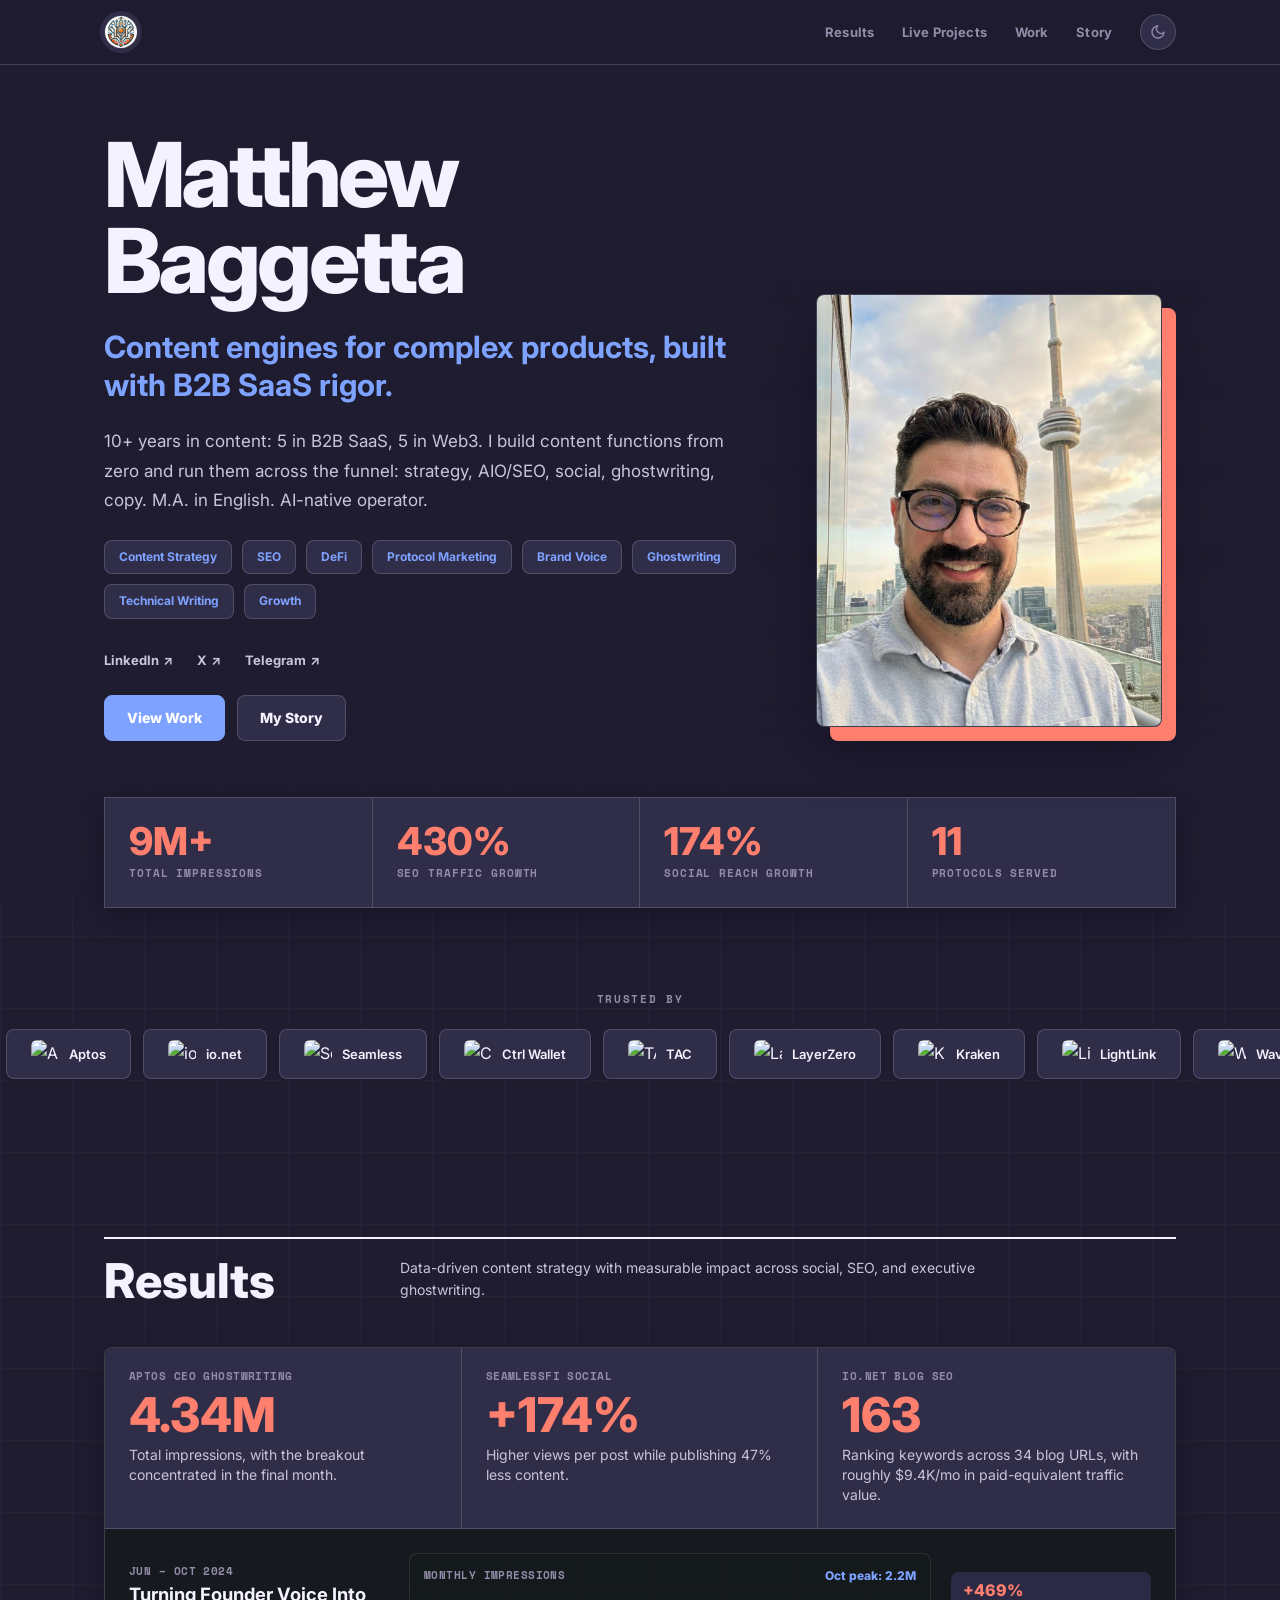
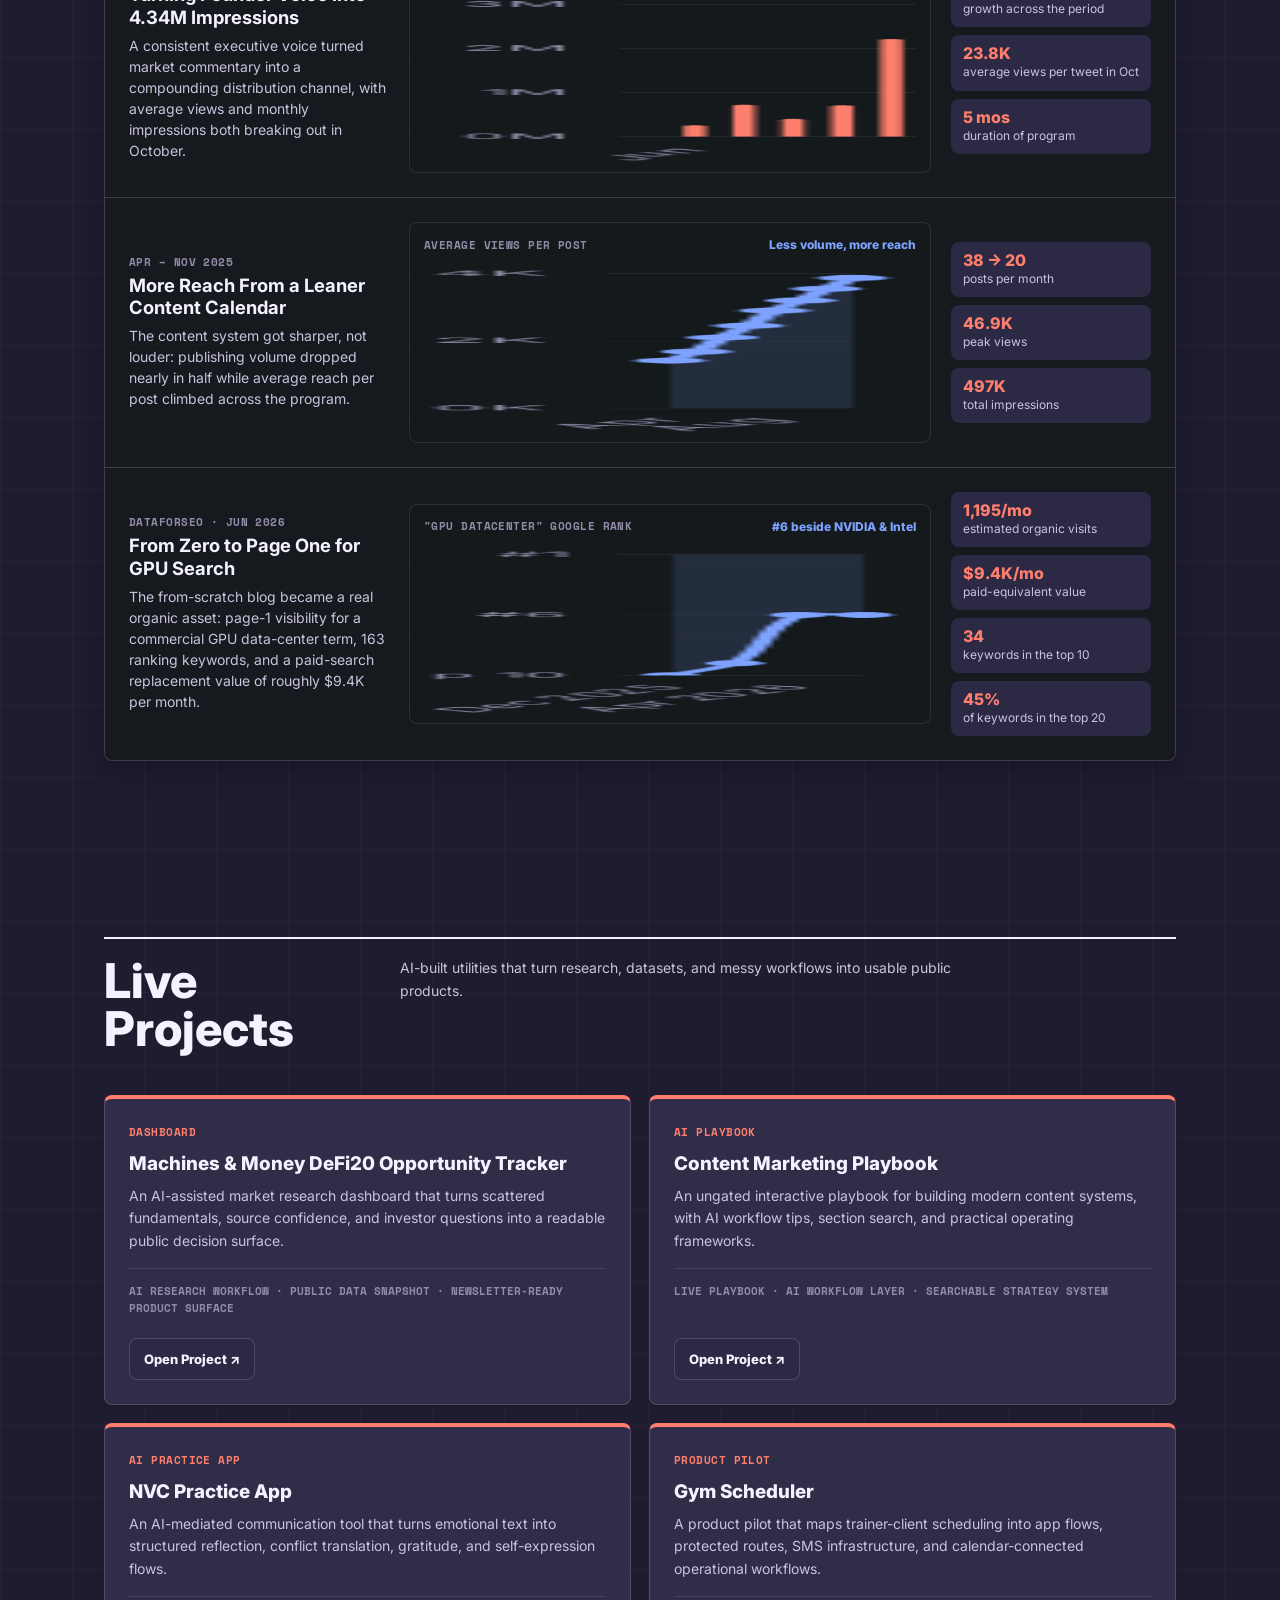
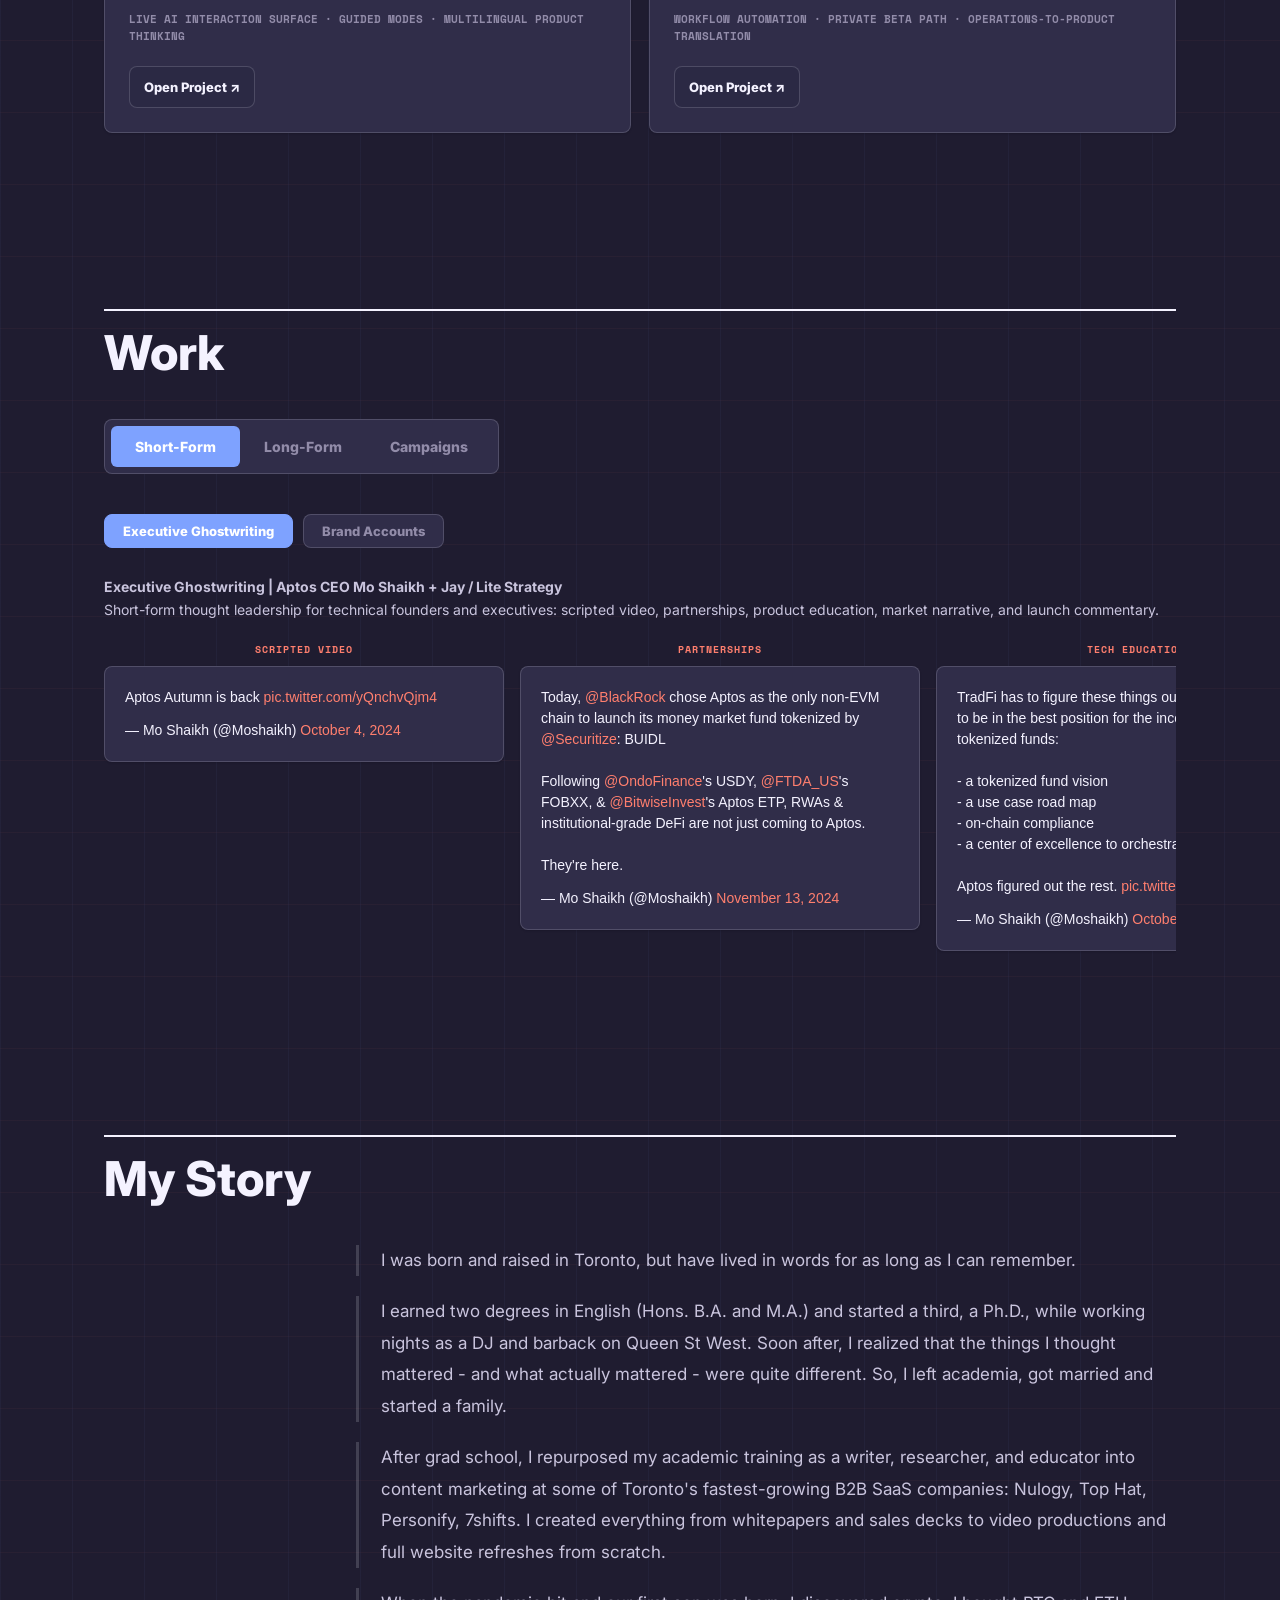
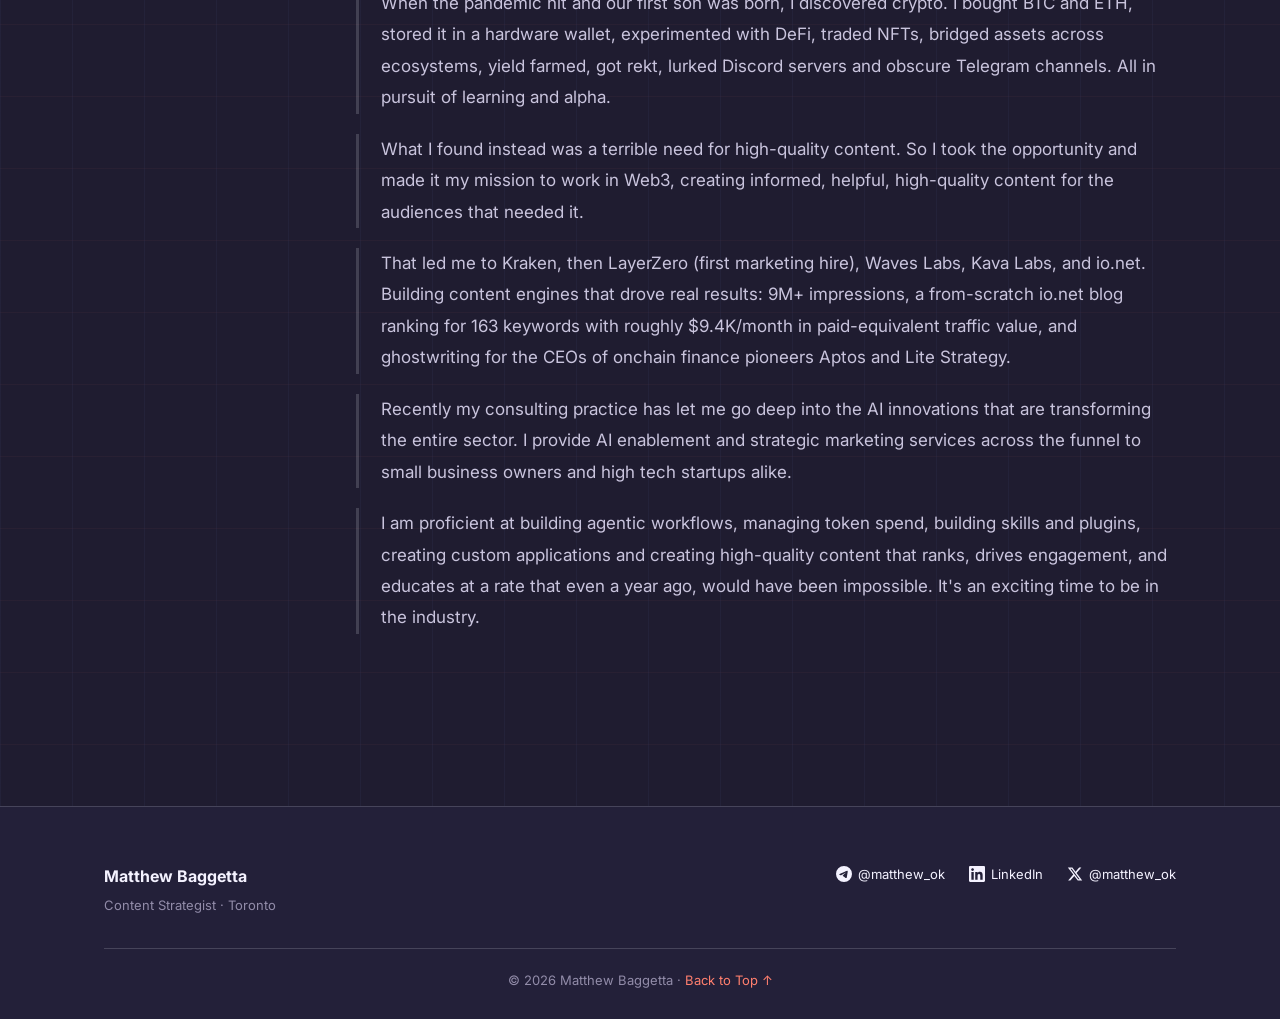
==== index.html @ ccea7e7d "Update site color palette" ====
<!DOCTYPE html>
<html lang="en" data-theme="dark">
<head>
    <meta charset="UTF-8">
    <meta name="viewport" content="width=device-width, initial-scale=1.0">
    <title>Matthew Baggetta | Content Strategist &middot; Web3 &amp; B2B SaaS</title>
    <meta name="description" content="10+ years in content: 5 in B2B SaaS, 5 in Web3. I build content functions from zero and run them across the funnel: strategy, AIO/SEO, social, ghostwriting, copy. M.A. in English. AI-native operator.">
    <link rel="icon" type="image/png" sizes="32x32" href="icons/favicon-32x32.png?v=20260521">
    <link rel="shortcut icon" type="image/png" href="icons/favicon-32x32.png?v=20260521">
    <link rel="apple-touch-icon" sizes="180x180" href="icons/apple-touch-icon.png?v=20260521">
    <link rel="preconnect" href="https://fonts.googleapis.com">
    <link rel="preconnect" href="https://fonts.gstatic.com" crossorigin>
    <link href="https://fonts.googleapis.com/css2?family=Inter:wght@400;500;600;700;800&family=Space+Mono:wght@400;700&family=JetBrains+Mono:wght@400;700&display=swap" rel="stylesheet">
    <script src="assets/vendor/chart.umd.min.js"></script>
    <script>
        window.va = window.va || function () { (window.vaq = window.vaq || []).push(arguments); };
    </script>
    <script defer src="/_vercel/insights/script.js"></script>
    <style>
        * { margin: 0; padding: 0; box-sizing: border-box; }
        html { scroll-behavior: smooth; }

        body {
            font-family: 'Inter', -apple-system, BlinkMacSystemFont, 'Avenir Next', sans-serif;
            background-color: var(--bg-primary);
            color: var(--text-primary);
            line-height: 1.7;
            transition: background-color 0.3s ease, color 0.3s ease;
            -webkit-font-smoothing: antialiased;
            -moz-osx-font-smoothing: grayscale;
        }

        h1, h2, h3, h4 {
            font-family: 'Inter', -apple-system, BlinkMacSystemFont, 'Avenir Next', sans-serif;
            font-weight: 800;
            line-height: 1.2;
        }

        a { color: var(--text-primary); text-decoration: none; transition: var(--transition); }
        a:hover { color: var(--accent); }

        .container { max-width: 960px; margin: 0 auto; padding: 0 24px; }

        /* ---- Top Bar ---- */
        .top-bar {
            position: fixed; top: 0; left: 0; right: 0; z-index: 1000;
            border-bottom: 1px solid var(--border);
            backdrop-filter: blur(12px);
            -webkit-backdrop-filter: blur(12px);
            background: rgba(247, 248, 255, 0.88);
            transition: background 0.3s ease;
        }
        [data-theme="dark"] .top-bar {
            background: rgba(31, 28, 48, 0.88);
        }
        .top-bar-inner {
            max-width: 960px; margin: 0 auto; padding: 0 24px;
            display: flex; align-items: center; justify-content: space-between;
            height: 56px;
        }
        .top-bar .site-name {
            font-family: 'Inter', -apple-system, BlinkMacSystemFont, 'Avenir Next', sans-serif;
            font-weight: 700; font-size: 15px;
            color: var(--text-primary);
            letter-spacing: -0.02em;
            display: flex;
            align-items: center;
        }
        .top-bar .site-logo {
            width: 28px;
            height: 28px;
            display: block;
            border-radius: 50%;
            object-fit: cover;
        }
        .nav-links {
            display: flex; align-items: center; gap: 28px;
        }
        .nav-links a {
            font-size: 13px; font-weight: 500;
            color: var(--text-muted);
            position: relative; letter-spacing: 0.01em;
        }
        .nav-links a::after {
            content: ''; position: absolute; bottom: -4px; left: 0;
            width: 0; height: 1.5px; background-color: var(--accent);
            transition: var(--transition);
        }
        .nav-links a:hover { color: var(--text-primary); }
        .nav-links a:hover::after { width: 100%; }

        /* Theme Toggle */
        .theme-toggle {
            background: none; border: 1px solid var(--border); cursor: pointer;
            width: 36px; height: 36px; border-radius: 50%;
            display: flex; align-items: center; justify-content: center;
            color: var(--text-muted); transition: var(--transition);
        }
        .theme-toggle:hover { border-color: var(--accent); color: var(--accent); }
        .theme-toggle svg { width: 16px; height: 16px; }

        /* Mobile Menu */
        .hamburger {
            display: none; background: none; border: none; cursor: pointer;
            padding: 4px; color: var(--text-primary);
        }
        .hamburger svg { width: 24px; height: 24px; }
        .mobile-menu {
            display: none; position: fixed; top: 56px; left: 0; right: 0; bottom: 0;
            background: var(--bg-primary); z-index: 999;
            padding: 32px 24px; flex-direction: column; gap: 24px;
        }
        .mobile-menu.open { display: flex; }
        .mobile-menu a {
            font-size: 18px; font-weight: 500; color: var(--text-secondary);
            padding: 12px 0; border-bottom: 1px solid var(--border);
        }

        @media (max-width: 768px) {
            .nav-links { display: none; }
            .hamburger { display: block; }
        }

        /* ---- Header / Hero ---- */
        header {
            padding: 120px 0 40px;
        }
        .hero-grid {
            display: grid;
            grid-template-columns: 1fr 280px;
            gap: 48px;
            align-items: center;
            margin-bottom: 40px;
        }
        .hero-photo {
            display: flex;
            justify-content: flex-end;
        }
        .headshot {
            width: 100%;
            max-width: 280px;
            aspect-ratio: 4 / 5;
            border-radius: var(--radius-lg);
            object-fit: cover;
            object-position: center top;
            border: 3px solid var(--border);
            box-shadow: var(--shadow-lg);
        }
        header h1 {
            font-size: clamp(2.4rem, 6vw, 3.8rem);
            letter-spacing: -0.04em;
            margin-bottom: 16px;
            color: var(--text-primary);
        }
        header .subtitle {
            font-size: clamp(1.05rem, 2vw, 1.25rem);
            color: var(--text-secondary);
            margin-bottom: 20px;
            font-weight: 400;
            max-width: 520px;
        }
        header .bio {
            font-size: 15px;
            color: var(--text-secondary);
            margin-bottom: 24px;
            max-width: 520px;
            line-height: 1.7;
        }

        .about-tags { display: flex; flex-wrap: wrap; gap: 8px; margin-bottom: 28px; }
        .tag {
            font-size: 12px; padding: 6px 14px;
            background: var(--bg-secondary); border-radius: 20px;
            color: var(--text-secondary); font-weight: 500;
            border: 1px solid var(--border);
        }

        .social-links { display: flex; gap: 24px; flex-wrap: wrap; margin-bottom: 24px; }
        .social-links a {
            font-size: 13px; font-weight: 500;
            color: var(--text-muted);
            display: flex; align-items: center; gap: 4px;
        }
        .social-links a:hover { color: var(--accent); }
        .social-links a .arrow { transition: transform 0.2s ease; }
        .social-links a:hover .arrow { transform: translate(2px, -2px); }

        .cta-links { display: flex; gap: 12px; flex-wrap: wrap; }
        .cta-links a {
            font-size: 14px; padding: 10px 22px;
            border-radius: var(--radius-sm);
            font-weight: 500; transition: var(--transition);
        }
        .cta-links a.primary {
            background: var(--accent); color: #fff; border: 1px solid var(--accent);
        }
        .cta-links a.primary:hover {
            background: var(--accent-hover); border-color: var(--accent-hover);
            box-shadow: 0 4px 12px var(--accent-glow);
        }
        .cta-links a.secondary {
            background: transparent; color: var(--text-primary);
            border: 1px solid var(--border);
        }
        .cta-links a.secondary:hover {
            border-color: var(--accent); color: var(--accent);
        }

        /* Stats Bar */
        .stats-bar {
            display: flex; gap: 40px; flex-wrap: wrap;
            padding: 28px 0; border-top: 1px solid var(--border); border-bottom: 1px solid var(--border);
        }
        .stat-block .number {
            font-family: 'Inter', -apple-system, BlinkMacSystemFont, 'Avenir Next', sans-serif;
            font-size: 2.4rem; font-weight: 800;
            color: var(--accent); line-height: 1;
        }
        .stat-block .label {
            font-size: 11px; color: var(--text-muted); margin-top: 4px;
            text-transform: uppercase; letter-spacing: 0.08em; font-weight: 500;
        }

        /* ---- Sections ---- */
        section {
            padding: 72px 0;
            transition: opacity 0.6s ease, transform 0.6s ease;
        }
        section.visible { opacity: 1; transform: translateY(0); }

        .section-header {
            margin-bottom: 40px;
        }
        .section-header h2 {
            font-size: clamp(1.4rem, 3vw, 1.8rem);
            margin-bottom: 8px;
        }
        .section-header .section-desc {
            font-size: 14px; color: var(--text-muted);
            max-width: 600px; line-height: 1.6;
        }

        /* ---- Marquee ---- */
        .marquee-section { padding: 20px 0 48px; overflow: hidden; }
        .marquee-label {
            font-size: 11px; text-transform: uppercase; letter-spacing: 0.15em;
            color: var(--text-muted); text-align: center; margin-bottom: 20px;
            font-weight: 600;
        }
        .marquee-track {
            display: flex; width: max-content;
            animation: marquee 50s linear infinite;
        }
        .marquee-track:hover { animation-play-state: paused; }
        @keyframes marquee {
            0% { transform: translateX(0); }
            100% { transform: translateX(-50%); }
        }
        .marquee-item {
            display: flex; align-items: center; gap: 10px;
            padding: 10px 24px; margin: 0 6px;
            background: var(--bg-card); border-radius: 40px;
            border: 1px solid var(--border); white-space: nowrap;
            transition: var(--transition);
        }
        .marquee-item:hover { border-color: var(--accent); box-shadow: 0 2px 12px var(--accent-glow); }
        .marquee-item img {
            height: 28px; width: 28px; object-fit: contain; border-radius: 6px;
        }
        .marquee-item span {
            font-size: 13px; font-weight: 600; color: var(--text-primary);
        }

        /* ---- Results Dashboard ---- */
        .results-shell {
            border: 1px solid var(--border);
            background: color-mix(in srgb, var(--bg-card) 82%, transparent);
            box-shadow: var(--shadow-md);
            border-radius: var(--radius-lg);
            overflow: hidden;
        }
        [data-theme="dark"] .results-shell {
            background: rgba(21, 26, 29, 0.82);
        }
        .results-snapshot {
            display: grid;
            grid-template-columns: repeat(3, 1fr);
            border-bottom: 1px solid var(--border);
            background: var(--bg-card);
        }
        .snapshot-metric {
            padding: 22px 24px;
            border-right: 1px solid var(--border);
        }
        .snapshot-metric:last-child { border-right: 0; }
        .snapshot-metric .number,
        .receipt strong {
            font-family: 'Inter', -apple-system, BlinkMacSystemFont, 'Avenir Next', sans-serif;
            color: var(--warm-accent);
            line-height: 1;
            font-weight: 800;
        }
        .snapshot-metric .number {
            font-size: clamp(2rem, 4vw, 3rem);
            margin: 8px 0 6px;
        }
        .snapshot-metric p {
            margin: 0;
            color: var(--text-secondary);
            line-height: 1.45;
            font-size: 14px;
        }
        .result-row {
            display: grid;
            grid-template-columns: 260px minmax(340px, 1fr) 200px;
            gap: 20px;
            align-items: center;
            padding: 24px;
            border-bottom: 1px solid var(--border);
        }
        .result-row:last-child { border-bottom: 0; }
        .result-title {
            font-family: 'Inter', -apple-system, BlinkMacSystemFont, 'Avenir Next', sans-serif;
            font-size: 1.15rem;
            font-weight: 700;
            color: var(--text-primary);
            margin: 5px 0 7px;
        }
        .result-insight {
            margin: 0;
            color: var(--text-secondary);
            line-height: 1.5;
            font-size: 14px;
        }
        .result-eyebrow,
        .chart-label,
        .mini-stat .label {
            font-family: 'Space Mono', monospace;
            font-size: 11px;
            line-height: 1.2;
            color: var(--text-muted);
            text-transform: uppercase;
            font-weight: 800;
            letter-spacing: 0.04em;
        }
        .chart-panel {
            background: color-mix(in srgb, var(--bg-card) 70%, transparent);
            border: 1px solid var(--border-subtle);
            border-radius: var(--radius-md);
            padding: 12px 14px 8px;
            min-width: 0;
        }
        [data-theme="dark"] .chart-panel {
            background: rgba(21, 26, 29, 0.7);
        }
        .chart-head {
            display: flex;
            justify-content: space-between;
            gap: 16px;
            align-items: center;
            margin-bottom: 8px;
        }
        .chart-note {
            font-size: 12px;
            color: var(--accent);
            font-weight: 800;
            text-align: right;
        }
        .result-row canvas {
            width: 100% !important;
            height: 170px !important;
        }
        .receipts {
            display: grid;
            grid-template-columns: 1fr;
            gap: 8px;
        }
        .receipt {
            background: var(--bg-secondary);
            border-radius: var(--radius-sm);
            padding: 10px 12px;
        }
        .receipt strong {
            display: block;
            font-size: 16px;
        }
        .receipt span {
            display: block;
            color: var(--text-secondary);
            font-size: 12px;
            margin-top: 3px;
            line-height: 1.35;
        }

        /* ---- Work Cards ---- */
        .work-grid {
            display: grid; grid-template-columns: repeat(auto-fit, minmax(280px, 1fr));
            gap: 16px; margin-top: 20px;
        }
        .work-card {
            background: var(--bg-card); padding: 24px; border-radius: var(--radius-md);
            transition: var(--transition); border: 1px solid var(--border);
            display: block; box-shadow: var(--shadow-sm);
        }
        a.work-card { text-decoration: none; color: inherit; cursor: pointer; }
        .work-card:hover {
            transform: translateY(-3px);
            box-shadow: var(--shadow-lg);
            border-color: var(--accent);
        }
        .work-card .badge {
            display: inline-block; font-size: 11px; font-weight: 600;
            text-transform: uppercase; color: var(--accent);
            margin-bottom: 8px; letter-spacing: 0.04em;
        }
        .work-card h3 { font-size: 0.95rem; margin-bottom: 8px; }
        .work-card p { font-size: 13px; color: var(--text-secondary); line-height: 1.6; }

        /* ---- Live Projects ---- */
        .projects-grid {
            display: grid;
            grid-template-columns: repeat(2, minmax(0, 1fr));
            gap: 18px;
        }
        .project-card {
            background: var(--bg-card);
            border: 1px solid var(--border);
            border-top: 4px solid var(--warm-accent);
            border-radius: var(--radius-md);
            padding: 24px;
            box-shadow: var(--shadow-sm);
            display: flex;
            flex-direction: column;
            min-height: 260px;
            transition: var(--transition);
        }
        .project-card:hover {
            transform: translateY(-2px);
            border-color: var(--accent);
            box-shadow: 8px 8px 0 var(--warm-soft), var(--shadow-md);
        }
        .project-card .badge {
            font-family: 'Space Mono', monospace;
            font-size: 11px;
            font-weight: 700;
            text-transform: uppercase;
            letter-spacing: 0.04em;
            color: var(--warm-accent);
            margin-bottom: 10px;
        }
        .project-card h3 {
            font-size: 1.18rem;
            line-height: 1.22;
            margin-bottom: 10px;
        }
        .project-card p {
            font-size: 14px;
            color: var(--text-secondary);
            line-height: 1.6;
        }
        .project-proof {
            margin-top: 16px;
            padding-top: 14px;
            border-top: 1px solid var(--border-subtle);
            font-family: 'Space Mono', monospace;
            font-size: 11px;
            color: var(--text-muted);
            text-transform: uppercase;
            font-weight: 700;
            line-height: 1.5;
        }
        .project-actions {
            display: flex;
            gap: 10px;
            flex-wrap: wrap;
            margin-top: auto;
            padding-top: 22px;
        }
        .project-link {
            display: inline-flex;
            align-items: center;
            min-height: 40px;
            padding: 9px 14px;
            border-radius: var(--radius-sm);
            border: 1px solid var(--border);
            background: var(--bg-secondary);
            color: var(--text-primary);
            font-size: 13px;
            font-weight: 800;
        }
        .project-link:hover {
            border-color: var(--accent);
            color: var(--accent);
            background: var(--accent-soft);
        }

        /* ---- Tweets ---- */
        .tweets-grid {
            display: grid; grid-template-columns: repeat(auto-fit, minmax(300px, 1fr));
            gap: 16px; margin-top: 20px;
        }
        .tweets-slider {
            display: flex; align-items: flex-start; gap: 16px; overflow-x: auto; scroll-snap-type: x mandatory;
            -webkit-overflow-scrolling: touch; padding-bottom: 8px; margin-top: 16px;
        }
        .tweets-slider::-webkit-scrollbar { height: 4px; }
        .tweets-slider::-webkit-scrollbar-thumb { background: var(--border); border-radius: 2px; }
        .tweets-slider .tweet-wrapper { flex: 0 0 min(85vw, 400px); scroll-snap-align: start; }
        .tweet-wrapper { display: flex; flex-direction: column; align-items: center; }
        .tweet-cat {
            font-family: 'Space Mono', monospace; font-size: 10px;
            text-transform: uppercase; letter-spacing: 1px;
            color: var(--accent); margin-bottom: 8px; font-weight: 600;
        }
        blockquote.twitter-tweet {
            border: 1px solid var(--border); border-radius: var(--radius-lg);
            padding: 20px; max-width: 550px; width: 100%; margin: 0;
            box-sizing: border-box;
            font-family: -apple-system, BlinkMacSystemFont, "Segoe UI", Roboto, sans-serif;
            font-size: 14px; line-height: 1.5; color: var(--text-primary);
            background: var(--bg-card);
        }
        blockquote.twitter-tweet p { margin: 0 0 12px; }
        blockquote.twitter-tweet a { color: var(--accent); text-decoration: none; }
        blockquote.twitter-tweet a:hover { text-decoration: underline; }

        /* ---- Tab Bar ---- */
        .tab-bar {
            display: flex; gap: 0; margin-bottom: 40px;
            border-bottom: 1px solid var(--border);
        }
        .tab-btn {
            background: none; border: none; cursor: pointer;
            padding: 12px 24px; font-family: 'Inter', sans-serif;
            font-size: 14px; color: var(--text-muted); font-weight: 500;
            border-bottom: 2px solid transparent; margin-bottom: -1px;
            transition: var(--transition);
        }
        .tab-btn:hover { color: var(--text-primary); }
        .tab-btn.active { color: var(--accent); border-bottom-color: var(--accent); }

        /* ---- Client Panels ---- */
        .work-sub { margin-top: 48px; }
        .work-sub h3 { font-size: 1.05rem; margin-bottom: 8px; color: var(--text-primary); }
        .work-sub .sub-desc {
            font-size: 14px; color: var(--text-muted); margin-bottom: 20px; line-height: 1.6;
        }

        .client-selector { display: flex; gap: 8px; flex-wrap: wrap; margin-bottom: 28px; }
        .client-pill {
            background: none; border: 1px solid var(--border); cursor: pointer;
            padding: 8px 18px; font-family: 'Inter', sans-serif;
            font-size: 13px; color: var(--text-muted); border-radius: 24px;
            transition: var(--transition); white-space: nowrap; font-weight: 500;
        }
        .client-pill:hover { border-color: var(--accent); color: var(--accent); }
        .client-pill.active {
            border-color: var(--accent); color: var(--accent);
            background: var(--accent-soft);
        }
        .client-panel { display: none; }
        .client-panel.active { display: block; }
        .hidden { display: none; }

        /* ---- Story ---- */
        .story-content { max-width: 640px; }
        .story-content p {
            font-size: 15px; color: var(--text-secondary);
            margin-bottom: 20px; line-height: 1.75;
        }

        /* ---- Footer ---- */
        footer {
            padding: 48px 0 24px;
            border-top: 1px solid var(--border);
            margin-top: 48px;
        }
        .footer-grid {
            display: flex;
            justify-content: space-between;
            align-items: flex-start;
            gap: 40px;
            margin-bottom: 32px;
            flex-wrap: wrap;
        }
        .footer-name {
            font-family: 'Inter', -apple-system, BlinkMacSystemFont, 'Avenir Next', sans-serif;
            font-weight: 700;
            font-size: 16px;
            margin-bottom: 4px;
        }
        .footer-tagline {
            font-size: 13px;
            color: var(--text-muted);
        }
        .footer-links {
            display: flex;
            gap: 24px;
            flex-wrap: wrap;
        }
        .footer-link {
            display: flex;
            align-items: center;
            gap: 6px;
            font-size: 13px;
            color: var(--text-secondary);
            transition: var(--transition);
        }
        .footer-link:hover { color: var(--accent); }
        .footer-link svg { width: 16px; height: 16px; flex-shrink: 0; }
        .footer-bottom {
            padding-top: 20px;
            border-top: 1px solid var(--border);
        }
        .footer-bottom p {
            font-size: 13px;
            color: var(--text-muted);
            text-align: center;
        }
        .footer-bottom a { color: var(--accent); }

        /* ---- Responsive ---- */
        @media (max-width: 768px) {
            header { padding: 80px 0 32px; }
            .hero-grid {
                grid-template-columns: 1fr;
                gap: 32px;
                text-align: center;
            }
            .hero-photo {
                order: -1;
                justify-content: center;
            }
            .headshot {
                max-width: 200px;
            }
            .about-tags { justify-content: center; }
            .social-links { justify-content: center; }
            .cta-links { justify-content: center; }
            section { padding: 48px 0; }
            .stats-bar { gap: 24px; }
            .stat-block .number { font-size: 1.8rem; }
            .results-snapshot { grid-template-columns: 1fr; }
            .snapshot-metric {
                border-right: 0;
                border-bottom: 1px solid var(--border);
            }
            .snapshot-metric:last-child { border-bottom: 0; }
            .result-row {
                grid-template-columns: 1fr;
                gap: 16px;
            }
            .receipts {
                grid-template-columns: repeat(3, 1fr);
            }
            .projects-grid {
                grid-template-columns: 1fr;
            }
            .tab-btn { padding: 10px 16px; font-size: 13px; }
            .footer-grid { flex-direction: column; gap: 24px; }
        }

        @media (max-width: 480px) {
            .stats-bar { gap: 20px; }
            .stat-block .number { font-size: 1.5rem; }
            .container { padding: 0 16px; }
        }

        /* ---- 2026 visual refresh: cobalt editorial ---- */
        :root {
            --bg-primary: #F7F8FF;
            --bg-secondary: #ECEBFA;
            --bg-card: #FFFFFF;
            --text-primary: #17152E;
            --text-secondary: #4C4968;
            --text-muted: #77738F;
            --accent: #3157D5;
            --accent-hover: #1E3FAE;
            --accent-soft: rgba(49, 87, 213, 0.11);
            --accent-glow: rgba(49, 87, 213, 0.18);
            --warm-accent: #E45169;
            --warm-soft: rgba(228, 81, 105, 0.13);
            --border: #DADCF0;
            --border-subtle: #E8E9F6;
            --grid-line-a: rgba(49, 87, 213, 0.045);
            --grid-line-b: rgba(228, 81, 105, 0.038);
            --shadow-sm: 0 1px 2px rgba(23, 21, 46, 0.05);
            --shadow-md: 0 10px 24px rgba(23, 21, 46, 0.08);
            --shadow-lg: 0 24px 56px rgba(23, 21, 46, 0.13);
            --transition: all 0.25s cubic-bezier(0.4, 0, 0.2, 1);
            --radius-sm: 8px;
            --radius-md: 8px;
            --radius-lg: 8px;
        }

        [data-theme="dark"] {
            --bg-primary: #1F1C30;
            --bg-secondary: #2B2944;
            --bg-card: #302D49;
            --text-primary: #F4F2FF;
            --text-secondary: #C9C4DD;
            --text-muted: #928CA9;
            --accent: #7EA2FF;
            --accent-hover: #A9BFFF;
            --accent-soft: rgba(126, 162, 255, 0.15);
            --accent-glow: rgba(126, 162, 255, 0.24);
            --warm-accent: #FF7F6E;
            --warm-soft: rgba(255, 127, 110, 0.14);
            --border: rgba(244, 242, 255, 0.17);
            --border-subtle: rgba(244, 242, 255, 0.1);
            --grid-line-a: rgba(126, 162, 255, 0.045);
            --grid-line-b: rgba(255, 127, 110, 0.04);
            --shadow-sm: 0 1px 2px rgba(11, 9, 24, 0.24);
            --shadow-md: 0 10px 24px rgba(11, 9, 24, 0.34);
            --shadow-lg: 0 24px 56px rgba(11, 9, 24, 0.44);
        }

        body {
            background:
                linear-gradient(90deg, var(--grid-line-a) 1px, transparent 1px),
                linear-gradient(180deg, var(--grid-line-b) 1px, transparent 1px),
                var(--bg-primary);
            background-size: 72px 72px, 72px 72px, auto;
        }

        body::before {
            content: "";
            position: fixed;
            inset: 0;
            pointer-events: none;
            background: linear-gradient(180deg, rgba(247, 248, 255, 0.88), rgba(247, 248, 255, 0.72) 48%, rgba(247, 248, 255, 0.94));
            z-index: -1;
        }

        [data-theme="dark"] body::before {
            background: linear-gradient(180deg, rgba(31, 28, 48, 0.92), rgba(31, 28, 48, 0.74) 48%, rgba(31, 28, 48, 0.95));
        }

        h1, h2, h3, h4 {
            font-family: 'Inter', -apple-system, BlinkMacSystemFont, 'Avenir Next', sans-serif;
        }

        .container,
        .top-bar-inner {
            max-width: 1120px;
        }

        .top-bar {
            background: color-mix(in srgb, var(--bg-primary) 88%, transparent);
            border-bottom-color: var(--border);
        }

        [data-theme="dark"] .top-bar {
            background: rgba(31, 28, 48, 0.88);
        }

        .top-bar-inner {
            height: 64px;
        }

        .top-bar .site-logo {
            width: 34px;
            height: 34px;
            border: 1px solid var(--border);
            box-shadow: 0 0 0 4px var(--bg-card);
        }

        .nav-links a,
        .theme-toggle,
        .mobile-menu a {
            font-weight: 700;
        }

        .nav-links a::after {
            height: 2px;
            background: var(--warm-accent);
        }

        .theme-toggle {
            background: var(--bg-card);
            box-shadow: var(--shadow-sm);
        }

        header {
            padding: 132px 0 48px;
        }

        .hero-grid {
            grid-template-columns: minmax(0, 1fr) 360px;
            gap: 72px;
            align-items: end;
            margin-bottom: 56px;
            position: relative;
        }

        .hero-badge {
            display: inline-flex;
            width: fit-content;
            margin-bottom: 18px;
            padding: 7px 10px;
            border: 1px solid var(--border);
            border-left: 4px solid var(--warm-accent);
            border-radius: 8px;
            background: var(--bg-card);
            color: var(--text-secondary);
            font-family: 'Space Mono', monospace;
            font-size: 11px;
            font-weight: 700;
            text-transform: uppercase;
        }

        header h1 {
            max-width: 720px;
            font-size: clamp(3rem, 7vw, 6.4rem);
            line-height: 0.96;
            margin-bottom: 24px;
            color: var(--text-primary);
        }

        header .subtitle {
            max-width: 680px;
            font-family: 'Inter', -apple-system, BlinkMacSystemFont, 'Avenir Next', sans-serif;
            font-size: clamp(1.3rem, 2.4vw, 2rem);
            line-height: 1.25;
            color: var(--accent);
            font-weight: 700;
            margin-bottom: 22px;
        }

        header .bio {
            max-width: 720px;
            font-size: 17px;
            line-height: 1.75;
            color: var(--text-secondary);
        }

        .headshot {
            max-width: 360px;
            border-radius: 8px;
            border: 1px solid var(--border);
            box-shadow: 14px 14px 0 var(--warm-accent), var(--shadow-lg);
        }

        .hero-photo {
            padding: 0 14px 14px 0;
        }

        .tag,
        .marquee-item,
        .mini-stat,
        .work-card,
        blockquote.twitter-tweet,
        .client-pill {
            border-radius: 8px;
        }

        .about-tags {
            gap: 10px;
            margin-bottom: 30px;
        }

        .tag {
            background: var(--bg-card);
            color: var(--accent);
            border-color: var(--border);
            font-weight: 700;
        }

        .social-links a {
            color: var(--text-secondary);
            font-weight: 700;
        }

        .cta-links a {
            min-height: 46px;
            display: inline-flex;
            align-items: center;
            border-radius: 8px;
            font-weight: 800;
        }

        .cta-links a.primary {
            background: var(--accent);
            border-color: var(--accent);
        }

        .cta-links a.primary:hover {
            background: var(--accent-hover);
            border-color: var(--accent-hover);
            box-shadow: 6px 6px 0 var(--warm-accent);
        }

        .cta-links a.secondary {
            background: var(--bg-card);
        }

        .stats-bar {
            display: grid;
            grid-template-columns: repeat(4, minmax(0, 1fr));
            gap: 0;
            padding: 0;
            border: 1px solid var(--border);
            background: var(--bg-card);
            box-shadow: var(--shadow-md);
        }

        .stat-block {
            padding: 24px;
            border-right: 1px solid var(--border);
        }

        .stat-block:last-child {
            border-right: 0;
        }

        .stat-block .number,
        .mini-stat .value {
            color: var(--warm-accent);
        }

        .stat-block .label,
        .mini-stat .label,
        .marquee-label,
        .tweet-cat,
        .work-card .badge {
            font-family: 'Space Mono', monospace;
            font-weight: 700;
        }

        .marquee-section {
            padding: 34px 0 70px;
        }

        .marquee-item {
            box-shadow: var(--shadow-sm);
            background: var(--bg-card);
        }

        section {
            padding: 88px 0;
            opacity: 1;
            transform: none;
        }

        .section-header {
            display: grid;
            grid-template-columns: 260px minmax(0, 1fr);
            gap: 36px;
            align-items: start;
            margin-bottom: 34px;
            border-top: 2px solid var(--text-primary);
            padding-top: 18px;
        }

        .section-header h2 {
            font-size: clamp(2rem, 4vw, 3rem);
            line-height: 1;
        }

        .section-header .section-desc,
        .work-sub .sub-desc,
        .story-content p,
        .work-card p {
            color: var(--text-secondary);
        }

        .work-card:hover {
            transform: translateY(-2px);
            border-color: var(--accent);
            box-shadow: 8px 8px 0 var(--warm-soft), var(--shadow-md);
        }

        .mini-stat {
            background: var(--bg-secondary);
        }

        .tab-bar {
            border: 1px solid var(--border);
            background: var(--bg-card);
            padding: 6px;
            width: fit-content;
            border-radius: 8px;
        }

        .tab-btn {
            border-radius: 6px;
            border-bottom: 0;
            margin-bottom: 0;
            font-weight: 800;
        }

        .tab-btn.active {
            background: var(--accent);
            color: #FFFFFF;
            border-bottom-color: transparent;
        }

        .client-selector {
            gap: 10px;
        }

        .client-pill {
            background: var(--bg-card);
            font-weight: 800;
        }

        .client-pill.active {
            background: var(--accent);
            color: #FFFFFF;
            border-color: var(--accent);
        }

        .work-grid,
        .tweets-grid {
            gap: 18px;
        }

        .work-card {
            border-top: 4px solid var(--accent);
            box-shadow: var(--shadow-sm);
        }

        .work-card .badge,
        .tweet-cat,
        .footer-bottom a,
        blockquote.twitter-tweet a {
            color: var(--warm-accent);
        }

        .work-card h3 {
            font-size: 1.05rem;
            line-height: 1.25;
        }

        blockquote.twitter-tweet {
            box-shadow: var(--shadow-sm);
        }

        .story-content {
            max-width: 820px;
            margin-left: auto;
        }

        .story-content p {
            font-size: 17px;
            line-height: 1.85;
            padding-left: 22px;
            border-left: 3px solid var(--border);
        }

        footer {
            background: #232039;
            color: var(--text-primary);
            border-top: 1px solid var(--border);
            margin-top: 64px;
            padding: 56px 0 28px;
        }

        footer .footer-name,
        footer .footer-link {
            color: var(--text-primary);
        }

        footer .footer-tagline,
        footer .footer-bottom p {
            color: var(--text-muted);
        }

        footer .footer-bottom {
            border-top-color: var(--border);
        }

        @media (max-width: 900px) {
            .hero-grid {
                grid-template-columns: 1fr;
                gap: 38px;
            }

            .hero-photo {
                order: -1;
                justify-content: flex-start;
            }

            .headshot {
                max-width: 260px;
            }

            .stats-bar {
                grid-template-columns: repeat(2, minmax(0, 1fr));
            }

            .stat-block:nth-child(2) {
                border-right: 0;
            }

            .stat-block:nth-child(-n+2) {
                border-bottom: 1px solid var(--border);
            }

            .section-header {
                grid-template-columns: 1fr;
                gap: 12px;
            }
        }

        @media (max-width: 768px) {
            .top-bar-inner {
                height: 58px;
            }

            .mobile-menu {
                top: 58px;
            }

            header {
                padding: 92px 0 34px;
            }

            .hero-grid {
                text-align: left;
            }

            .about-tags,
            .social-links,
            .cta-links {
                justify-content: flex-start;
            }

            section {
                padding: 58px 0;
            }
        }

        @media (max-width: 560px) {
            header h1 {
                font-size: clamp(2.65rem, 15vw, 4.2rem);
            }

            header .bio,
            .story-content p {
                font-size: 15px;
            }

            .stats-bar,
            .receipts {
                grid-template-columns: 1fr;
            }

            .stat-block {
                border-right: 0;
                border-bottom: 1px solid var(--border);
            }

            .stat-block:last-child {
                border-bottom: 0;
            }

            .tab-bar {
                width: 100%;
            }

            .tab-btn {
                flex: 1;
            }
        }
    </style>
</head>
<body>

    <!-- Top Bar -->
    <div class="top-bar">
        <div class="top-bar-inner">
            <a href="#top" class="site-name" aria-label="Matthew Baggetta home">
                <img src="icons/favicon-32x32.png?v=20260521" alt="" class="site-logo">
            </a>
            <nav class="nav-links">
                <a href="#results">Results</a>
                <a href="#projects">Live Projects</a>
                <a href="#work">Work</a>
                <a href="#story">Story</a>
                <button class="theme-toggle" id="themeToggle" aria-label="Toggle dark mode">
                    <svg id="sunIcon" xmlns="http://www.w3.org/2000/svg" fill="none" viewBox="0 0 24 24" stroke="currentColor" stroke-width="2"><circle cx="12" cy="12" r="5"/><line x1="12" y1="1" x2="12" y2="3"/><line x1="12" y1="21" x2="12" y2="23"/><line x1="4.22" y1="4.22" x2="5.64" y2="5.64"/><line x1="18.36" y1="18.36" x2="19.78" y2="19.78"/><line x1="1" y1="12" x2="3" y2="12"/><line x1="21" y1="12" x2="23" y2="12"/><line x1="4.22" y1="19.78" x2="5.64" y2="18.36"/><line x1="18.36" y1="5.64" x2="19.78" y2="4.22"/></svg>
                    <svg id="moonIcon" xmlns="http://www.w3.org/2000/svg" fill="none" viewBox="0 0 24 24" stroke="currentColor" stroke-width="2" style="display:none"><path d="M21 12.79A9 9 0 1 1 11.21 3 7 7 0 0 0 21 12.79z"/></svg>
                </button>
            </nav>
            <button class="hamburger" id="hamburgerBtn" aria-label="Open menu">
                <svg xmlns="http://www.w3.org/2000/svg" fill="none" viewBox="0 0 24 24" stroke="currentColor" stroke-width="2"><line x1="3" y1="6" x2="21" y2="6"/><line x1="3" y1="12" x2="21" y2="12"/><line x1="3" y1="18" x2="21" y2="18"/></svg>
            </button>
        </div>
    </div>

    <!-- Mobile Menu -->
    <div class="mobile-menu" id="mobileMenu">
        <a href="#results" class="mobile-nav-link">Results</a>
        <a href="#projects" class="mobile-nav-link">Live Projects</a>
        <a href="#work" class="mobile-nav-link">Work</a>
        <a href="#story" class="mobile-nav-link">Story</a>
        <a href="#contact" class="mobile-nav-link">Contact</a>
    </div>

    <!-- HERO -->
    <header id="top">
        <div class="container">
            <div class="hero-grid">
                <div class="hero-text">
                    <h1>Matthew Baggetta</h1>
                    <p class="subtitle">Content engines for complex products, built with B2B SaaS rigor.</p>
                    <p class="bio">10+ years in content: 5 in B2B SaaS, 5 in Web3. I build content functions from zero and run them across the funnel: strategy, AIO/SEO, social, ghostwriting, copy. M.A. in English. AI-native operator.</p>
                    <div class="about-tags">
                        <span class="tag">Content Strategy</span>
                        <span class="tag">SEO</span>
                        <span class="tag">DeFi</span>
                        <span class="tag">Protocol Marketing</span>
                        <span class="tag">Brand Voice</span>
                        <span class="tag">Ghostwriting</span>
                        <span class="tag">Technical Writing</span>
                        <span class="tag">Growth</span>
                    </div>
                    <nav class="social-links">
                        <a href="https://linkedin.com/in/baggetta" target="_blank" rel="noopener">LinkedIn <span class="arrow">&nearr;</span></a>
                        <a href="https://x.com/matthew_ok" target="_blank" rel="noopener">X <span class="arrow">&nearr;</span></a>
                        <a href="https://t.me/matthew_ok" target="_blank" rel="noopener">Telegram <span class="arrow">&nearr;</span></a>
                    </nav>
                    <div class="cta-links">
                        <a href="#work" class="primary">View Work</a>
                        <a href="#story" class="secondary">My Story</a>
                    </div>
                </div>
                <div class="hero-photo">
                    <img src="headshot.jpg" alt="Matthew Baggetta" class="headshot">
                </div>
            </div>

            <div class="stats-bar">
                <div class="stat-block">
                    <div class="number"><span data-target="9" class="counter">0</span>M+</div>
                    <div class="label">Total Impressions</div>
                </div>
                <div class="stat-block">
                    <div class="number"><span data-target="430" class="counter">0</span>%</div>
                    <div class="label">SEO Traffic Growth</div>
                </div>
                <div class="stat-block">
                    <div class="number"><span data-target="174" class="counter">0</span>%</div>
                    <div class="label">Social Reach Growth</div>
                </div>
                <div class="stat-block">
                    <div class="number"><span data-target="11" class="counter">0</span></div>
                    <div class="label">Protocols Served</div>
                </div>
            </div>
        </div>
    </header>

    <!-- SCROLLING CLIENT LOGOS -->
    <div class="marquee-section">
        <div class="marquee-label">Trusted By</div>
        <div class="marquee-track">
            <div class="marquee-item"><img src="https://www.google.com/s2/favicons?domain=aptoslabs.com&sz=128" alt="Aptos"><span>Aptos</span></div>
            <div class="marquee-item"><img src="https://www.google.com/s2/favicons?domain=io.net&sz=128" alt="io.net"><span>io.net</span></div>
            <div class="marquee-item"><img src="https://www.google.com/s2/favicons?domain=seamlessprotocol.com&sz=128" alt="Seamless"><span>Seamless</span></div>
            <div class="marquee-item"><img src="https://www.google.com/s2/favicons?domain=ctrl.xyz&sz=128" alt="Ctrl"><span>Ctrl Wallet</span></div>
            <div class="marquee-item"><img src="https://www.google.com/s2/favicons?domain=tac.build&sz=128" alt="TAC"><span>TAC</span></div>
            <div class="marquee-item"><img src="https://www.google.com/s2/favicons?domain=layerzero.network&sz=128" alt="LayerZero"><span>LayerZero</span></div>
            <div class="marquee-item"><img src="https://www.google.com/s2/favicons?domain=kraken.com&sz=128" alt="Kraken"><span>Kraken</span></div>
            <div class="marquee-item"><img src="https://www.google.com/s2/favicons?domain=lightlink.io&sz=128" alt="LightLink"><span>LightLink</span></div>
            <div class="marquee-item"><img src="https://www.google.com/s2/favicons?domain=waves.tech&sz=128" alt="Waves"><span>Waves</span></div>
            <div class="marquee-item"><img src="https://www.google.com/s2/favicons?domain=kava.io&sz=128" alt="Kava"><span>Kava</span></div>
            <div class="marquee-item"><img src="https://www.google.com/s2/favicons?domain=moonbeam.network&sz=128" alt="Moonbeam"><span>Moonbeam</span></div>
            <div class="marquee-item"><img src="blockgeeks-logo.jpg" alt="Blockgeeks" style="border-radius:50%"><span>Blockgeeks</span></div>
            <div class="marquee-item"><img src="https://www.google.com/s2/favicons?domain=nulogy.com&sz=128" alt="Nulogy"><span>Nulogy</span></div>
            <div class="marquee-item"><img src="https://www.google.com/s2/favicons?domain=tophat.com&sz=128" alt="Top Hat"><span>Top Hat</span></div>
            <div class="marquee-item"><img src="https://www.google.com/s2/favicons?domain=personifycorp.com&sz=128" alt="Personify"><span>Personify</span></div>
            <div class="marquee-item"><img src="https://www.google.com/s2/favicons?domain=7shifts.com&sz=128" alt="7shifts"><span>7shifts</span></div>
            <!-- duplicate set for seamless loop -->
            <div class="marquee-item"><img src="https://www.google.com/s2/favicons?domain=aptoslabs.com&sz=128" alt="Aptos"><span>Aptos</span></div>
            <div class="marquee-item"><img src="https://www.google.com/s2/favicons?domain=io.net&sz=128" alt="io.net"><span>io.net</span></div>
            <div class="marquee-item"><img src="https://www.google.com/s2/favicons?domain=seamlessprotocol.com&sz=128" alt="Seamless"><span>Seamless</span></div>
            <div class="marquee-item"><img src="https://www.google.com/s2/favicons?domain=ctrl.xyz&sz=128" alt="Ctrl"><span>Ctrl Wallet</span></div>
            <div class="marquee-item"><img src="https://www.google.com/s2/favicons?domain=tac.build&sz=128" alt="TAC"><span>TAC</span></div>
            <div class="marquee-item"><img src="https://www.google.com/s2/favicons?domain=layerzero.network&sz=128" alt="LayerZero"><span>LayerZero</span></div>
            <div class="marquee-item"><img src="https://www.google.com/s2/favicons?domain=kraken.com&sz=128" alt="Kraken"><span>Kraken</span></div>
            <div class="marquee-item"><img src="https://www.google.com/s2/favicons?domain=lightlink.io&sz=128" alt="LightLink"><span>LightLink</span></div>
            <div class="marquee-item"><img src="https://www.google.com/s2/favicons?domain=waves.tech&sz=128" alt="Waves"><span>Waves</span></div>
            <div class="marquee-item"><img src="https://www.google.com/s2/favicons?domain=kava.io&sz=128" alt="Kava"><span>Kava</span></div>
            <div class="marquee-item"><img src="https://www.google.com/s2/favicons?domain=moonbeam.network&sz=128" alt="Moonbeam"><span>Moonbeam</span></div>
            <div class="marquee-item"><img src="blockgeeks-logo.jpg" alt="Blockgeeks" style="border-radius:50%"><span>Blockgeeks</span></div>
            <div class="marquee-item"><img src="https://www.google.com/s2/favicons?domain=nulogy.com&sz=128" alt="Nulogy"><span>Nulogy</span></div>
            <div class="marquee-item"><img src="https://www.google.com/s2/favicons?domain=tophat.com&sz=128" alt="Top Hat"><span>Top Hat</span></div>
            <div class="marquee-item"><img src="https://www.google.com/s2/favicons?domain=personifycorp.com&sz=128" alt="Personify"><span>Personify</span></div>
            <div class="marquee-item"><img src="https://www.google.com/s2/favicons?domain=7shifts.com&sz=128" alt="7shifts"><span>7shifts</span></div>
        </div>
    </div>

    <!-- RESULTS DASHBOARD -->
    <section id="results">
        <div class="container">
            <div class="section-header">
                <h2>Results</h2>
                <p class="section-desc">Data-driven content strategy with measurable impact across social, SEO, and executive ghostwriting.</p>
            </div>

            <div class="results-shell">
                <div class="results-snapshot">
                    <div class="snapshot-metric">
                        <div class="result-eyebrow">Aptos CEO ghostwriting</div>
                        <div class="number">4.34M</div>
                        <p>Total impressions, with the breakout concentrated in the final month.</p>
                    </div>
                    <div class="snapshot-metric">
                        <div class="result-eyebrow">SeamlessFi social</div>
                        <div class="number">+174%</div>
                        <p>Higher views per post while publishing 47% less content.</p>
                    </div>
                    <div class="snapshot-metric">
                        <div class="result-eyebrow">io.net blog SEO</div>
                        <div class="number">163</div>
                        <p>Ranking keywords across 34 blog URLs, with roughly $9.4K/mo in paid-equivalent traffic value.</p>
                    </div>
                </div>

                <article class="result-row">
                    <div>
                        <div class="result-eyebrow">Jun &ndash; Oct 2024</div>
                        <h3 class="result-title">Turning Founder Voice Into 4.34M Impressions</h3>
                        <p class="result-insight">A consistent executive voice turned market commentary into a compounding distribution channel, with average views and monthly impressions both breaking out in October.</p>
                    </div>
                    <div class="chart-panel">
                        <div class="chart-head">
                            <div class="chart-label">Monthly impressions</div>
                            <div class="chart-note">Oct peak: 2.2M</div>
                        </div>
                        <canvas id="aptosBarChart" height="170"></canvas>
                    </div>
                    <div class="receipts">
                        <div class="receipt"><strong>+469%</strong><span>growth across the period</span></div>
                        <div class="receipt"><strong>23.8K</strong><span>average views per tweet in Oct</span></div>
                        <div class="receipt"><strong>5 mos</strong><span>duration of program</span></div>
                    </div>
                </article>

                <article class="result-row">
                    <div>
                        <div class="result-eyebrow">Apr &ndash; Nov 2025</div>
                        <h3 class="result-title">More Reach From a Leaner Content Calendar</h3>
                        <p class="result-insight">The content system got sharper, not louder: publishing volume dropped nearly in half while average reach per post climbed across the program.</p>
                    </div>
                    <div class="chart-panel">
                        <div class="chart-head">
                            <div class="chart-label">Average views per post</div>
                            <div class="chart-note">Less volume, more reach</div>
                        </div>
                        <canvas id="seamlessLineChart" height="170"></canvas>
                    </div>
                    <div class="receipts">
                        <div class="receipt"><strong>38 &rarr; 20</strong><span>posts per month</span></div>
                        <div class="receipt"><strong>46.9K</strong><span>peak views</span></div>
                        <div class="receipt"><strong>497K</strong><span>total impressions</span></div>
                    </div>
                </article>

                <article class="result-row">
                    <div>
                        <div class="result-eyebrow">DataForSEO &middot; Jun 2026</div>
                        <h3 class="result-title">From Zero to Page One for GPU Search</h3>
                        <p class="result-insight">The from-scratch blog became a real organic asset: page-1 visibility for a commercial GPU data-center term, 163 ranking keywords, and a paid-search replacement value of roughly $9.4K per month.</p>
                    </div>
                    <div class="chart-panel">
                        <div class="chart-head">
                            <div class="chart-label">"gpu datacenter" Google rank</div>
                            <div class="chart-note">#6 beside NVIDIA &amp; Intel</div>
                        </div>
                        <canvas id="ionetLineChart" height="170"></canvas>
                    </div>
                    <div class="receipts">
                        <div class="receipt"><strong>1,195/mo</strong><span>estimated organic visits</span></div>
                        <div class="receipt"><strong>$9.4K/mo</strong><span>paid-equivalent value</span></div>
                        <div class="receipt"><strong>34</strong><span>keywords in the top 10</span></div>
                        <div class="receipt"><strong>45%</strong><span>of keywords in the top 20</span></div>
                    </div>
                </article>
            </div>
        </div>
    </section>

    <!-- LIVE PROJECTS -->
    <section id="projects">
        <div class="container">
            <div class="section-header">
                <h2>Live Projects</h2>
                <p class="section-desc">AI-built utilities that turn research, datasets, and messy workflows into usable public products.</p>
            </div>

            <div class="projects-grid">
                <article class="project-card">
                    <div class="badge">Dashboard</div>
                    <h3>Machines &amp; Money DeFi20 Opportunity Tracker</h3>
                    <p>An AI-assisted market research dashboard that turns scattered fundamentals, source confidence, and investor questions into a readable public decision surface.</p>
                    <div class="project-proof">AI research workflow &middot; public data snapshot &middot; newsletter-ready product surface</div>
                    <div class="project-actions">
                        <a href="projects/machines-money-dashboard/" class="project-link" target="_blank" rel="noopener">Open Project &nearr;</a>
                    </div>
                </article>

                <article class="project-card">
                    <div class="badge">AI Playbook</div>
                    <h3>Content Marketing Playbook</h3>
                    <p>An ungated interactive playbook for building modern content systems, with AI workflow tips, section search, and practical operating frameworks.</p>
                    <div class="project-proof">Live playbook &middot; AI workflow layer &middot; searchable strategy system</div>
                    <div class="project-actions">
                        <a href="https://content-playbook.vercel.app/" class="project-link" target="_blank" rel="noopener">Open Project &nearr;</a>
                    </div>
                </article>

                <article class="project-card">
                    <div class="badge">AI Practice App</div>
                    <h3>NVC Practice App</h3>
                    <p>An AI-mediated communication tool that turns emotional text into structured reflection, conflict translation, gratitude, and self-expression flows.</p>
                    <div class="project-proof">Live AI interaction surface &middot; guided modes &middot; multilingual product thinking</div>
                    <div class="project-actions">
                        <a href="https://nvc-app-beryl.vercel.app/" class="project-link" target="_blank" rel="noopener">Open Project &nearr;</a>
                    </div>
                </article>

                <article class="project-card">
                    <div class="badge">Product Pilot</div>
                    <h3>Gym Scheduler</h3>
                    <p>A product pilot that maps trainer-client scheduling into app flows, protected routes, SMS infrastructure, and calendar-connected operational workflows.</p>
                    <div class="project-proof">Workflow automation &middot; private beta path &middot; operations-to-product translation</div>
                    <div class="project-actions">
                        <a href="https://gym-scheduler-umber.vercel.app/" class="project-link" target="_blank" rel="noopener">Open Project &nearr;</a>
                    </div>
                </article>
            </div>
        </div>
    </section>

    <!-- WORK -->
    <section id="work">
        <div class="container">
            <div class="section-header">
                <h2>Work</h2>
            </div>

            <div class="tab-bar">
                <button class="tab-btn active" data-tab="short-form">Short-Form</button>
                <button class="tab-btn" data-tab="long-form">Long-Form</button>
                <button class="tab-btn" data-tab="campaigns">Campaigns</button>
            </div>

            <!-- SHORT-FORM TAB -->
            <div id="tab-short-form" class="tab-content">
                <div class="work-sub" style="margin-top:0">
                    <div class="client-selector">
                        <button class="client-pill active" data-panel="panel-exec-ghostwriting">Executive Ghostwriting</button>
                        <button class="client-pill" data-panel="panel-brand-accounts">Brand Accounts</button>
                    </div>

                    <div class="client-panel active" id="panel-exec-ghostwriting">
                        <p class="sub-desc" style="margin-top:0"><strong>Executive Ghostwriting | Aptos CEO Mo Shaikh + Jay / Lite Strategy</strong><br>Short-form thought leadership for technical founders and executives: scripted video, partnerships, product education, market narrative, and launch commentary.</p>
                        <div class="tweets-slider">
                            <div class="tweet-wrapper"><div class="tweet-cat">Scripted Video</div><blockquote class="twitter-tweet"><p lang="en" dir="ltr">Aptos Autumn is back <a href="https://t.co/yQnchvQjm4">pic.twitter.com/yQnchvQjm4</a></p>&mdash; Mo Shaikh (@Moshaikh) <a href="https://twitter.com/Moshaikh/status/1842199371762589797?ref_src=twsrc%5Etfw">October 4, 2024</a></blockquote></div>
                            <div class="tweet-wrapper"><div class="tweet-cat">Partnerships</div><blockquote class="twitter-tweet"><p lang="en" dir="ltr">Today, <a href="https://twitter.com/BlackRock?ref_src=twsrc%5Etfw">@BlackRock</a> chose Aptos as the only non-EVM chain to launch its money market fund tokenized by <a href="https://twitter.com/Securitize?ref_src=twsrc%5Etfw">@Securitize</a>: BUIDL<br><br>Following <a href="https://twitter.com/OndoFinance?ref_src=twsrc%5Etfw">@OndoFinance</a>&#39;s USDY, <a href="https://twitter.com/FTDA_US?ref_src=twsrc%5Etfw">@FTDA_US</a>&#39;s FOBXX, &amp; <a href="https://twitter.com/BitwiseInvest?ref_src=twsrc%5Etfw">@BitwiseInvest</a>&#39;s Aptos ETP, RWAs &amp; institutional-grade DeFi are not just coming to Aptos.<br><br>They&#39;re here.</p>&mdash; Mo Shaikh (@Moshaikh) <a href="https://twitter.com/Moshaikh/status/1856708291415683125?ref_src=twsrc%5Etfw">November 13, 2024</a></blockquote></div>
                            <div class="tweet-wrapper"><div class="tweet-cat">Tech Education</div><blockquote class="twitter-tweet"><p lang="en" dir="ltr">TradFi has to figure these things out in the next 12-18mo to be in the best position for the incoming tsunami of tokenized funds:<br><br>- a tokenized fund vision<br>- a use case road map<br>- on-chain compliance<br>- a center of excellence to orchestrate everything<br><br>Aptos figured out the rest. <a href="https://t.co/pGyuuVUjro">pic.twitter.com/pGyuuVUjro</a></p>&mdash; Mo Shaikh (@Moshaikh) <a href="https://twitter.com/Moshaikh/status/1851646968919195694?ref_src=twsrc%5Etfw">October 30, 2024</a></blockquote></div>
                            <div class="tweet-wrapper"><div class="tweet-cat">Tech Education</div><blockquote class="twitter-tweet"><p lang="en" dir="ltr">...but seriously, Aptos is approaching a tipping point. Stripe just acquired Bridge - a stablecoin transaction API for $1.1B<br><br>Aptos&#39; purpose-built rails can support TRILLIONS of on-chain value flows right now (USDT soon). institutions &amp; enterprises: we&#39;ve been waiting for ya <a href="https://t.co/ORfKL3DFSp">pic.twitter.com/ORfKL3DFSp</a></p>&mdash; Mo Shaikh (@Moshaikh) <a href="https://twitter.com/Moshaikh/status/1849490515399680405?ref_src=twsrc%5Etfw">October 24, 2024</a></blockquote></div>
                            <div class="tweet-wrapper"><div class="tweet-cat">Events</div><blockquote class="twitter-tweet"><p lang="en" dir="ltr">28 MILLION people are expected to attend the World Expo 2025 in Osaka Japan, and they&#39;ll all be using a digital wallet developed by our latest acquisition <a href="https://twitter.com/hashpalette_en?ref_src=twsrc%5Etfw">@hashpalette_en</a> on Aptos<br><br>&#x1F1EF;&#x1F1F5; has A+ gov&#39;t support &amp; a vibrant Web3 ecosystem, making it (and APAC) the future of Web3. lfg <a href="https://t.co/fMelMF9PNs">pic.twitter.com/fMelMF9PNs</a></p>&mdash; Mo Shaikh (@Moshaikh) <a href="https://twitter.com/Moshaikh/status/1843737088442937822?ref_src=twsrc%5Etfw">October 8, 2024</a></blockquote></div>
                            <div class="tweet-wrapper"><div class="tweet-cat">Lite Strategy</div><blockquote class="twitter-tweet"><a href="https://twitter.com/jay_lits/status/2054211853052493829?ref_src=twsrc%5Etfw">Jay / Lite Strategy post</a></blockquote></div>
                            <div class="tweet-wrapper"><div class="tweet-cat">Lite Strategy</div><blockquote class="twitter-tweet"><a href="https://twitter.com/jay_lits/status/2057462163837685910?ref_src=twsrc%5Etfw">Jay / Lite Strategy post</a></blockquote></div>
                            <div class="tweet-wrapper"><div class="tweet-cat">Lite Strategy</div><blockquote class="twitter-tweet"><a href="https://twitter.com/jay_lits/status/2049832405297488106?ref_src=twsrc%5Etfw">Jay / Lite Strategy post</a></blockquote></div>
                        </div>
                    </div>

                    <div class="client-panel" id="panel-brand-accounts">
                        <p class="sub-desc" style="margin-top:0"><strong>Brand Accounts | io.net, Seamless, Ctrl Wallet, Moonbeam</strong><br>Technical social systems for protocols and products: launch narratives, product education, brand voice, market commentary, and community-building posts.</p>
                        <div class="tweets-grid">
                            <div class="tweet-wrapper"><blockquote class="twitter-tweet"><p lang="en" dir="ltr">.<a href="https://twitter.com/ionet?ref_src=twsrc%5Etfw">@ionet</a> has GPUs.<br><br>AI needs GPUs<br>Gaming needs GPUs<br>High-Performance Computing needs GPUs<br>Cloud Computing needs GPUs<br>Data Center Efficiency needs GPUs<br>Scientific Visualization needs GPUs<br>Healthcare needs GPUs<br>Automotive Industry needs GPUs<br>Finance needs GPUs<br>Defense and Military&#8230;</p>&mdash; io.net (@ionet) <a href="https://twitter.com/ionet/status/1879257216144101379?ref_src=twsrc%5Etfw">January 14, 2025</a></blockquote></div>
                            <div class="tweet-wrapper"><blockquote class="twitter-tweet"><p lang="en" dir="ltr">If you&#39;re watching AI, you&#39;re probably seeing <a href="https://twitter.com/deepseek_ai?ref_src=twsrc%5Etfw">@deepseek_ai</a> everywhere.<br><br>The DeepSeek R1 launch has been exciting, but full of hype and hot takes.  So lets unpack what you need to know &amp; why the launch matters to the space:<br><br>&#x1F9F5;&#x1F447;&#x1F3FB;<br>1/6 <a href="https://t.co/E58pkO5Glk">pic.twitter.com/E58pkO5Glk</a></p>&mdash; io.net (@ionet) <a href="https://twitter.com/ionet/status/1884572266870231105?ref_src=twsrc%5Etfw">January 29, 2025</a></blockquote></div>
                            <div class="tweet-wrapper"><blockquote class="twitter-tweet"><p lang="en" dir="ltr">Cloud computing is expected to be a $2.5T market, and decentralized clouds are &lt; 1/1,000th of that now. Agents are going to completely abstract away the complexity stonewalling people from using DeFi<br><br>DefAI is the rocket engine, <a href="https://twitter.com/ionet?ref_src=twsrc%5Etfw">@ionet</a> is the propellant <a href="https://t.co/xqpOAyGOxX">pic.twitter.com/xqpOAyGOxX</a></p>&mdash; io.net (@ionet) <a href="https://twitter.com/ionet/status/1880011903914963307?ref_src=twsrc%5Etfw">January 16, 2025</a></blockquote></div>
                            <div class="tweet-wrapper"><blockquote class="twitter-tweet"><p lang="en" dir="ltr">&#x1F52E; LEVERAGE TOKENS ARE LIVE! &#x1F52E;<br><br>What are Leverage Tokens (LTs) and why should you care?<br><br>Let&#39;s dive in &#x1FA82;<br><br>1/7 <a href="https://t.co/LltqEWVQsO">pic.twitter.com/LltqEWVQsO</a></p>&mdash; Seamless Protocol (@SeamlessFi) <a href="https://twitter.com/SeamlessFi/status/1935715727161569388?ref_src=twsrc%5Etfw">June 19, 2025</a></blockquote></div>
                            <div class="tweet-wrapper"><blockquote class="twitter-tweet"><p lang="en" dir="ltr">Leverage Tokens Litepaper just dropped, and Seamless is leading the charge into fully composable next-gen DeFi on <a href="https://twitter.com/base?ref_src=twsrc%5Etfw">@Base</a> - and beyond.<br><br>Leverage Tokens let you do more with your money on your own terms:<br><br>&#x2705; simplicity of a single-token solution<br>&#x2705; efficient performance of a&#8230; <a href="https://t.co/zzi9g4xDcP">pic.twitter.com/zzi9g4xDcP</a></p>&mdash; Seamless Protocol (@SeamlessFi) <a href="https://twitter.com/SeamlessFi/status/1902451711752728581?ref_src=twsrc%5Etfw">March 19, 2025</a></blockquote></div>
                            <div class="tweet-wrapper"><blockquote class="twitter-tweet"><p lang="en" dir="ltr">&#x274C; Manual ETH Looping: Dozens of txs, around the clock monitoring, liquidation anxiety<br><br>&#x2705; LT's 17x weETH/ETH Yield Loop: 1-click execution, automated rebalancing, verifiable transparent logic, tokenized and in your wallet<br><br>All of the same potential, none of the friction&#8230; <a href="https://t.co/c3H9DwjaDI">pic.twitter.com/c3H9DwjaDI</a></p>&mdash; Seamless Protocol (@SeamlessFi) <a href="https://twitter.com/SeamlessFi/status/1934998800055308472?ref_src=twsrc%5Etfw">June 17, 2025</a></blockquote></div>
                            <div class="tweet-wrapper"><blockquote class="twitter-tweet"><p lang="en" dir="ltr">Ctrl is for everyone.  If you like the rebrand you&#39;ll love the redesigned Ctrl extension and all-new mobile app. World-class with beautiful form and functionality.<br><br>Our founder <a href="https://twitter.com/goitbykojiro?ref_src=twsrc%5Etfw">@goitbykojiro</a> explains &#x1F447; <a href="https://t.co/KbI1GG3KBc">pic.twitter.com/KbI1GG3KBc</a></p>&mdash; Ctrl Wallet &#x271C; (@Ctrl_Wallet) <a href="https://twitter.com/Ctrl_Wallet/status/1819961509243650133?ref_src=twsrc%5Etfw">August 4, 2024</a></blockquote></div>
                            <div class="tweet-wrapper"><blockquote class="twitter-tweet"><p lang="en" dir="ltr">Bear markets are for building. And that&#39;s exactly what we did &#x1F6E0;&#xFE0F;<br><br>New name, same mission: true self-custody across more chains than ever.<br><br>One wallet for all your crypto. <a href="https://twitter.com/goitbykojiro?ref_src=twsrc%5Etfw">@goitbykojiro</a> breaks it down: <a href="https://t.co/rff19CKDzz">pic.twitter.com/rff19CKDzz</a></p>&mdash; Ctrl Wallet &#x271C; (@Ctrl_Wallet) <a href="https://twitter.com/Ctrl_Wallet/status/1818315722646511965?ref_src=twsrc%5Etfw">July 30, 2024</a></blockquote></div>
                            <div class="tweet-wrapper"><blockquote class="twitter-tweet"><p lang="en" dir="ltr">Our dApp is the best way into the Moonbeam ecosystem<br><br>Just 3 clicks to become a proud <a href="https://twitter.com/search?q=%24GLMR&amp;src=ctag&amp;ref_src=twsrc%5Etfw">$GLMR</a> holder<br><br>Have you tried it? Link below &#x1F440; <a href="https://t.co/r1Rtg2da1R">pic.twitter.com/r1Rtg2da1R</a></p>&mdash; Moonbeam (@MoonbeamNetwork) <a href="https://twitter.com/MoonbeamNetwork/status/1856728779462525109?ref_src=twsrc%5Etfw">November 13, 2024</a></blockquote></div>
                        </div>
                    </div>
                </div>
            </div>

            <!-- LONG-FORM TAB -->
            <div id="tab-long-form" class="tab-content hidden">
                <div class="work-sub" style="margin-top:0">
                    <p class="sub-desc" style="margin-top:0"><strong>Strategic Writing</strong><br>Long-form technical content, case studies, product explainers, governance work, and website copy for infrastructure, DeFi, and B2B buyers.</p>
                    <div class="work-grid">
                        <a href="https://blog.io.net/article/io-net-2024-year-in-review" class="work-card" target="_blank" rel="noopener">
                            <div class="badge">io.net</div><h3>io.net 2024 Year in Review</h3><p>Company narrative that turns a year of infrastructure milestones into a clear market-positioning story.</p>
                        </a>
                        <a href="https://io.net/blog/article/ai-infrastructure-cost-savings-92-percent-case-study" class="work-card" target="_blank" rel="noopener">
                            <div class="badge">io.net</div><h3>AI Infrastructure Cost Savings Case Study</h3><p>Case-study writing connecting technical infrastructure to measurable buyer value and cost reduction.</p>
                        </a>
                        <a href="https://seamlessprotocol.com/blog/leverage-tokens-amplified-gains-made-simple" class="work-card" target="_blank" rel="noopener">
                            <div class="badge">Seamless</div><h3>Leverage Tokens: Amplified Gains Made Simple</h3><p>Technical product education that makes a complex DeFi primitive easier to understand and evaluate.</p>
                        </a>
                        <a href="https://seamlessprotocol.com/blog/the-seamless-protocol-master-plan-part-1-the-setup" class="work-card" target="_blank" rel="noopener">
                            <div class="badge">Seamless</div><h3>The Seamless Protocol Master Plan</h3><p>Strategic narrative for a protocol roadmap, written to align product direction, market context, and community belief.</p>
                        </a>
                        <a href="https://tac.build/blog/telegram-mini-apps-explained-risks-red-flags-and-how-to-stay-safe" class="work-card" target="_blank" rel="noopener">
                            <div class="badge">TAC</div><h3>Telegram Mini Apps Explained</h3><p>Security explainer translating app-store risk, DeFi behavior, and user safety into accessible guidance.</p>
                        </a>
                        <a href="https://www.kava.io/news/cosmos-native-usdt-deep-dive" class="work-card" target="_blank" rel="noopener">
                            <div class="badge">Kava</div><h3>Cosmos-native USDt Deep Dive</h3><p>Ecosystem technical article explaining why native stablecoin infrastructure matters for builders and users.</p>
                        </a>
                        <a href="docs/power-protocol-whitepaper.pdf" class="work-card" target="_blank" rel="noopener">
                            <div class="badge">PowerDAO</div><h3>Power Protocol Whitepaper</h3><p>Technical whitepaper covering tokenomics, architecture, and market positioning for a crypto protocol.</p>
                        </a>
                        <a href="https://io.net/" class="work-card" target="_blank" rel="noopener">
                            <div class="badge">Website Copy</div><h3>io.net Website Copy</h3><p>Homepage and product-positioning copy for decentralized GPU compute, written for AI and infrastructure buyers.</p>
                        </a>
                    </div>
                </div>
            </div>

            <!-- CAMPAIGNS TAB -->
            <div id="tab-campaigns" class="tab-content hidden">
                <div class="work-sub" style="margin-top:0">
                    <p class="sub-desc" style="margin-top:0"><strong>Full-Funnel B2B Marketing</strong><br>Landing pages, sales decks, campaign collateral, videos, product booklets, and enablement assets built for buyers at different stages.</p>
                    <div class="work-grid">
                        <div class="work-card">
                            <div class="badge">Personify</div><h3>Referral Campaign Landing Page</h3><p>Seasonal referral campaign page that increased referrals by 50%. Simplified a multi-step manual process.</p>
                        </div>
                        <a href="docs/nulogy-business-case-deck.pdf" class="work-card" target="_blank" rel="noopener">
                            <div class="badge">Nulogy</div><h3>Modular Business Case Deck</h3><p>Sales deck for Develop and Prove stages: generic + customizable slides with prospect-specific variations.</p>
                        </a>
                        <a href="docs/nulogy-awareness-brochure.pdf" class="work-card" target="_blank" rel="noopener">
                            <div class="badge">Nulogy</div><h3>Awareness &amp; Consideration Collateral</h3><p>Full suite of brochures, booklets, and 2-pagers for awareness and consideration stages.</p>
                        </a>
                        <a href="docs/nulogy-executive-keynote.pdf" class="work-card" target="_blank" rel="noopener">
                            <div class="badge">Nulogy</div><h3>Executive Keynote</h3><p>Joint industry presentation deck showing solution value through a trusted partner narrative.</p>
                        </a>
                        <a href="https://www.youtube.com/watch?v=5WtggEp79pk" class="work-card" target="_blank" rel="noopener">
                            <div class="badge">Top Hat</div><h3>Platform Overview Video</h3><p>Managed production with an animation studio: concept, script, casting, soundtrack, storyboarding, and distribution.</p>
                        </a>
                        <a href="https://www.youtube.com/watch?v=92ehiP1BZ2k" class="work-card" target="_blank" rel="noopener">
                            <div class="badge">Top Hat</div><h3>Interactive Texts Product Overview</h3><p>Product-specific campaign video with sourcing, interviewing, filming, audio/video editing, and UI capture.</p>
                        </a>
                        <a href="docs/tophat-interactive-text-booklet.pdf" class="work-card" target="_blank" rel="noopener">
                            <div class="badge">Top Hat</div><h3>Interactive Texts Product Booklet</h3><p>Print and digital booklet showcasing Top Hat's interactive textbook platform and its impact on student engagement.</p>
                        </a>
                        <div class="work-card">
                            <div class="badge">Blockgeeks</div><h3>Crypto Investment Masterclass</h3><p>Designed a cohort-based course from scratch: learning objectives, community elements, expert speakers, and landing-page positioning.</p>
                        </div>
                    </div>
                </div>
            </div>

        </div>
    </section>

    <!-- MY STORY -->
    <section id="story">
        <div class="container">
            <div class="section-header">
                <h2>My Story</h2>
            </div>
            <div class="story-content">
                <p>I was born and raised in Toronto, but have lived in words for as long as I can remember.</p>
                <p>I earned two degrees in English (Hons. B.A. and M.A.) and started a third, a Ph.D., while working nights as a DJ and barback on Queen St West. Soon after, I realized that the things I thought mattered - and what actually mattered - were quite different. So, I left academia, got married and started a family.</p>
                <p>After grad school, I repurposed my academic training as a writer, researcher, and educator into content marketing at some of Toronto's fastest-growing B2B SaaS companies: Nulogy, Top Hat, Personify, 7shifts. I created everything from whitepapers and sales decks to video productions and full website refreshes from scratch.</p>
                <p>When the pandemic hit and our first son was born, I discovered crypto. I bought BTC and ETH, stored it in a hardware wallet, experimented with DeFi, traded NFTs, bridged assets across ecosystems, yield farmed, got rekt, lurked Discord servers and obscure Telegram channels. All in pursuit of learning and alpha.</p>
                <p>What I found instead was a terrible need for high-quality content. So I took the opportunity and made it my mission to work in Web3, creating informed, helpful, high-quality content for the audiences that needed it.</p>
                <p>That led me to Kraken, then LayerZero (first marketing hire), Waves Labs, Kava Labs, and io.net. Building content engines that drove real results: 9M+ impressions, a from-scratch io.net blog ranking for 163 keywords with roughly $9.4K/month in paid-equivalent traffic value, and ghostwriting for the CEOs of onchain finance pioneers Aptos and Lite Strategy.</p>
                <p>Recently my consulting practice has let me go deep into the AI innovations that are transforming the entire sector. I provide AI enablement and strategic marketing services across the funnel to small business owners and high tech startups alike.</p>
                <p>I am proficient at building agentic workflows, managing token spend, building skills and plugins, creating custom applications and creating high-quality content that ranks, drives engagement, and educates at a rate that even a year ago, would have been impossible. It's an exciting time to be in the industry.</p>
            </div>
        </div>
    </section>

    <!-- FOOTER (with contact) -->
    <footer id="contact">
        <div class="container">
            <div class="footer-grid">
                <div class="footer-brand">
                    <div class="footer-name">Matthew Baggetta</div>
                    <p class="footer-tagline">Content Strategist &middot; Toronto</p>
                </div>
                <div class="footer-links">
                    <a href="https://t.me/matthew_ok" target="_blank" rel="noopener" class="footer-link">
                        <svg xmlns="http://www.w3.org/2000/svg" fill="currentColor" viewBox="0 0 24 24"><path d="M11.944 0A12 12 0 0 0 0 12a12 12 0 0 0 12 12 12 12 0 0 0 12-12A12 12 0 0 0 12 0h-.056zm4.962 7.224c.1-.002.321.023.465.14a.506.506 0 0 1 .171.325c.016.093.036.306.02.472-.18 1.898-.962 6.502-1.36 8.627-.168.9-.499 1.201-.82 1.23-.696.065-1.225-.46-1.9-.902-1.056-.693-1.653-1.124-2.678-1.8-1.185-.78-.417-1.21.258-1.91.177-.184 3.247-2.977 3.307-3.23.007-.032.014-.15-.056-.212s-.174-.041-.249-.024c-.106.024-1.793 1.14-5.061 3.345-.48.33-.913.49-1.302.48-.428-.008-1.252-.241-1.865-.44-.752-.245-1.349-.374-1.297-.789.027-.216.325-.437.893-.663 3.498-1.524 5.83-2.529 6.998-3.014 3.332-1.386 4.025-1.627 4.476-1.635z"/></svg>
                        @matthew_ok
                    </a>
                    <a href="https://linkedin.com/in/baggetta" target="_blank" rel="noopener" class="footer-link">
                        <svg xmlns="http://www.w3.org/2000/svg" fill="currentColor" viewBox="0 0 24 24"><path d="M20.447 20.452h-3.554v-5.569c0-1.328-.027-3.037-1.852-3.037-1.853 0-2.136 1.445-2.136 2.939v5.667H9.351V9h3.414v1.561h.046c.477-.9 1.637-1.85 3.37-1.85 3.601 0 4.267 2.37 4.267 5.455v6.286zM5.337 7.433c-1.144 0-2.063-.926-2.063-2.065 0-1.138.92-2.063 2.063-2.063 1.14 0 2.064.925 2.064 2.063 0 1.139-.925 2.065-2.064 2.065zm1.782 13.019H3.555V9h3.564v11.452zM22.225 0H1.771C.792 0 0 .774 0 1.729v20.542C0 23.227.792 24 1.771 24h20.451C23.2 24 24 23.227 24 22.271V1.729C24 .774 23.2 0 22.222 0h.003z"/></svg>
                        LinkedIn
                    </a>
                    <a href="https://x.com/matthew_ok" target="_blank" rel="noopener" class="footer-link">
                        <svg xmlns="http://www.w3.org/2000/svg" fill="currentColor" viewBox="0 0 24 24"><path d="M18.244 2.25h3.308l-7.227 8.26 8.502 11.24H16.17l-5.214-6.817L4.99 21.75H1.68l7.73-8.835L1.254 2.25H8.08l4.713 6.231zm-1.161 17.52h1.833L7.084 4.126H5.117z"/></svg>
                        @matthew_ok
                    </a>
                </div>
            </div>
            <div class="footer-bottom">
                <p>&copy; 2026 Matthew Baggetta &middot; <a href="#top">Back to Top &uarr;</a></p>
            </div>
        </div>
    </footer>

    <script async src="https://platform.twitter.com/widgets.js" charset="utf-8"></script>
    <script>
        // Theme Toggle
        const themeToggle = document.getElementById('themeToggle');
        const sunIcon = document.getElementById('sunIcon');
        const moonIcon = document.getElementById('moonIcon');
        const html = document.documentElement;
        const saved = localStorage.getItem('theme') || 'dark';
        html.setAttribute('data-theme', saved);
        updateThemeIcon(saved);

        function updateThemeIcon(theme) {
            if (theme === 'light') {
                sunIcon.style.display = 'block';
                moonIcon.style.display = 'none';
            } else {
                sunIcon.style.display = 'none';
                moonIcon.style.display = 'block';
            }
        }

        themeToggle.addEventListener('click', () => {
            const next = html.getAttribute('data-theme') === 'light' ? 'dark' : 'light';
            html.setAttribute('data-theme', next);
            localStorage.setItem('theme', next);
            updateThemeIcon(next);
            updateChartColors(next);
        });

        // Mobile Menu
        const hamburgerBtn = document.getElementById('hamburgerBtn');
        const mobileMenu = document.getElementById('mobileMenu');
        hamburgerBtn.addEventListener('click', () => {
            mobileMenu.classList.toggle('open');
        });
        document.querySelectorAll('.mobile-nav-link').forEach(link => {
            link.addEventListener('click', () => {
                mobileMenu.classList.remove('open');
            });
        });

        // Scroll Animation
        const observer = new IntersectionObserver((entries) => {
            entries.forEach(e => { if (e.isIntersecting) e.target.classList.add('visible'); });
        }, { threshold: 0.08 });
        document.querySelectorAll('section').forEach(s => observer.observe(s));

        // Counter Animation
        let counted = false;
        const counterObs = new IntersectionObserver((entries) => {
            entries.forEach(e => {
                if (e.isIntersecting && !counted) {
                    counted = true;
                    document.querySelectorAll('.counter').forEach(c => {
                        const target = parseInt(c.dataset.target);
                        const dur = 1500;
                        const inc = target / (dur / 16);
                        let cur = 0;
                        const timer = setInterval(() => {
                            cur += inc;
                            if (cur >= target) { c.textContent = target; clearInterval(timer); }
                            else c.textContent = Math.floor(cur);
                        }, 16);
                    });
                }
            });
        }, { threshold: 0.5 });
        counterObs.observe(document.querySelector('.stats-bar'));

        // Tab Switching
        function loadTwitterEmbeds(scope) {
            if (window.twttr && window.twttr.widgets) {
                window.twttr.widgets.load(scope || document.getElementById('work'));
            }
        }

        document.querySelectorAll('.tab-btn').forEach(btn => {
            btn.addEventListener('click', () => {
                document.querySelectorAll('.tab-btn').forEach(b => b.classList.remove('active'));
                btn.classList.add('active');
                document.querySelectorAll('.tab-content').forEach(t => t.classList.add('hidden'));
                const tab = document.getElementById('tab-' + btn.dataset.tab);
                tab.classList.remove('hidden');
                requestAnimationFrame(() => loadTwitterEmbeds(tab));
            });
        });

        // Client Panel Switcher
        document.querySelectorAll('.client-pill').forEach(function(pill) {
            pill.addEventListener('click', function() {
                var selector = pill.closest('.work-sub');
                selector.querySelectorAll('.client-pill').forEach(function(p) { p.classList.remove('active'); });
                selector.querySelectorAll('.client-panel').forEach(function(p) { p.classList.remove('active'); });
                pill.classList.add('active');
                var panel = document.getElementById(pill.getAttribute('data-panel'));
                if (panel) {
                    panel.classList.add('active');
                    requestAnimationFrame(function() { loadTwitterEmbeds(panel); });
                }
            });
        });

        // Smooth scroll
        document.querySelectorAll('a[href^="#"]').forEach(a => {
            a.addEventListener('click', e => {
                e.preventDefault();
                const href = a.getAttribute('href');
                if (href === '#top') {
                    window.scrollTo({ top: 0, behavior: 'smooth' });
                    return;
                }
                const t = document.querySelector(href);
                if (t) t.scrollIntoView({ behavior: 'smooth', block: 'start' });
            });
        });

        // Click Tracking
        function cleanAnalyticsLabel(value) {
            return (value || '')
                .replace(/\s+/g, ' ')
                .replace(/[^\w\s.#:/?=&@+-]/g, '')
                .trim()
                .slice(0, 80);
        }

        function getAnalyticsSection(element) {
            if (element.closest('.top-bar, .mobile-menu')) return 'nav';
            const section = element.closest('section, footer, header');
            if (!section) return 'page';
            if (section.id) return section.id;
            if (section.matches('header')) return 'hero';
            if (section.matches('footer')) return 'contact';
            return 'page';
        }

        function getAnalyticsTarget(element) {
            const cardTitle = element.closest('.project-card, .work-card')?.querySelector('h3')?.textContent;
            const label = element.getAttribute('data-analytics-label') ||
                element.getAttribute('aria-label') ||
                (cardTitle ? `${cardTitle} ${element.textContent}` : element.textContent) ||
                element.getAttribute('href') ||
                element.id ||
                element.className;
            return cleanAnalyticsLabel(label) || 'Unlabeled click';
        }

        function trackClick(element) {
            if (!window.va) return;
            window.va('event', {
                name: 'Site Click',
                data: {
                    target: getAnalyticsTarget(element),
                    section: getAnalyticsSection(element)
                }
            });
        }

        document.addEventListener('click', event => {
            const target = event.target.closest('a, button');
            if (!target) return;
            trackClick(target);
        }, { capture: true });

        // Charts
        function getChartColors(theme) {
            return {
                line: theme === 'dark' ? '#7EA2FF' : '#3157D5',
                bar: theme === 'dark' ? '#FF7F6E' : '#E45169',
                fill: theme === 'dark' ? 'rgba(126,162,255,0.15)' : 'rgba(49,87,213,0.12)',
                grid: theme === 'dark' ? 'rgba(244,242,255,0.08)' : 'rgba(23,21,46,0.06)',
                text: theme === 'dark' ? '#928CA9' : '#77738F',
            };
        }

        let aptosBar, seamlessLine, ionetLine;
        const initTheme = html.getAttribute('data-theme');

        function createCharts(theme) {
            const c = getChartColors(theme);
            Chart.defaults.font.family = "'Inter', sans-serif";
            Chart.defaults.font.size = 11;
            Chart.defaults.color = c.text;

            const commonScales = {
                y: {
                    beginAtZero: true,
                    border: { display: false },
                    grid: { color: c.grid, drawBorder: false },
                    ticks: { padding: 8, maxTicksLimit: 4 }
                },
                x: {
                    border: { display: false },
                    grid: { display: false },
                    ticks: { padding: 4 }
                }
            };
            const commonPlugins = {
                legend: { display: false },
                tooltip: {
                    backgroundColor: theme === 'dark' ? '#302D49' : '#FFFFFF',
                    borderColor: theme === 'dark' ? 'rgba(244,242,255,0.17)' : '#DADCF0',
                    borderWidth: 1,
                    titleColor: theme === 'dark' ? '#F4F2FF' : '#17152E',
                    bodyColor: theme === 'dark' ? '#C9C4DD' : '#4C4968',
                    displayColors: false
                }
            };

            aptosBar = new Chart(document.getElementById('aptosBarChart'), {
                type: 'bar',
                data: {
                    labels: ['Jun','Jul','Aug','Sep','Oct'],
                    datasets: [{ label: 'Impressions', data: [270000,732000,409000,718000,2220000],
                        backgroundColor: c.bar, borderRadius: 5, barPercentage: 0.62, categoryPercentage: 0.72 }]
                },
                options: {
                    responsive: true,
                    maintainAspectRatio: false,
                    plugins: {
                        ...commonPlugins,
                        tooltip: {
                            ...commonPlugins.tooltip,
                            callbacks: {
                                label: context => `${(context.parsed.y / 1000000).toFixed(context.parsed.y >= 1000000 ? 1 : 2)}M impressions`
                            }
                        }
                    },
                    scales: {
                        ...commonScales,
                        y: {
                            ...commonScales.y,
                            ticks: {
                                ...commonScales.y.ticks,
                                callback: value => `${value / 1000000}M`
                            }
                        }
                    }
                }
            });

            seamlessLine = new Chart(document.getElementById('seamlessLineChart'), {
                type: 'line',
                data: {
                    labels: ['Apr','May','Jun','Jul','Aug','Sep','Oct','Nov'],
                    datasets: [{ label: 'Avg Views/Post', data: [1412,1680,2100,2450,2900,3200,3550,3871],
                        borderColor: c.line, backgroundColor: c.fill, tension: 0.4, fill: true,
                        pointRadius: 3, pointHoverRadius: 5, pointBackgroundColor: c.line, borderWidth: 3 }]
                },
                options: {
                    responsive: true,
                    maintainAspectRatio: false,
                    plugins: {
                        ...commonPlugins,
                        tooltip: {
                            ...commonPlugins.tooltip,
                            callbacks: {
                                label: context => `${context.parsed.y.toLocaleString()} avg views/post`
                            }
                        }
                    },
                    scales: {
                        ...commonScales,
                        y: {
                            ...commonScales.y,
                            ticks: {
                                ...commonScales.y.ticks,
                                callback: value => `${value / 1000}K`
                            }
                        }
                    }
                }
            });

            ionetLine = new Chart(document.getElementById('ionetLineChart'), {
                type: 'line',
                data: {
                    labels: ['Dec 2025','Mar 2026','Apr 2026','Jun 2026'],
                    datasets: [{ label: 'Google rank', data: [11,10,6,6],
                        borderColor: c.line, backgroundColor: c.fill, tension: 0.4, fill: true,
                        pointRadius: 3, pointHoverRadius: 5, pointBackgroundColor: c.line, borderWidth: 3 }]
                },
                options: {
                    responsive: true,
                    maintainAspectRatio: false,
                    plugins: {
                        ...commonPlugins,
                        tooltip: {
                            ...commonPlugins.tooltip,
                            callbacks: {
                                label: context => context.parsed.y === 11 ? 'Not in top 10' : `Rank #${context.parsed.y}`
                            }
                        }
                    },
                    scales: {
                        ...commonScales,
                        y: {
                            ...commonScales.y,
                            reverse: true,
                            min: 1,
                            max: 11,
                            ticks: {
                                ...commonScales.y.ticks,
                                stepSize: 1,
                                callback: value => {
                                    if (value === 11) return 'Not top 10';
                                    if ([1, 6, 10].includes(value)) return `#${value}`;
                                    return '';
                                }
                            }
                        }
                    }
                }
            });
        }

        function updateChartColors(theme) {
            const c = getChartColors(theme);
            [aptosBar, seamlessLine, ionetLine].forEach(chart => {
                if (!chart) return;
                chart.options.scales.y.grid.color = c.grid;
                chart.options.plugins.tooltip.backgroundColor = theme === 'dark' ? '#302D49' : '#FFFFFF';
                chart.options.plugins.tooltip.borderColor = theme === 'dark' ? 'rgba(244,242,255,0.17)' : '#DADCF0';
                chart.options.plugins.tooltip.titleColor = theme === 'dark' ? '#F4F2FF' : '#17152E';
                chart.options.plugins.tooltip.bodyColor = theme === 'dark' ? '#C9C4DD' : '#4C4968';
                Chart.defaults.color = c.text;
                const ds = chart.data.datasets[0];
                if (chart.config.type === 'line') {
                    ds.borderColor = c.line; ds.backgroundColor = c.fill;
                    ds.pointBackgroundColor = c.line;
                } else {
                    ds.backgroundColor = c.bar;
                }
                chart.update();
            });
        }

        createCharts(initTheme);

        // Subtle top-bar shadow on scroll
        window.addEventListener('scroll', () => {
            const topBar = document.querySelector('.top-bar');
            if (window.scrollY > 10) {
                topBar.style.boxShadow = '0 1px 8px rgba(0,0,0,0.06)';
            } else {
                topBar.style.boxShadow = 'none';
            }
        });
    </script>
</body>
</html>
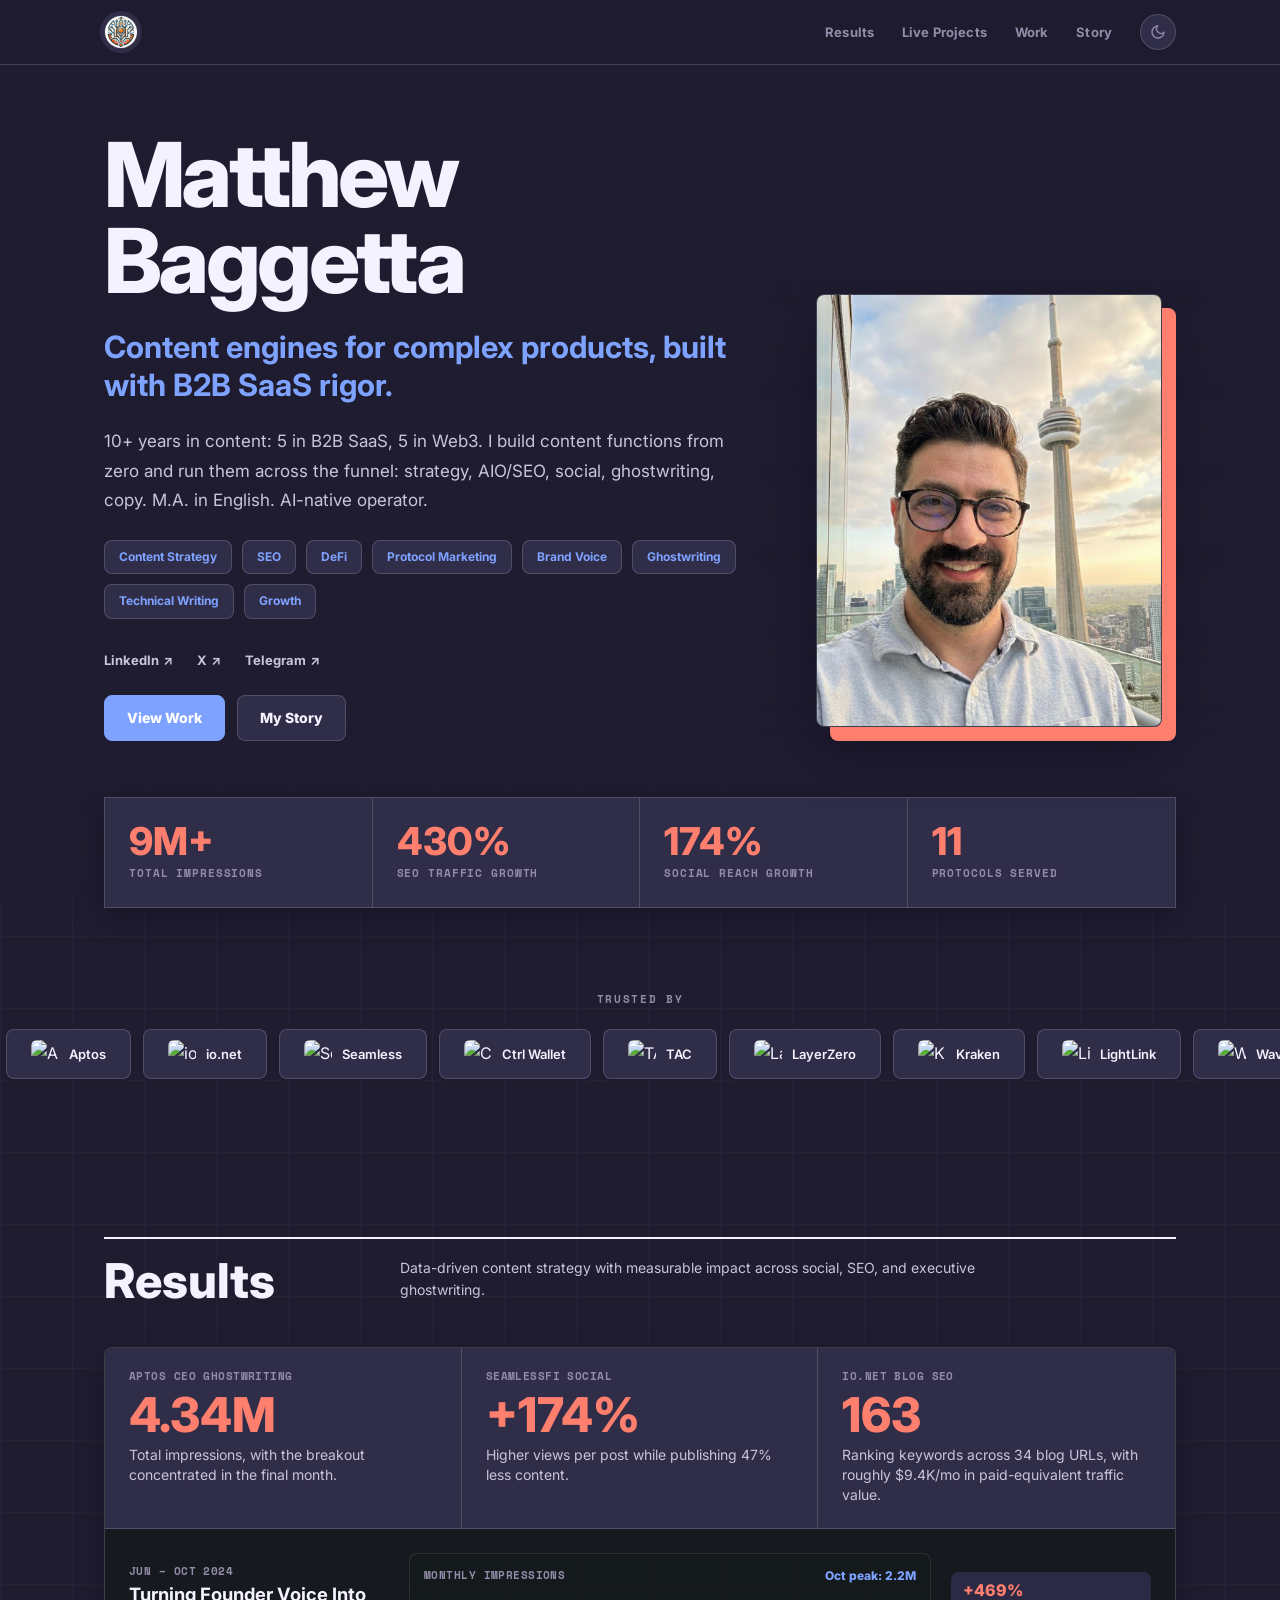
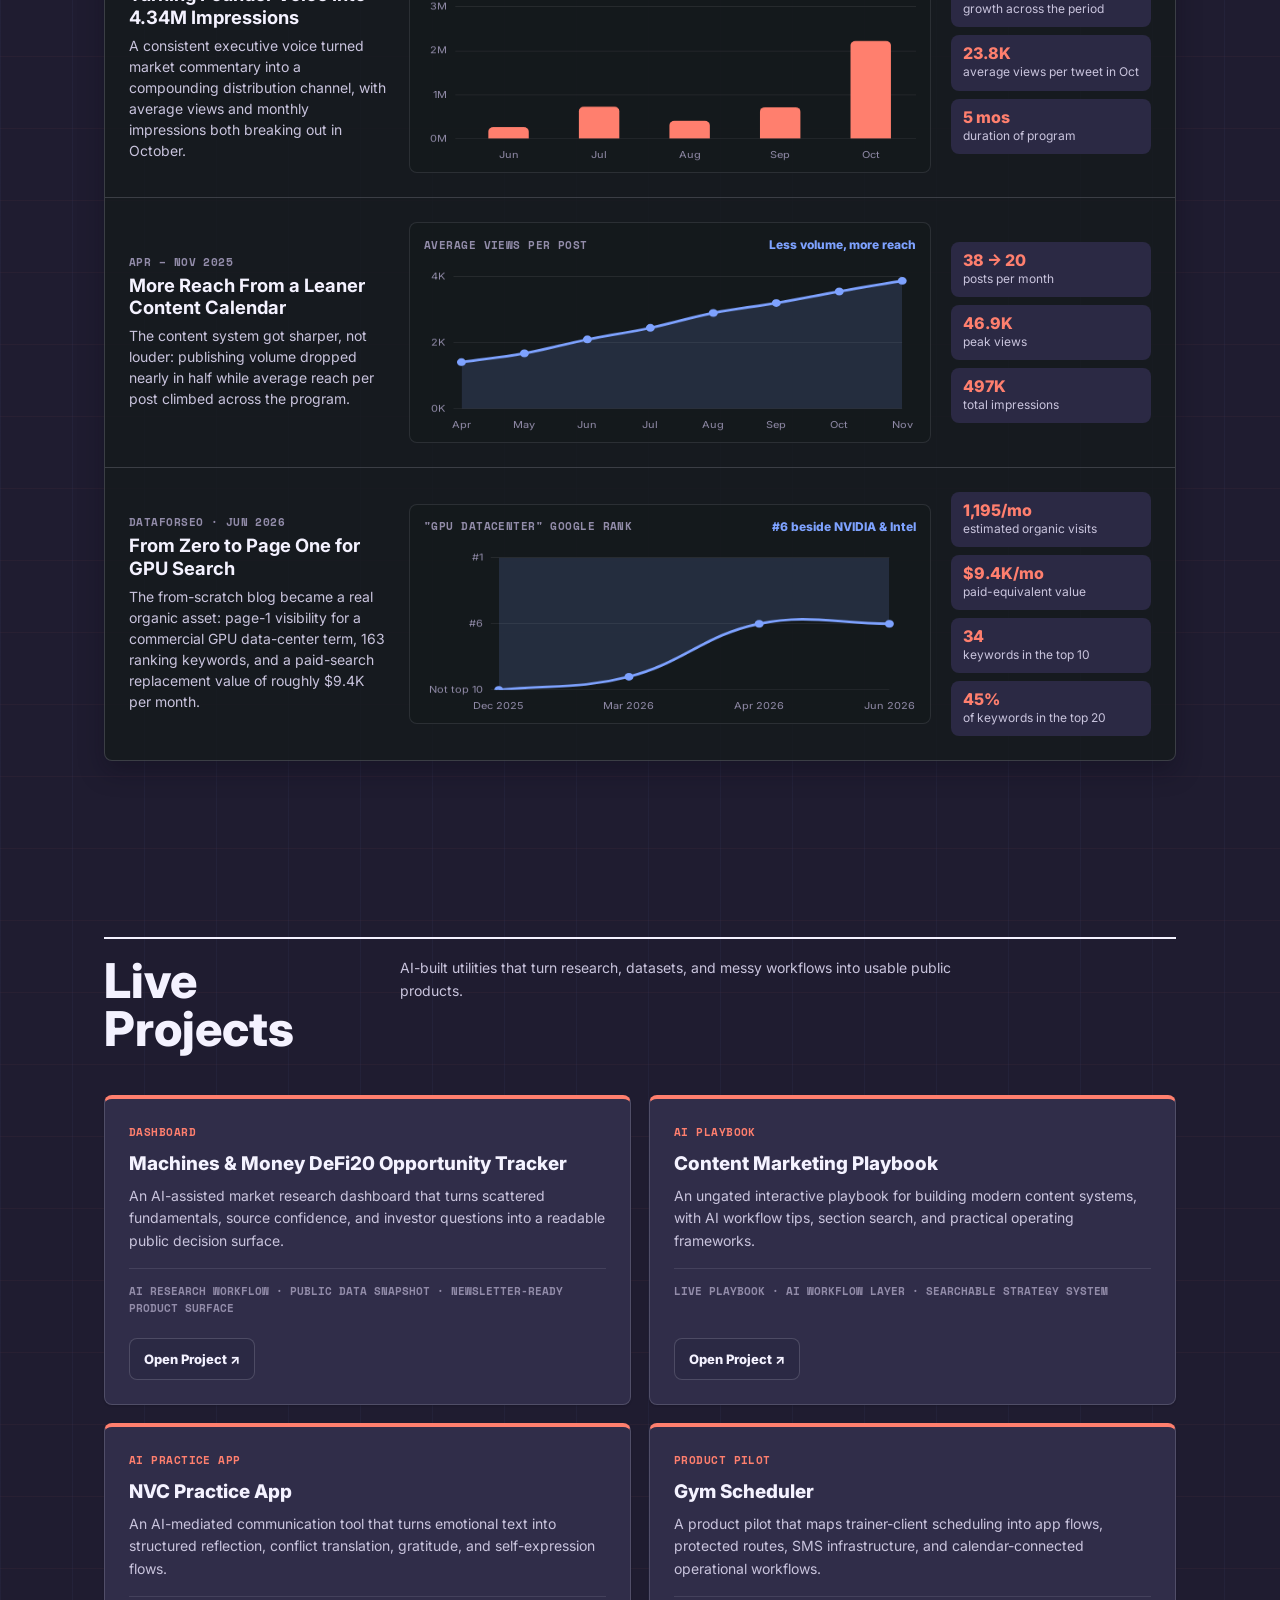
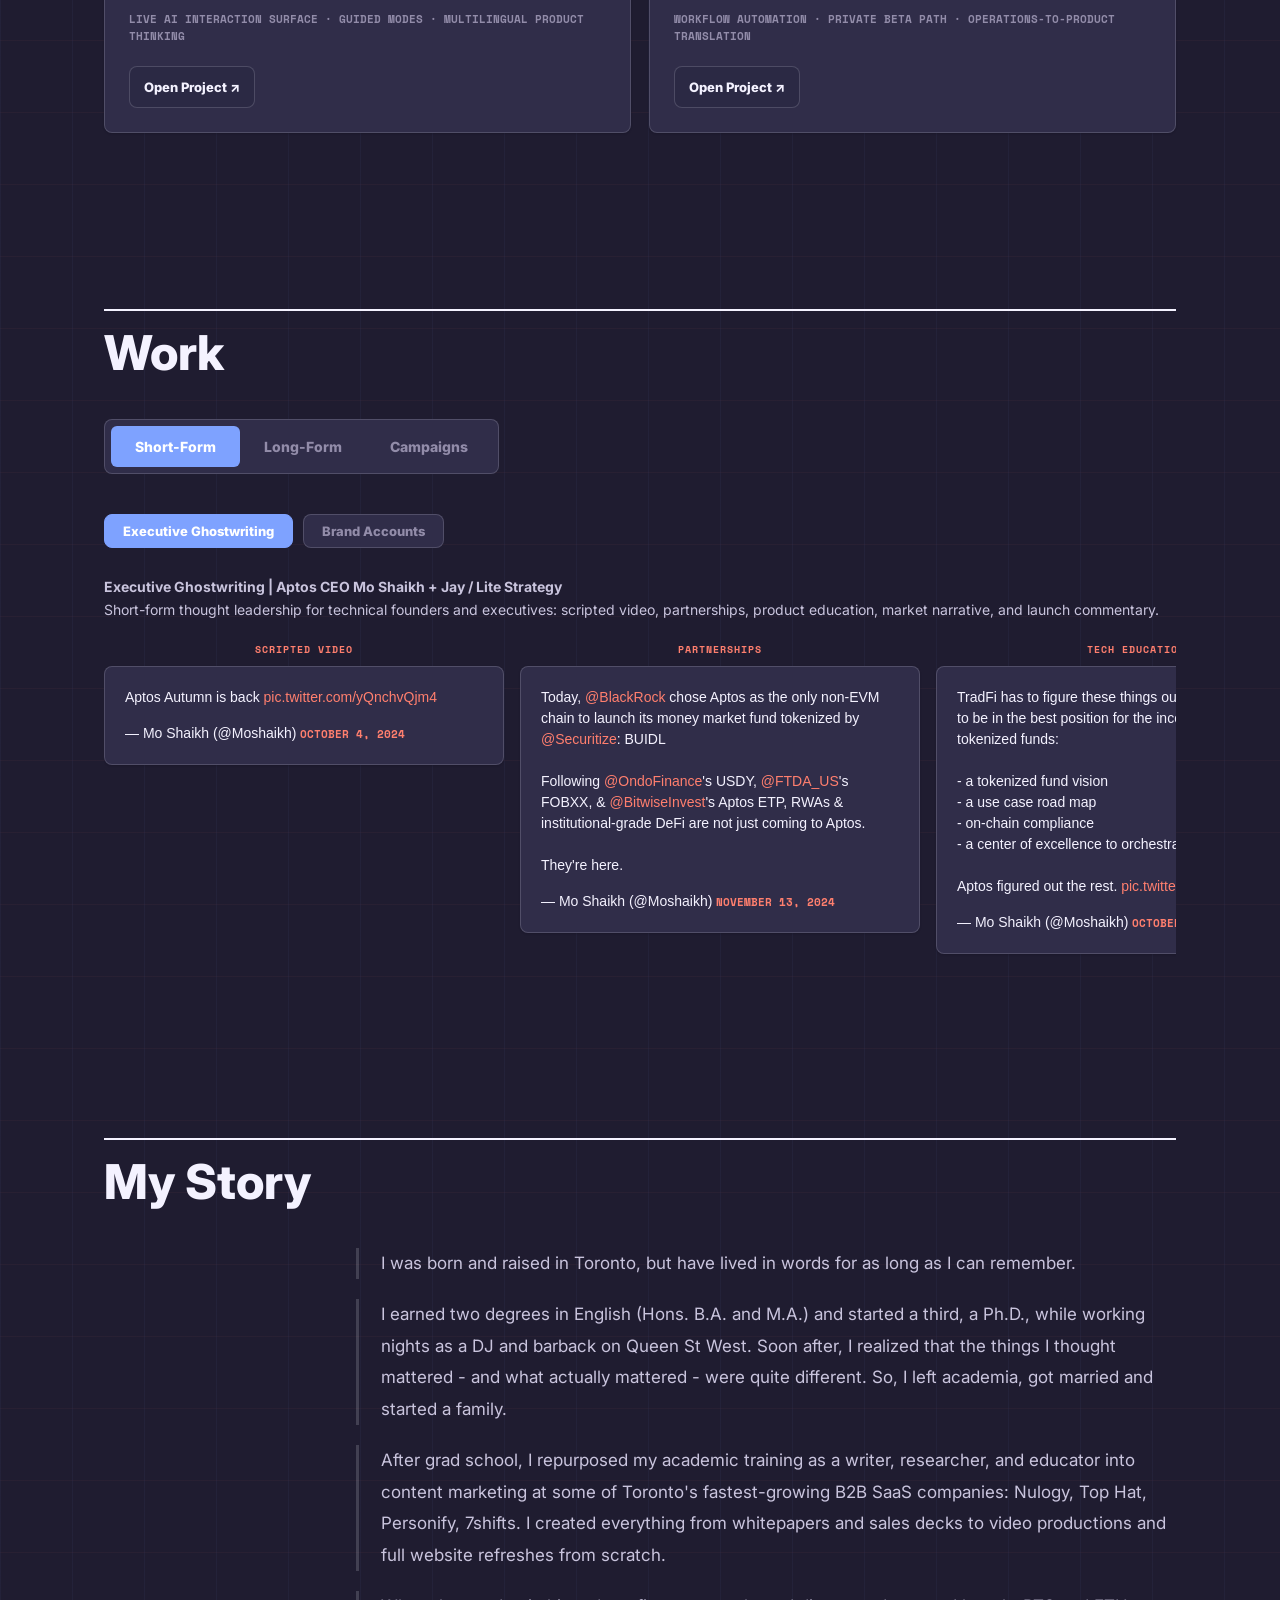
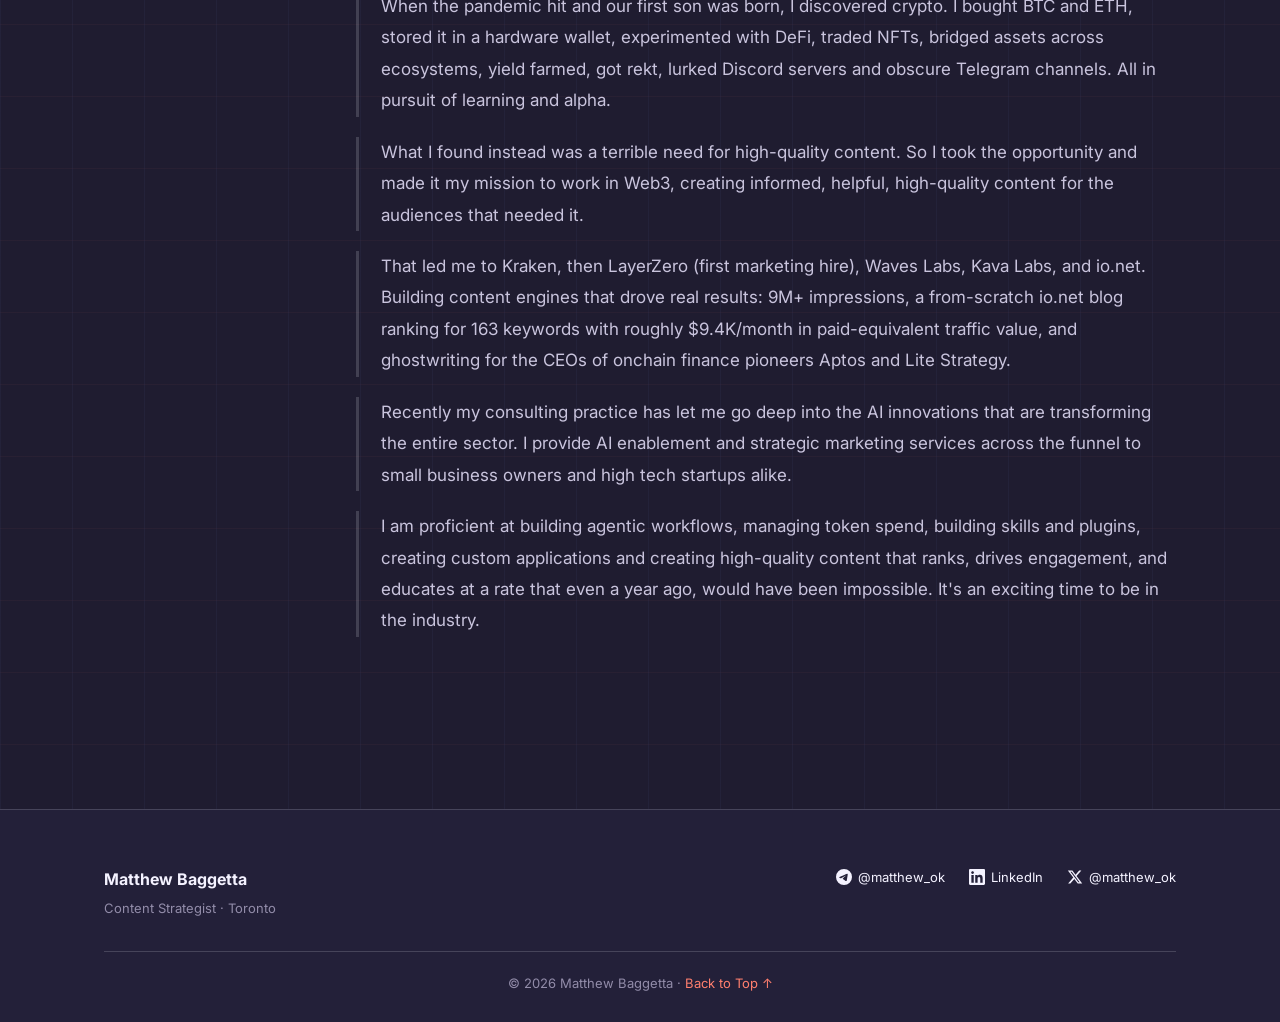
==== commit d8e06c4f: "Fix portfolio links and tweet card performance" ====
--- a/index.html
+++ b/index.html
@@ -523,6 +523,15 @@
         blockquote.twitter-tweet p { margin: 0 0 12px; }
         blockquote.twitter-tweet a { color: var(--accent); text-decoration: none; }
         blockquote.twitter-tweet a:hover { text-decoration: underline; }
+        blockquote.twitter-tweet > a:last-child {
+            display: inline-flex;
+            align-items: center;
+            margin-top: 6px;
+            font-family: 'Space Mono', monospace;
+            font-size: 11px;
+            font-weight: 700;
+            text-transform: uppercase;
+        }
 
         /* ---- Tab Bar ---- */
         .tab-bar {
@@ -1492,16 +1501,16 @@
                 <div class="work-sub" style="margin-top:0">
                     <p class="sub-desc" style="margin-top:0"><strong>Strategic Writing</strong><br>Long-form technical content, case studies, product explainers, governance work, and website copy for infrastructure, DeFi, and B2B buyers.</p>
                     <div class="work-grid">
-                        <a href="https://blog.io.net/article/io-net-2024-year-in-review" class="work-card" target="_blank" rel="noopener">
+                        <a href="https://io.net/blog/2025-io-net-year-in-review" class="work-card" target="_blank" rel="noopener">
                             <div class="badge">io.net</div><h3>io.net 2024 Year in Review</h3><p>Company narrative that turns a year of infrastructure milestones into a clear market-positioning story.</p>
                         </a>
                         <a href="https://io.net/blog/article/ai-infrastructure-cost-savings-92-percent-case-study" class="work-card" target="_blank" rel="noopener">
                             <div class="badge">io.net</div><h3>AI Infrastructure Cost Savings Case Study</h3><p>Case-study writing connecting technical infrastructure to measurable buyer value and cost reduction.</p>
                         </a>
-                        <a href="https://seamlessprotocol.com/blog/leverage-tokens-amplified-gains-made-simple" class="work-card" target="_blank" rel="noopener">
+                        <a href="https://x.com/SeamlessFi/status/1905607663985000475?s=20" class="work-card" target="_blank" rel="noopener">
                             <div class="badge">Seamless</div><h3>Leverage Tokens: Amplified Gains Made Simple</h3><p>Technical product education that makes a complex DeFi primitive easier to understand and evaluate.</p>
                         </a>
-                        <a href="https://seamlessprotocol.com/blog/the-seamless-protocol-master-plan-part-1-the-setup" class="work-card" target="_blank" rel="noopener">
+                        <a href="https://x.com/SeamlessFi/status/1902451468415987889?s=20" class="work-card" target="_blank" rel="noopener">
                             <div class="badge">Seamless</div><h3>The Seamless Protocol Master Plan</h3><p>Strategic narrative for a protocol roadmap, written to align product direction, market context, and community belief.</p>
                         </a>
                         <a href="https://tac.build/blog/telegram-mini-apps-explained-risks-red-flags-and-how-to-stay-safe" class="work-card" target="_blank" rel="noopener">
@@ -1604,7 +1613,6 @@
         </div>
     </footer>
 
-    <script async src="https://platform.twitter.com/widgets.js" charset="utf-8"></script>
     <script>
         // Theme Toggle
         const themeToggle = document.getElementById('themeToggle');
@@ -1674,12 +1682,6 @@
         counterObs.observe(document.querySelector('.stats-bar'));
 
         // Tab Switching
-        function loadTwitterEmbeds(scope) {
-            if (window.twttr && window.twttr.widgets) {
-                window.twttr.widgets.load(scope || document.getElementById('work'));
-            }
-        }
-
         document.querySelectorAll('.tab-btn').forEach(btn => {
             btn.addEventListener('click', () => {
                 document.querySelectorAll('.tab-btn').forEach(b => b.classList.remove('active'));
@@ -1687,7 +1689,6 @@
                 document.querySelectorAll('.tab-content').forEach(t => t.classList.add('hidden'));
                 const tab = document.getElementById('tab-' + btn.dataset.tab);
                 tab.classList.remove('hidden');
-                requestAnimationFrame(() => loadTwitterEmbeds(tab));
             });
         });
 
@@ -1701,7 +1702,6 @@
                 var panel = document.getElementById(pill.getAttribute('data-panel'));
                 if (panel) {
                     panel.classList.add('active');
-                    requestAnimationFrame(function() { loadTwitterEmbeds(panel); });
                 }
             });
         });
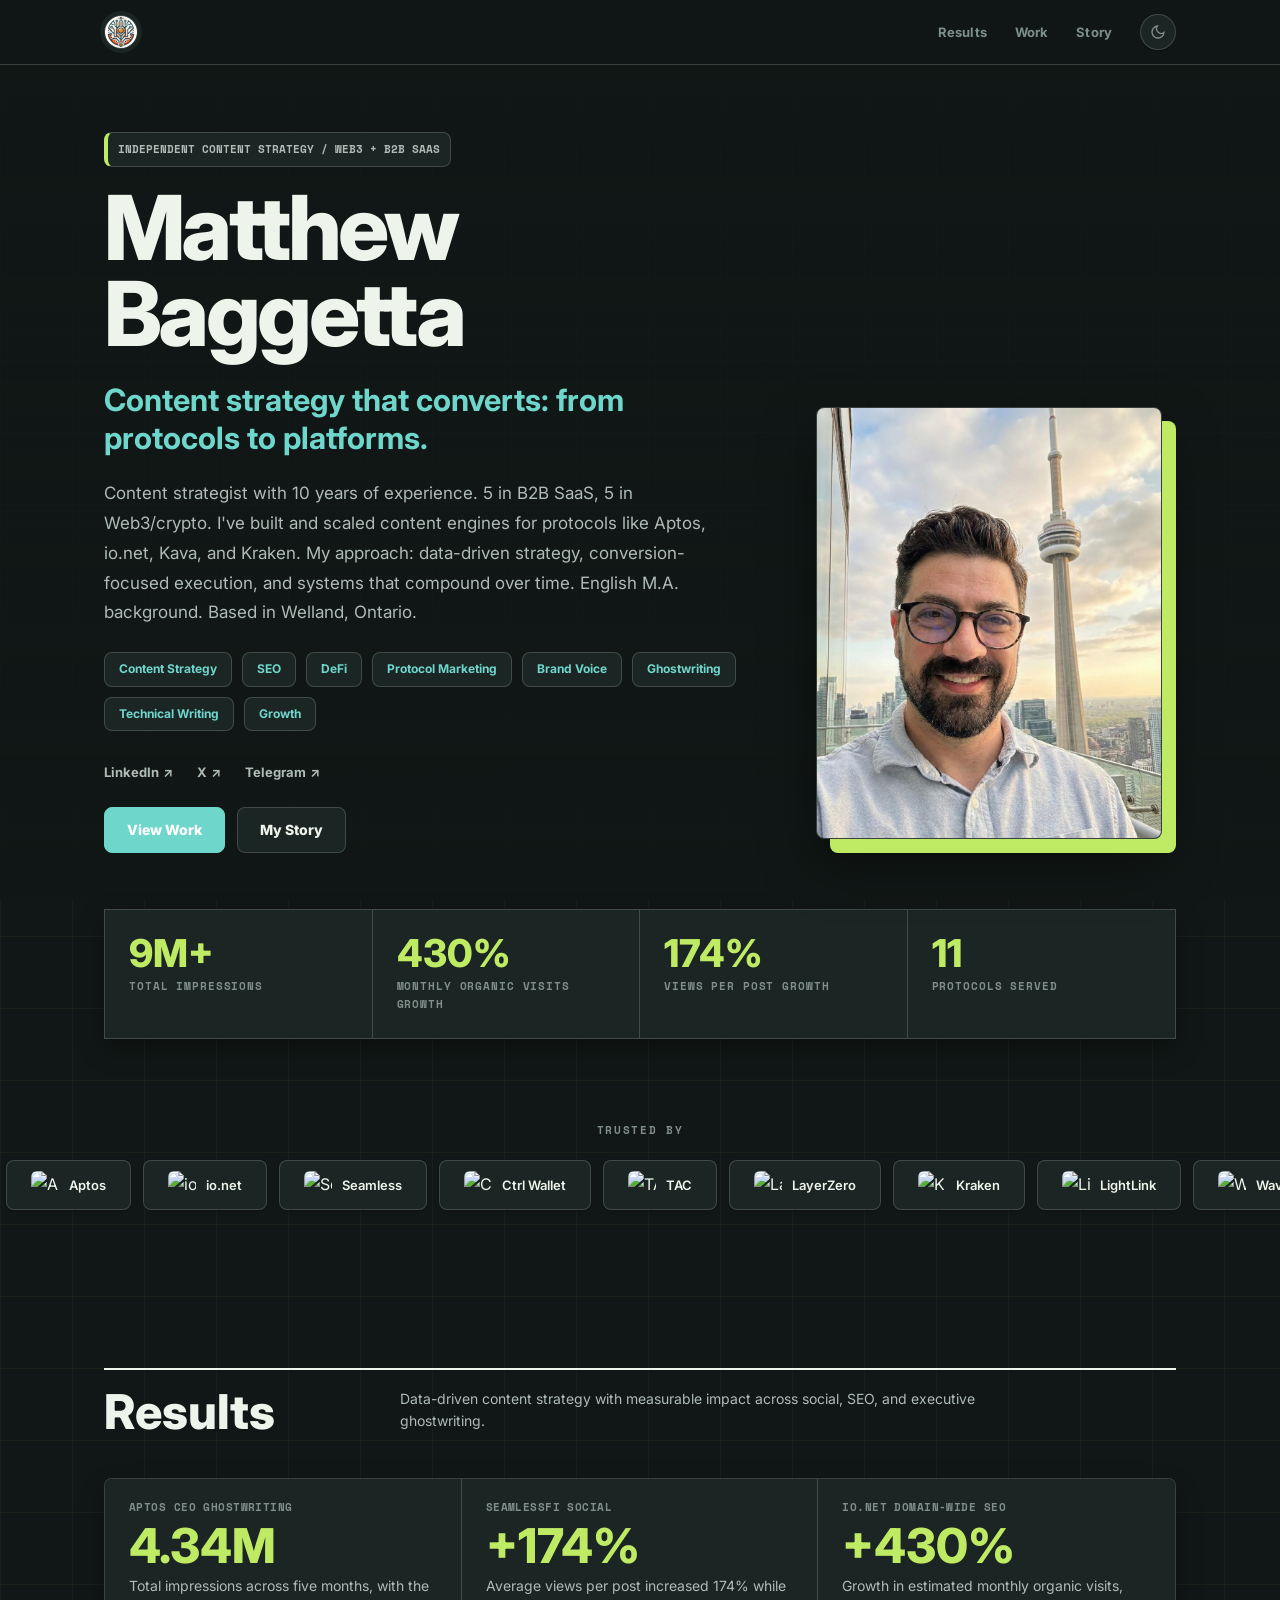
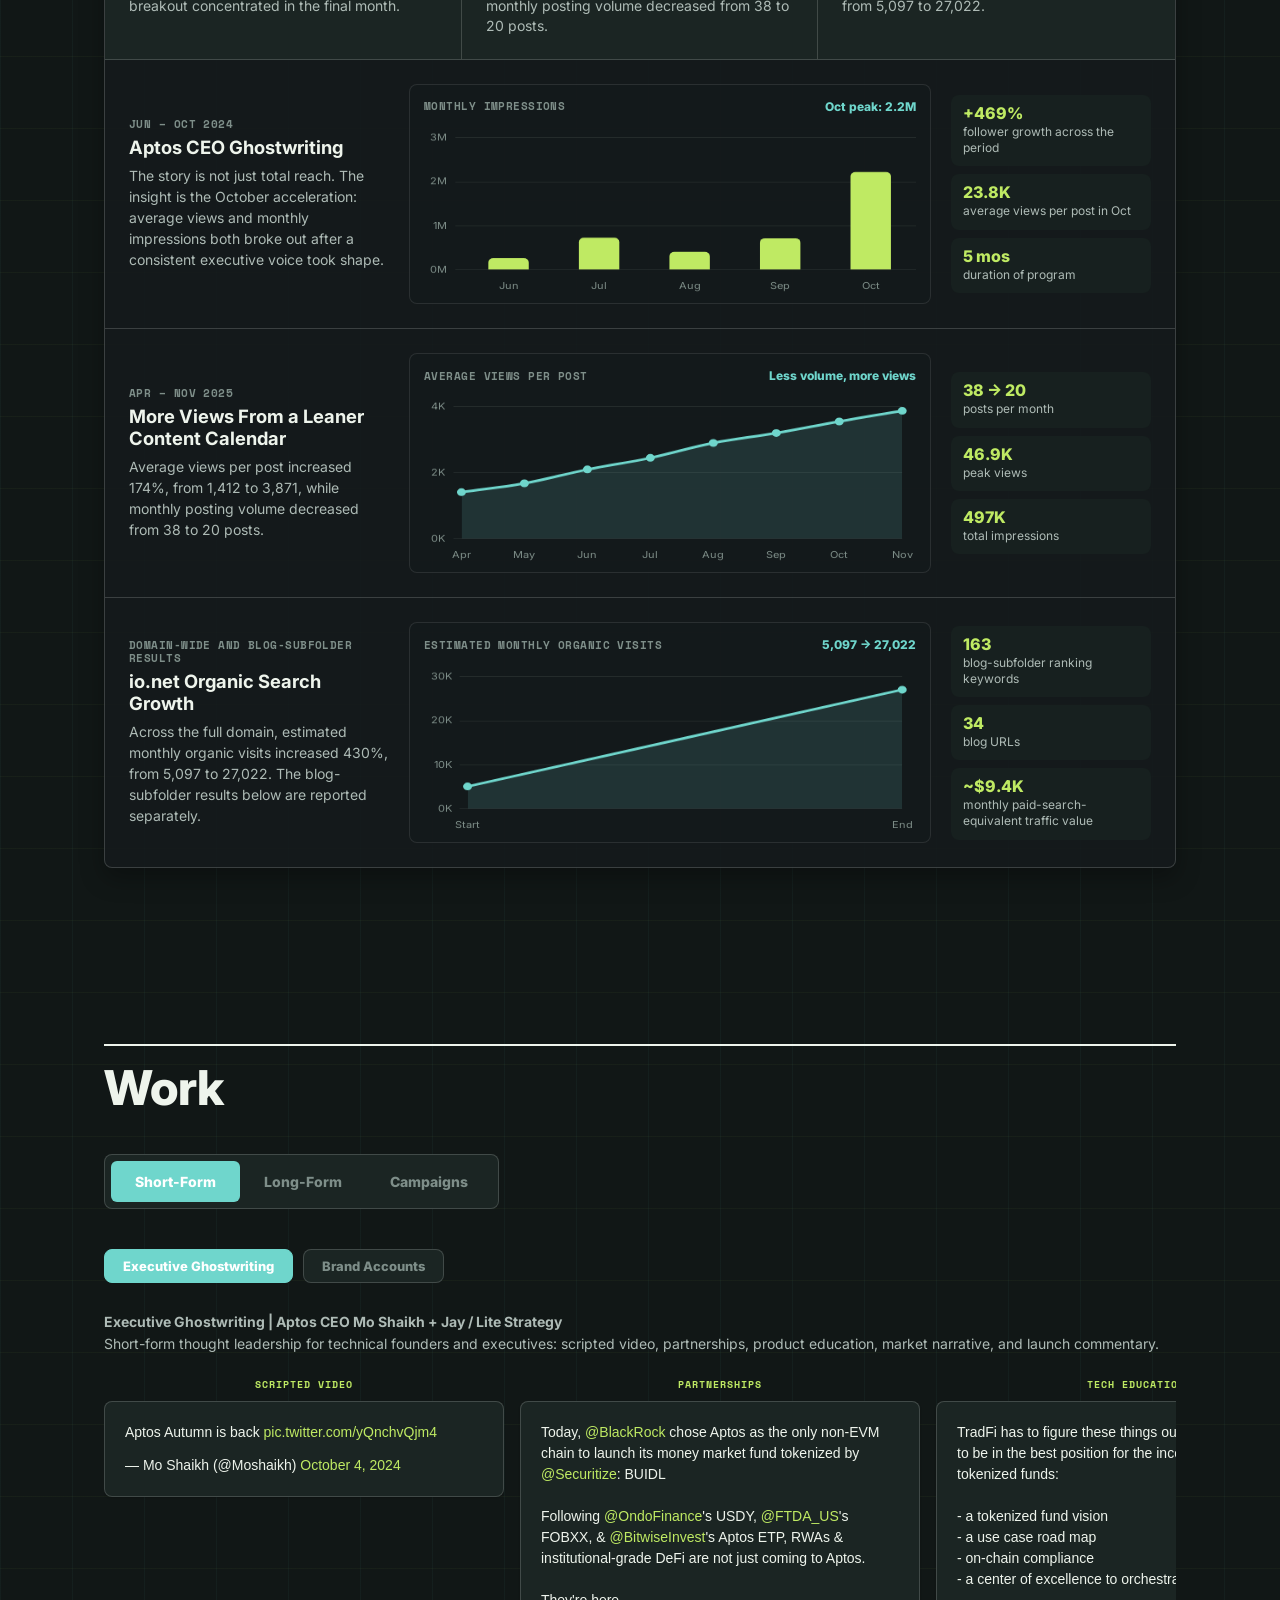
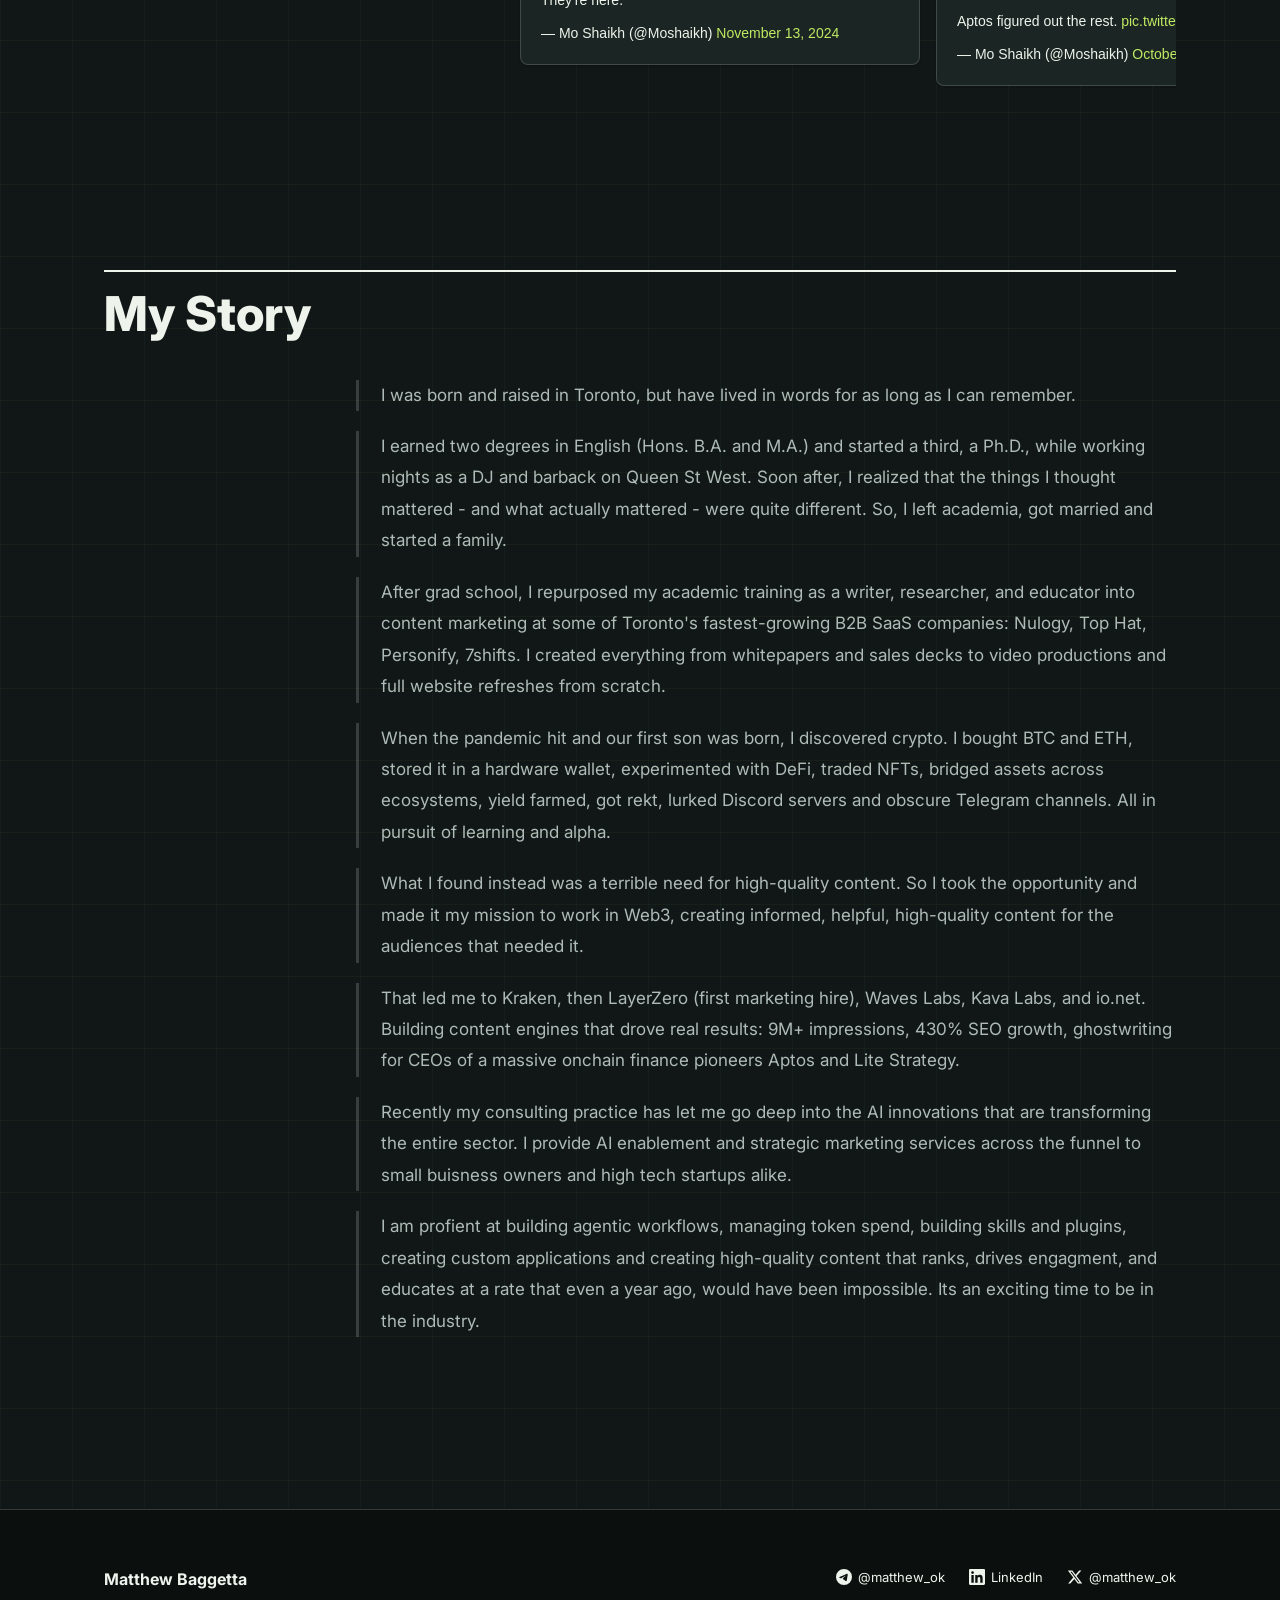
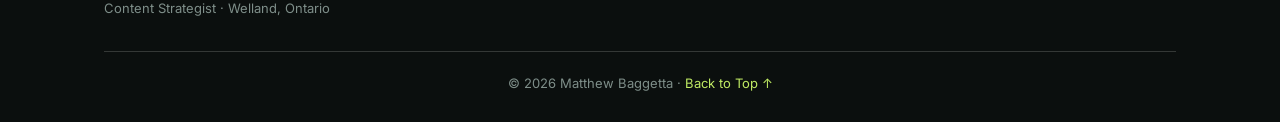
==== commit 817888ae: "fix: align portfolio metrics with verified evidence" ====
--- a/index.html
+++ b/index.html
@@ -4,7 +4,7 @@
     <meta charset="UTF-8">
     <meta name="viewport" content="width=device-width, initial-scale=1.0">
     <title>Matthew Baggetta | Content Strategist &middot; Web3 &amp; B2B SaaS</title>
-    <meta name="description" content="10+ years in content: 5 in B2B SaaS, 5 in Web3. I build content functions from zero and run them across the funnel: strategy, AIO/SEO, social, ghostwriting, copy. M.A. in English. AI-native operator.">
+    <meta name="description" content="Content strategist with 10 years of experience across B2B SaaS and Web3. Data-driven strategy, conversion-focused execution.">
     <link rel="icon" type="image/png" sizes="32x32" href="icons/favicon-32x32.png?v=20260521">
     <link rel="shortcut icon" type="image/png" href="icons/favicon-32x32.png?v=20260521">
     <link rel="apple-touch-icon" sizes="180x180" href="icons/apple-touch-icon.png?v=20260521">
@@ -12,10 +12,6 @@
     <link rel="preconnect" href="https://fonts.gstatic.com" crossorigin>
     <link href="https://fonts.googleapis.com/css2?family=Inter:wght@400;500;600;700;800&family=Space+Mono:wght@400;700&family=JetBrains+Mono:wght@400;700&display=swap" rel="stylesheet">
     <script src="assets/vendor/chart.umd.min.js"></script>
-    <script>
-        window.va = window.va || function () { (window.vaq = window.vaq || []).push(arguments); };
-    </script>
-    <script defer src="/_vercel/insights/script.js"></script>
     <style>
         * { margin: 0; padding: 0; box-sizing: border-box; }
         html { scroll-behavior: smooth; }
@@ -47,11 +43,11 @@
             border-bottom: 1px solid var(--border);
             backdrop-filter: blur(12px);
             -webkit-backdrop-filter: blur(12px);
-            background: rgba(247, 248, 255, 0.88);
+            background: rgba(250,249,247,0.85);
             transition: background 0.3s ease;
         }
         [data-theme="dark"] .top-bar {
-            background: rgba(31, 28, 48, 0.88);
+            background: rgba(12,10,9,0.85);
         }
         .top-bar-inner {
             max-width: 960px; margin: 0 auto; padding: 0 24px;
@@ -416,84 +412,6 @@
         .work-card h3 { font-size: 0.95rem; margin-bottom: 8px; }
         .work-card p { font-size: 13px; color: var(--text-secondary); line-height: 1.6; }
 
-        /* ---- Live Projects ---- */
-        .projects-grid {
-            display: grid;
-            grid-template-columns: repeat(2, minmax(0, 1fr));
-            gap: 18px;
-        }
-        .project-card {
-            background: var(--bg-card);
-            border: 1px solid var(--border);
-            border-top: 4px solid var(--warm-accent);
-            border-radius: var(--radius-md);
-            padding: 24px;
-            box-shadow: var(--shadow-sm);
-            display: flex;
-            flex-direction: column;
-            min-height: 260px;
-            transition: var(--transition);
-        }
-        .project-card:hover {
-            transform: translateY(-2px);
-            border-color: var(--accent);
-            box-shadow: 8px 8px 0 var(--warm-soft), var(--shadow-md);
-        }
-        .project-card .badge {
-            font-family: 'Space Mono', monospace;
-            font-size: 11px;
-            font-weight: 700;
-            text-transform: uppercase;
-            letter-spacing: 0.04em;
-            color: var(--warm-accent);
-            margin-bottom: 10px;
-        }
-        .project-card h3 {
-            font-size: 1.18rem;
-            line-height: 1.22;
-            margin-bottom: 10px;
-        }
-        .project-card p {
-            font-size: 14px;
-            color: var(--text-secondary);
-            line-height: 1.6;
-        }
-        .project-proof {
-            margin-top: 16px;
-            padding-top: 14px;
-            border-top: 1px solid var(--border-subtle);
-            font-family: 'Space Mono', monospace;
-            font-size: 11px;
-            color: var(--text-muted);
-            text-transform: uppercase;
-            font-weight: 700;
-            line-height: 1.5;
-        }
-        .project-actions {
-            display: flex;
-            gap: 10px;
-            flex-wrap: wrap;
-            margin-top: auto;
-            padding-top: 22px;
-        }
-        .project-link {
-            display: inline-flex;
-            align-items: center;
-            min-height: 40px;
-            padding: 9px 14px;
-            border-radius: var(--radius-sm);
-            border: 1px solid var(--border);
-            background: var(--bg-secondary);
-            color: var(--text-primary);
-            font-size: 13px;
-            font-weight: 800;
-        }
-        .project-link:hover {
-            border-color: var(--accent);
-            color: var(--accent);
-            background: var(--accent-soft);
-        }
-
         /* ---- Tweets ---- */
         .tweets-grid {
             display: grid; grid-template-columns: repeat(auto-fit, minmax(300px, 1fr));
@@ -523,15 +441,6 @@
         blockquote.twitter-tweet p { margin: 0 0 12px; }
         blockquote.twitter-tweet a { color: var(--accent); text-decoration: none; }
         blockquote.twitter-tweet a:hover { text-decoration: underline; }
-        blockquote.twitter-tweet > a:last-child {
-            display: inline-flex;
-            align-items: center;
-            margin-top: 6px;
-            font-family: 'Space Mono', monospace;
-            font-size: 11px;
-            font-weight: 700;
-            text-transform: uppercase;
-        }
 
         /* ---- Tab Bar ---- */
         .tab-bar {
@@ -662,9 +571,6 @@
             .receipts {
                 grid-template-columns: repeat(3, 1fr);
             }
-            .projects-grid {
-                grid-template-columns: 1fr;
-            }
             .tab-btn { padding: 10px 16px; font-size: 13px; }
             .footer-grid { flex-direction: column; gap: 24px; }
         }
@@ -675,27 +581,27 @@
             .container { padding: 0 16px; }
         }
 
-        /* ---- 2026 visual refresh: cobalt editorial ---- */
+        /* ---- 2026 visual refresh: dark technical ---- */
         :root {
-            --bg-primary: #F7F8FF;
-            --bg-secondary: #ECEBFA;
+            --bg-primary: #F5F7F2;
+            --bg-secondary: #E8EEE7;
             --bg-card: #FFFFFF;
-            --text-primary: #17152E;
-            --text-secondary: #4C4968;
-            --text-muted: #77738F;
-            --accent: #3157D5;
-            --accent-hover: #1E3FAE;
-            --accent-soft: rgba(49, 87, 213, 0.11);
-            --accent-glow: rgba(49, 87, 213, 0.18);
-            --warm-accent: #E45169;
-            --warm-soft: rgba(228, 81, 105, 0.13);
-            --border: #DADCF0;
-            --border-subtle: #E8E9F6;
-            --grid-line-a: rgba(49, 87, 213, 0.045);
-            --grid-line-b: rgba(228, 81, 105, 0.038);
-            --shadow-sm: 0 1px 2px rgba(23, 21, 46, 0.05);
-            --shadow-md: 0 10px 24px rgba(23, 21, 46, 0.08);
-            --shadow-lg: 0 24px 56px rgba(23, 21, 46, 0.13);
+            --text-primary: #111716;
+            --text-secondary: #485653;
+            --text-muted: #74817D;
+            --accent: #245B56;
+            --accent-hover: #143C39;
+            --accent-soft: rgba(36, 91, 86, 0.1);
+            --accent-glow: rgba(36, 91, 86, 0.16);
+            --warm-accent: #6F8A2B;
+            --warm-soft: rgba(111, 138, 43, 0.12);
+            --border: #CCD7D1;
+            --border-subtle: #E1E8E4;
+            --grid-line-a: rgba(36, 91, 86, 0.045);
+            --grid-line-b: rgba(91, 125, 30, 0.04);
+            --shadow-sm: 0 1px 2px rgba(17, 23, 22, 0.05);
+            --shadow-md: 0 10px 24px rgba(17, 23, 22, 0.08);
+            --shadow-lg: 0 24px 56px rgba(17, 23, 22, 0.12);
             --transition: all 0.25s cubic-bezier(0.4, 0, 0.2, 1);
             --radius-sm: 8px;
             --radius-md: 8px;
@@ -703,25 +609,25 @@
         }
 
         [data-theme="dark"] {
-            --bg-primary: #1F1C30;
-            --bg-secondary: #2B2944;
-            --bg-card: #302D49;
-            --text-primary: #F4F2FF;
-            --text-secondary: #C9C4DD;
-            --text-muted: #928CA9;
-            --accent: #7EA2FF;
-            --accent-hover: #A9BFFF;
-            --accent-soft: rgba(126, 162, 255, 0.15);
-            --accent-glow: rgba(126, 162, 255, 0.24);
-            --warm-accent: #FF7F6E;
-            --warm-soft: rgba(255, 127, 110, 0.14);
-            --border: rgba(244, 242, 255, 0.17);
-            --border-subtle: rgba(244, 242, 255, 0.1);
-            --grid-line-a: rgba(126, 162, 255, 0.045);
-            --grid-line-b: rgba(255, 127, 110, 0.04);
-            --shadow-sm: 0 1px 2px rgba(11, 9, 24, 0.24);
-            --shadow-md: 0 10px 24px rgba(11, 9, 24, 0.34);
-            --shadow-lg: 0 24px 56px rgba(11, 9, 24, 0.44);
+            --bg-primary: #111716;
+            --bg-secondary: #17201F;
+            --bg-card: #1B2523;
+            --text-primary: #EEF4EC;
+            --text-secondary: #AEBBB6;
+            --text-muted: #7E8E89;
+            --accent: #6FD6CC;
+            --accent-hover: #93E5DD;
+            --accent-soft: rgba(111, 214, 204, 0.14);
+            --accent-glow: rgba(111, 214, 204, 0.2);
+            --warm-accent: #BFEA63;
+            --warm-soft: rgba(191, 234, 99, 0.13);
+            --border: rgba(238, 244, 236, 0.18);
+            --border-subtle: rgba(238, 244, 236, 0.1);
+            --grid-line-a: rgba(111, 214, 204, 0.045);
+            --grid-line-b: rgba(191, 234, 99, 0.04);
+            --shadow-sm: 0 1px 2px rgba(0, 0, 0, 0.2);
+            --shadow-md: 0 10px 24px rgba(0, 0, 0, 0.3);
+            --shadow-lg: 0 24px 56px rgba(0, 0, 0, 0.4);
         }
 
         body {
@@ -737,12 +643,12 @@
             position: fixed;
             inset: 0;
             pointer-events: none;
-            background: linear-gradient(180deg, rgba(247, 248, 255, 0.88), rgba(247, 248, 255, 0.72) 48%, rgba(247, 248, 255, 0.94));
+            background: linear-gradient(180deg, rgba(245, 247, 242, 0.86), rgba(245, 247, 242, 0.7) 48%, rgba(245, 247, 242, 0.92));
             z-index: -1;
         }
 
         [data-theme="dark"] body::before {
-            background: linear-gradient(180deg, rgba(31, 28, 48, 0.92), rgba(31, 28, 48, 0.74) 48%, rgba(31, 28, 48, 0.95));
+            background: linear-gradient(180deg, rgba(17, 23, 22, 0.9), rgba(17, 23, 22, 0.72) 48%, rgba(17, 23, 22, 0.94));
         }
 
         h1, h2, h3, h4 {
@@ -760,7 +666,7 @@
         }
 
         [data-theme="dark"] .top-bar {
-            background: rgba(31, 28, 48, 0.88);
+            background: rgba(17, 23, 22, 0.88);
         }
 
         .top-bar-inner {
@@ -1058,7 +964,7 @@
         }
 
         footer {
-            background: #232039;
+            background: #0B0F0E;
             color: var(--text-primary);
             border-top: 1px solid var(--border);
             margin-top: 64px;
@@ -1184,7 +1090,6 @@
             </a>
             <nav class="nav-links">
                 <a href="#results">Results</a>
-                <a href="#projects">Live Projects</a>
                 <a href="#work">Work</a>
                 <a href="#story">Story</a>
                 <button class="theme-toggle" id="themeToggle" aria-label="Toggle dark mode">
@@ -1201,7 +1106,6 @@
     <!-- Mobile Menu -->
     <div class="mobile-menu" id="mobileMenu">
         <a href="#results" class="mobile-nav-link">Results</a>
-        <a href="#projects" class="mobile-nav-link">Live Projects</a>
         <a href="#work" class="mobile-nav-link">Work</a>
         <a href="#story" class="mobile-nav-link">Story</a>
         <a href="#contact" class="mobile-nav-link">Contact</a>
@@ -1212,9 +1116,10 @@
         <div class="container">
             <div class="hero-grid">
                 <div class="hero-text">
+                    <span class="hero-badge">Independent content strategy / Web3 + B2B SaaS</span>
                     <h1>Matthew Baggetta</h1>
-                    <p class="subtitle">Content engines for complex products, built with B2B SaaS rigor.</p>
-                    <p class="bio">10+ years in content: 5 in B2B SaaS, 5 in Web3. I build content functions from zero and run them across the funnel: strategy, AIO/SEO, social, ghostwriting, copy. M.A. in English. AI-native operator.</p>
+                    <p class="subtitle">Content strategy that converts: from protocols to platforms.</p>
+                    <p class="bio">Content strategist with 10 years of experience. 5 in B2B SaaS, 5 in Web3/crypto. I've built and scaled content engines for protocols like Aptos, io.net, Kava, and Kraken. My approach: data-driven strategy, conversion-focused execution, and systems that compound over time. English M.A. background. Based in Welland, Ontario.</p>
                     <div class="about-tags">
                         <span class="tag">Content Strategy</span>
                         <span class="tag">SEO</span>
@@ -1247,11 +1152,11 @@
                 </div>
                 <div class="stat-block">
                     <div class="number"><span data-target="430" class="counter">0</span>%</div>
-                    <div class="label">SEO Traffic Growth</div>
+                    <div class="label">Monthly Organic Visits Growth</div>
                 </div>
                 <div class="stat-block">
                     <div class="number"><span data-target="174" class="counter">0</span>%</div>
-                    <div class="label">Social Reach Growth</div>
+                    <div class="label">Views per Post Growth</div>
                 </div>
                 <div class="stat-block">
                     <div class="number"><span data-target="11" class="counter">0</span></div>
@@ -1314,25 +1219,25 @@
                     <div class="snapshot-metric">
                         <div class="result-eyebrow">Aptos CEO ghostwriting</div>
                         <div class="number">4.34M</div>
-                        <p>Total impressions, with the breakout concentrated in the final month.</p>
+                        <p>Total impressions across five months, with the breakout concentrated in the final month.</p>
                     </div>
                     <div class="snapshot-metric">
                         <div class="result-eyebrow">SeamlessFi social</div>
                         <div class="number">+174%</div>
-                        <p>Higher views per post while publishing 47% less content.</p>
+                        <p>Average views per post increased 174% while monthly posting volume decreased from 38 to 20 posts.</p>
                     </div>
                     <div class="snapshot-metric">
-                        <div class="result-eyebrow">io.net blog SEO</div>
-                        <div class="number">163</div>
-                        <p>Ranking keywords across 34 blog URLs, with roughly $9.4K/mo in paid-equivalent traffic value.</p>
+                        <div class="result-eyebrow">io.net domain-wide SEO</div>
+                        <div class="number">+430%</div>
+                        <p>Growth in estimated monthly organic visits, from 5,097 to 27,022.</p>
                     </div>
                 </div>
 
                 <article class="result-row">
                     <div>
                         <div class="result-eyebrow">Jun &ndash; Oct 2024</div>
-                        <h3 class="result-title">Turning Founder Voice Into 4.34M Impressions</h3>
-                        <p class="result-insight">A consistent executive voice turned market commentary into a compounding distribution channel, with average views and monthly impressions both breaking out in October.</p>
+                        <h3 class="result-title">Aptos CEO Ghostwriting</h3>
+                        <p class="result-insight">The story is not just total reach. The insight is the October acceleration: average views and monthly impressions both broke out after a consistent executive voice took shape.</p>
                     </div>
                     <div class="chart-panel">
                         <div class="chart-head">
@@ -1342,8 +1247,8 @@
                         <canvas id="aptosBarChart" height="170"></canvas>
                     </div>
                     <div class="receipts">
-                        <div class="receipt"><strong>+469%</strong><span>growth across the period</span></div>
-                        <div class="receipt"><strong>23.8K</strong><span>average views per tweet in Oct</span></div>
+                        <div class="receipt"><strong>+469%</strong><span>follower growth across the period</span></div>
+                        <div class="receipt"><strong>23.8K</strong><span>average views per post in Oct</span></div>
                         <div class="receipt"><strong>5 mos</strong><span>duration of program</span></div>
                     </div>
                 </article>
@@ -1351,13 +1256,13 @@
                 <article class="result-row">
                     <div>
                         <div class="result-eyebrow">Apr &ndash; Nov 2025</div>
-                        <h3 class="result-title">More Reach From a Leaner Content Calendar</h3>
-                        <p class="result-insight">The content system got sharper, not louder: publishing volume dropped nearly in half while average reach per post climbed across the program.</p>
+                        <h3 class="result-title">More Views From a Leaner Content Calendar</h3>
+                        <p class="result-insight">Average views per post increased 174%, from 1,412 to 3,871, while monthly posting volume decreased from 38 to 20 posts.</p>
                     </div>
                     <div class="chart-panel">
                         <div class="chart-head">
                             <div class="chart-label">Average views per post</div>
-                            <div class="chart-note">Less volume, more reach</div>
+                            <div class="chart-note">Less volume, more views</div>
                         </div>
                         <canvas id="seamlessLineChart" height="170"></canvas>
                     </div>
@@ -1370,74 +1275,21 @@
 
                 <article class="result-row">
                     <div>
-                        <div class="result-eyebrow">DataForSEO &middot; Jun 2026</div>
-                        <h3 class="result-title">From Zero to Page One for GPU Search</h3>
-                        <p class="result-insight">The from-scratch blog became a real organic asset: page-1 visibility for a commercial GPU data-center term, 163 ranking keywords, and a paid-search replacement value of roughly $9.4K per month.</p>
+                        <div class="result-eyebrow">Domain-wide and blog-subfolder results</div>
+                        <h3 class="result-title">io.net Organic Search Growth</h3>
+                        <p class="result-insight">Across the full domain, estimated monthly organic visits increased 430%, from 5,097 to 27,022. The blog-subfolder results below are reported separately.</p>
                     </div>
                     <div class="chart-panel">
                         <div class="chart-head">
-                            <div class="chart-label">"gpu datacenter" Google rank</div>
-                            <div class="chart-note">#6 beside NVIDIA &amp; Intel</div>
+                            <div class="chart-label">Estimated monthly organic visits</div>
+                            <div class="chart-note">5,097 &rarr; 27,022</div>
                         </div>
                         <canvas id="ionetLineChart" height="170"></canvas>
                     </div>
                     <div class="receipts">
-                        <div class="receipt"><strong>1,195/mo</strong><span>estimated organic visits</span></div>
-                        <div class="receipt"><strong>$9.4K/mo</strong><span>paid-equivalent value</span></div>
-                        <div class="receipt"><strong>34</strong><span>keywords in the top 10</span></div>
-                        <div class="receipt"><strong>45%</strong><span>of keywords in the top 20</span></div>
-                    </div>
-                </article>
-            </div>
-        </div>
-    </section>
-
-    <!-- LIVE PROJECTS -->
-    <section id="projects">
-        <div class="container">
-            <div class="section-header">
-                <h2>Live Projects</h2>
-                <p class="section-desc">AI-built utilities that turn research, datasets, and messy workflows into usable public products.</p>
-            </div>
-
-            <div class="projects-grid">
-                <article class="project-card">
-                    <div class="badge">Dashboard</div>
-                    <h3>Machines &amp; Money DeFi20 Opportunity Tracker</h3>
-                    <p>An AI-assisted market research dashboard that turns scattered fundamentals, source confidence, and investor questions into a readable public decision surface.</p>
-                    <div class="project-proof">AI research workflow &middot; public data snapshot &middot; newsletter-ready product surface</div>
-                    <div class="project-actions">
-                        <a href="projects/machines-money-dashboard/" class="project-link" target="_blank" rel="noopener">Open Project &nearr;</a>
-                    </div>
-                </article>
-
-                <article class="project-card">
-                    <div class="badge">AI Playbook</div>
-                    <h3>Content Marketing Playbook</h3>
-                    <p>An ungated interactive playbook for building modern content systems, with AI workflow tips, section search, and practical operating frameworks.</p>
-                    <div class="project-proof">Live playbook &middot; AI workflow layer &middot; searchable strategy system</div>
-                    <div class="project-actions">
-                        <a href="https://content-playbook.vercel.app/" class="project-link" target="_blank" rel="noopener">Open Project &nearr;</a>
-                    </div>
-                </article>
-
-                <article class="project-card">
-                    <div class="badge">AI Practice App</div>
-                    <h3>NVC Practice App</h3>
-                    <p>An AI-mediated communication tool that turns emotional text into structured reflection, conflict translation, gratitude, and self-expression flows.</p>
-                    <div class="project-proof">Live AI interaction surface &middot; guided modes &middot; multilingual product thinking</div>
-                    <div class="project-actions">
-                        <a href="https://nvc-app-beryl.vercel.app/" class="project-link" target="_blank" rel="noopener">Open Project &nearr;</a>
-                    </div>
-                </article>
-
-                <article class="project-card">
-                    <div class="badge">Product Pilot</div>
-                    <h3>Gym Scheduler</h3>
-                    <p>A product pilot that maps trainer-client scheduling into app flows, protected routes, SMS infrastructure, and calendar-connected operational workflows.</p>
-                    <div class="project-proof">Workflow automation &middot; private beta path &middot; operations-to-product translation</div>
-                    <div class="project-actions">
-                        <a href="https://gym-scheduler-umber.vercel.app/" class="project-link" target="_blank" rel="noopener">Open Project &nearr;</a>
+                        <div class="receipt"><strong>163</strong><span>blog-subfolder ranking keywords</span></div>
+                        <div class="receipt"><strong>34</strong><span>blog URLs</span></div>
+                        <div class="receipt"><strong>~$9.4K</strong><span>monthly paid-search-equivalent traffic value</span></div>
                     </div>
                 </article>
             </div>
@@ -1501,16 +1353,16 @@
                 <div class="work-sub" style="margin-top:0">
                     <p class="sub-desc" style="margin-top:0"><strong>Strategic Writing</strong><br>Long-form technical content, case studies, product explainers, governance work, and website copy for infrastructure, DeFi, and B2B buyers.</p>
                     <div class="work-grid">
-                        <a href="https://io.net/blog/2025-io-net-year-in-review" class="work-card" target="_blank" rel="noopener">
+                        <a href="https://blog.io.net/article/io-net-2024-year-in-review" class="work-card" target="_blank" rel="noopener">
                             <div class="badge">io.net</div><h3>io.net 2024 Year in Review</h3><p>Company narrative that turns a year of infrastructure milestones into a clear market-positioning story.</p>
                         </a>
                         <a href="https://io.net/blog/article/ai-infrastructure-cost-savings-92-percent-case-study" class="work-card" target="_blank" rel="noopener">
                             <div class="badge">io.net</div><h3>AI Infrastructure Cost Savings Case Study</h3><p>Case-study writing connecting technical infrastructure to measurable buyer value and cost reduction.</p>
                         </a>
-                        <a href="https://x.com/SeamlessFi/status/1905607663985000475?s=20" class="work-card" target="_blank" rel="noopener">
+                        <a href="https://seamlessprotocol.com/blog/leverage-tokens-amplified-gains-made-simple" class="work-card" target="_blank" rel="noopener">
                             <div class="badge">Seamless</div><h3>Leverage Tokens: Amplified Gains Made Simple</h3><p>Technical product education that makes a complex DeFi primitive easier to understand and evaluate.</p>
                         </a>
-                        <a href="https://x.com/SeamlessFi/status/1902451468415987889?s=20" class="work-card" target="_blank" rel="noopener">
+                        <a href="https://seamlessprotocol.com/blog/the-seamless-protocol-master-plan-part-1-the-setup" class="work-card" target="_blank" rel="noopener">
                             <div class="badge">Seamless</div><h3>The Seamless Protocol Master Plan</h3><p>Strategic narrative for a protocol roadmap, written to align product direction, market context, and community belief.</p>
                         </a>
                         <a href="https://tac.build/blog/telegram-mini-apps-explained-risks-red-flags-and-how-to-stay-safe" class="work-card" target="_blank" rel="noopener">
@@ -1577,9 +1429,9 @@
                 <p>After grad school, I repurposed my academic training as a writer, researcher, and educator into content marketing at some of Toronto's fastest-growing B2B SaaS companies: Nulogy, Top Hat, Personify, 7shifts. I created everything from whitepapers and sales decks to video productions and full website refreshes from scratch.</p>
                 <p>When the pandemic hit and our first son was born, I discovered crypto. I bought BTC and ETH, stored it in a hardware wallet, experimented with DeFi, traded NFTs, bridged assets across ecosystems, yield farmed, got rekt, lurked Discord servers and obscure Telegram channels. All in pursuit of learning and alpha.</p>
                 <p>What I found instead was a terrible need for high-quality content. So I took the opportunity and made it my mission to work in Web3, creating informed, helpful, high-quality content for the audiences that needed it.</p>
-                <p>That led me to Kraken, then LayerZero (first marketing hire), Waves Labs, Kava Labs, and io.net. Building content engines that drove real results: 9M+ impressions, a from-scratch io.net blog ranking for 163 keywords with roughly $9.4K/month in paid-equivalent traffic value, and ghostwriting for the CEOs of onchain finance pioneers Aptos and Lite Strategy.</p>
-                <p>Recently my consulting practice has let me go deep into the AI innovations that are transforming the entire sector. I provide AI enablement and strategic marketing services across the funnel to small business owners and high tech startups alike.</p>
-                <p>I am proficient at building agentic workflows, managing token spend, building skills and plugins, creating custom applications and creating high-quality content that ranks, drives engagement, and educates at a rate that even a year ago, would have been impossible. It's an exciting time to be in the industry.</p>
+                <p>That led me to Kraken, then LayerZero (first marketing hire), Waves Labs, Kava Labs, and io.net. Building content engines that drove real results: 9M+ impressions, 430% SEO growth, ghostwriting for CEOs of a massive onchain finance pioneers Aptos and Lite Strategy.</p>
+                <p>Recently my consulting practice has let me go deep into the AI innovations that are transforming the entire sector. I provide AI enablement and strategic marketing services across the funnel to small buisness owners and high tech startups alike.</p>
+                <p>I am profient at building agentic workflows, managing token spend, building skills and plugins, creating custom applications and creating high-quality content that ranks, drives engagment, and educates at a rate that even a year ago, would have been impossible. Its an exciting time to be in the industry.</p>
             </div>
         </div>
     </section>
@@ -1590,7 +1442,7 @@
             <div class="footer-grid">
                 <div class="footer-brand">
                     <div class="footer-name">Matthew Baggetta</div>
-                    <p class="footer-tagline">Content Strategist &middot; Toronto</p>
+                    <p class="footer-tagline">Content Strategist &middot; Welland, Ontario</p>
                 </div>
                 <div class="footer-links">
                     <a href="https://t.me/matthew_ok" target="_blank" rel="noopener" class="footer-link">
@@ -1613,6 +1465,7 @@
         </div>
     </footer>
 
+    <script async src="https://platform.twitter.com/widgets.js" charset="utf-8"></script>
     <script>
         // Theme Toggle
         const themeToggle = document.getElementById('themeToggle');
@@ -1682,6 +1535,12 @@
         counterObs.observe(document.querySelector('.stats-bar'));
 
         // Tab Switching
+        function loadTwitterEmbeds(scope) {
+            if (window.twttr && window.twttr.widgets) {
+                window.twttr.widgets.load(scope || document.getElementById('work'));
+            }
+        }
+
         document.querySelectorAll('.tab-btn').forEach(btn => {
             btn.addEventListener('click', () => {
                 document.querySelectorAll('.tab-btn').forEach(b => b.classList.remove('active'));
@@ -1689,6 +1548,7 @@
                 document.querySelectorAll('.tab-content').forEach(t => t.classList.add('hidden'));
                 const tab = document.getElementById('tab-' + btn.dataset.tab);
                 tab.classList.remove('hidden');
+                requestAnimationFrame(() => loadTwitterEmbeds(tab));
             });
         });
 
@@ -1702,6 +1562,7 @@
                 var panel = document.getElementById(pill.getAttribute('data-panel'));
                 if (panel) {
                     panel.classList.add('active');
+                    requestAnimationFrame(function() { loadTwitterEmbeds(panel); });
                 }
             });
         });
@@ -1720,61 +1581,14 @@
             });
         });
 
-        // Click Tracking
-        function cleanAnalyticsLabel(value) {
-            return (value || '')
-                .replace(/\s+/g, ' ')
-                .replace(/[^\w\s.#:/?=&@+-]/g, '')
-                .trim()
-                .slice(0, 80);
-        }
-
-        function getAnalyticsSection(element) {
-            if (element.closest('.top-bar, .mobile-menu')) return 'nav';
-            const section = element.closest('section, footer, header');
-            if (!section) return 'page';
-            if (section.id) return section.id;
-            if (section.matches('header')) return 'hero';
-            if (section.matches('footer')) return 'contact';
-            return 'page';
-        }
-
-        function getAnalyticsTarget(element) {
-            const cardTitle = element.closest('.project-card, .work-card')?.querySelector('h3')?.textContent;
-            const label = element.getAttribute('data-analytics-label') ||
-                element.getAttribute('aria-label') ||
-                (cardTitle ? `${cardTitle} ${element.textContent}` : element.textContent) ||
-                element.getAttribute('href') ||
-                element.id ||
-                element.className;
-            return cleanAnalyticsLabel(label) || 'Unlabeled click';
-        }
-
-        function trackClick(element) {
-            if (!window.va) return;
-            window.va('event', {
-                name: 'Site Click',
-                data: {
-                    target: getAnalyticsTarget(element),
-                    section: getAnalyticsSection(element)
-                }
-            });
-        }
-
-        document.addEventListener('click', event => {
-            const target = event.target.closest('a, button');
-            if (!target) return;
-            trackClick(target);
-        }, { capture: true });
-
         // Charts
         function getChartColors(theme) {
             return {
-                line: theme === 'dark' ? '#7EA2FF' : '#3157D5',
-                bar: theme === 'dark' ? '#FF7F6E' : '#E45169',
-                fill: theme === 'dark' ? 'rgba(126,162,255,0.15)' : 'rgba(49,87,213,0.12)',
-                grid: theme === 'dark' ? 'rgba(244,242,255,0.08)' : 'rgba(23,21,46,0.06)',
-                text: theme === 'dark' ? '#928CA9' : '#77738F',
+                line: theme === 'dark' ? '#6FD6CC' : '#245B56',
+                bar: theme === 'dark' ? '#BFEA63' : '#6F8A2B',
+                fill: theme === 'dark' ? 'rgba(111,214,204,0.14)' : 'rgba(36,91,86,0.12)',
+                grid: theme === 'dark' ? 'rgba(238,244,236,0.08)' : 'rgba(17,23,22,0.06)',
+                text: theme === 'dark' ? '#7E8E89' : '#74817D',
             };
         }
 
@@ -1803,11 +1617,11 @@
             const commonPlugins = {
                 legend: { display: false },
                 tooltip: {
-                    backgroundColor: theme === 'dark' ? '#302D49' : '#FFFFFF',
-                    borderColor: theme === 'dark' ? 'rgba(244,242,255,0.17)' : '#DADCF0',
+                    backgroundColor: theme === 'dark' ? '#1B2523' : '#FFFFFF',
+                    borderColor: theme === 'dark' ? 'rgba(238,244,236,0.18)' : '#CCD7D1',
                     borderWidth: 1,
-                    titleColor: theme === 'dark' ? '#F4F2FF' : '#17152E',
-                    bodyColor: theme === 'dark' ? '#C9C4DD' : '#4C4968',
+                    titleColor: theme === 'dark' ? '#EEF4EC' : '#111716',
+                    bodyColor: theme === 'dark' ? '#AEBBB6' : '#485653',
                     displayColors: false
                 }
             };
@@ -1880,8 +1694,8 @@
             ionetLine = new Chart(document.getElementById('ionetLineChart'), {
                 type: 'line',
                 data: {
-                    labels: ['Dec 2025','Mar 2026','Apr 2026','Jun 2026'],
-                    datasets: [{ label: 'Google rank', data: [11,10,6,6],
+                    labels: ['Start','End'],
+                    datasets: [{ label: 'Estimated Monthly Organic Visits', data: [5097,27022],
                         borderColor: c.line, backgroundColor: c.fill, tension: 0.4, fill: true,
                         pointRadius: 3, pointHoverRadius: 5, pointBackgroundColor: c.line, borderWidth: 3 }]
                 },
@@ -1893,7 +1707,7 @@
                         tooltip: {
                             ...commonPlugins.tooltip,
                             callbacks: {
-                                label: context => context.parsed.y === 11 ? 'Not in top 10' : `Rank #${context.parsed.y}`
+                                label: context => `${context.parsed.y.toLocaleString()} estimated monthly organic visits`
                             }
                         }
                     },
@@ -1901,17 +1715,9 @@
                         ...commonScales,
                         y: {
                             ...commonScales.y,
-                            reverse: true,
-                            min: 1,
-                            max: 11,
                             ticks: {
                                 ...commonScales.y.ticks,
-                                stepSize: 1,
-                                callback: value => {
-                                    if (value === 11) return 'Not top 10';
-                                    if ([1, 6, 10].includes(value)) return `#${value}`;
-                                    return '';
-                                }
+                                callback: value => `${value / 1000}K`
                             }
                         }
                     }
@@ -1924,10 +1730,10 @@
             [aptosBar, seamlessLine, ionetLine].forEach(chart => {
                 if (!chart) return;
                 chart.options.scales.y.grid.color = c.grid;
-                chart.options.plugins.tooltip.backgroundColor = theme === 'dark' ? '#302D49' : '#FFFFFF';
-                chart.options.plugins.tooltip.borderColor = theme === 'dark' ? 'rgba(244,242,255,0.17)' : '#DADCF0';
-                chart.options.plugins.tooltip.titleColor = theme === 'dark' ? '#F4F2FF' : '#17152E';
-                chart.options.plugins.tooltip.bodyColor = theme === 'dark' ? '#C9C4DD' : '#4C4968';
+                chart.options.plugins.tooltip.backgroundColor = theme === 'dark' ? '#1B2523' : '#FFFFFF';
+                chart.options.plugins.tooltip.borderColor = theme === 'dark' ? 'rgba(238,244,236,0.18)' : '#CCD7D1';
+                chart.options.plugins.tooltip.titleColor = theme === 'dark' ? '#EEF4EC' : '#111716';
+                chart.options.plugins.tooltip.bodyColor = theme === 'dark' ? '#AEBBB6' : '#485653';
                 Chart.defaults.color = c.text;
                 const ds = chart.data.datasets[0];
                 if (chart.config.type === 'line') {
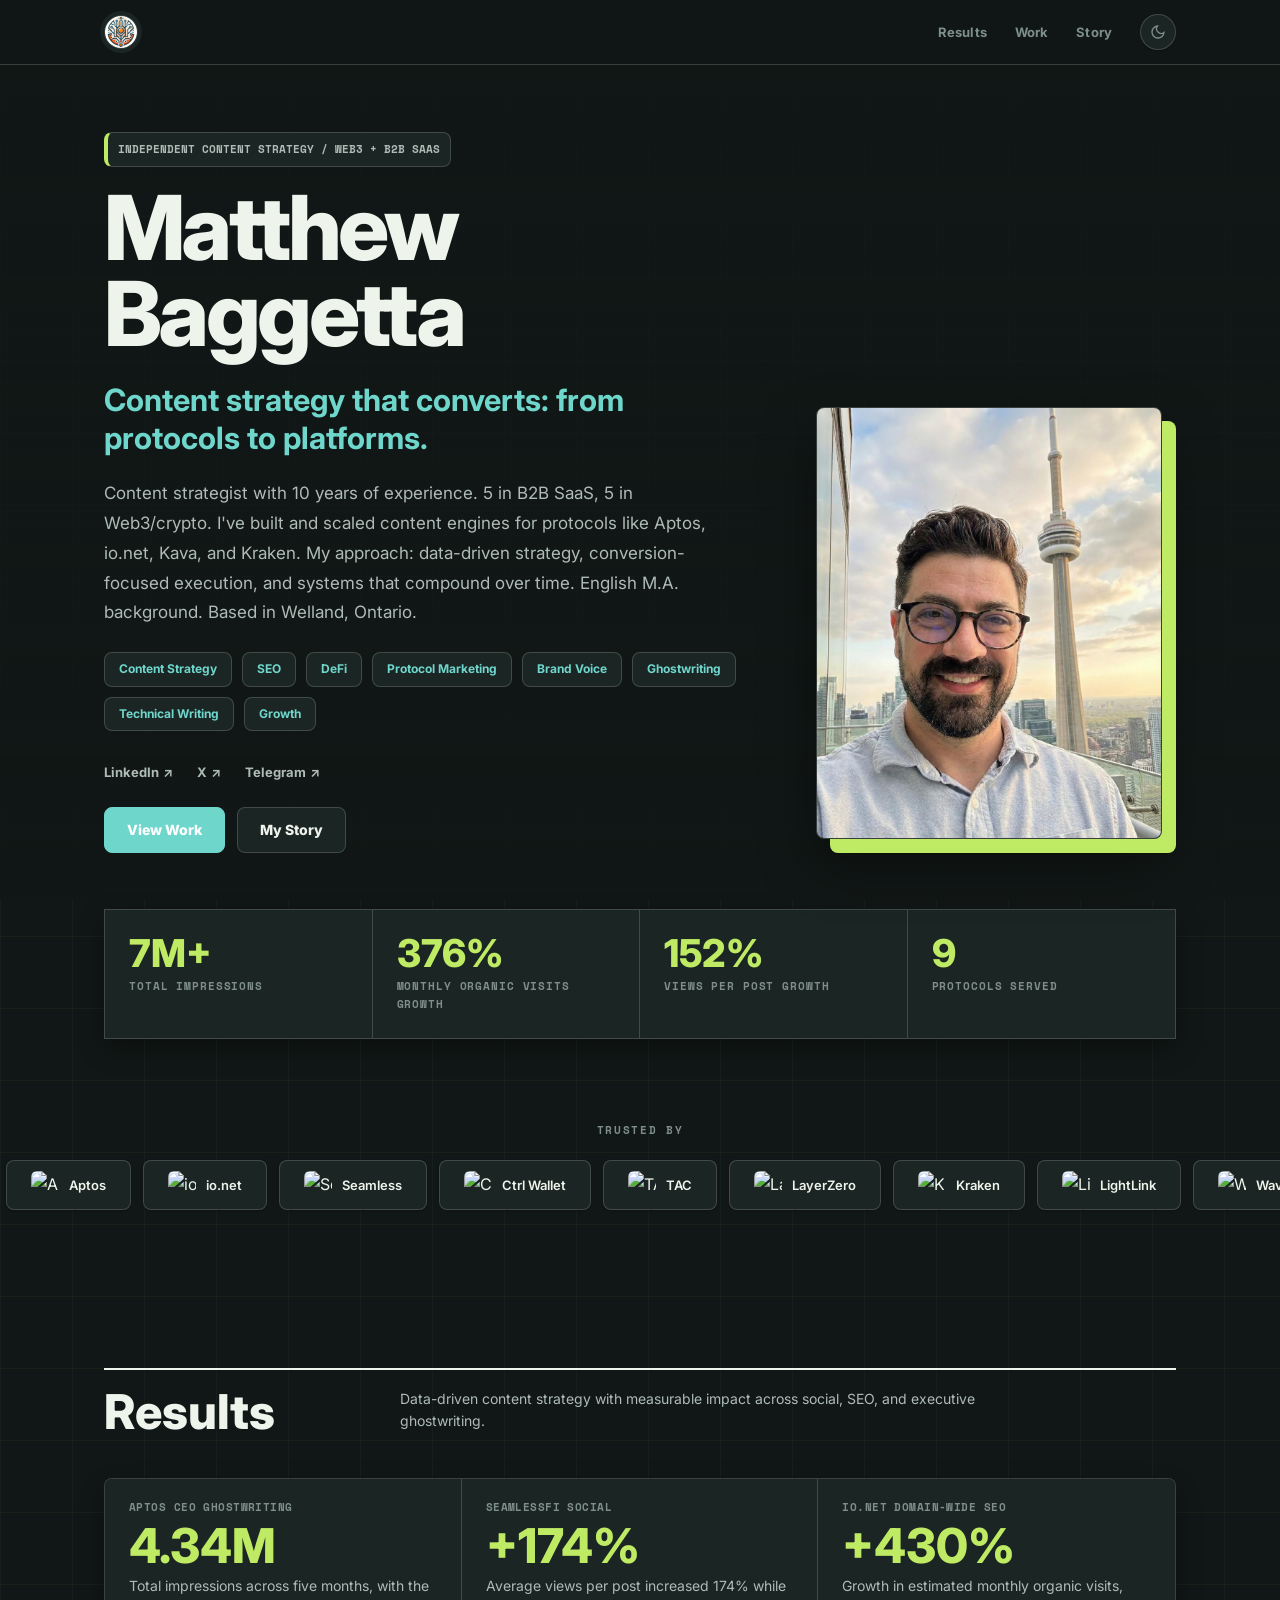
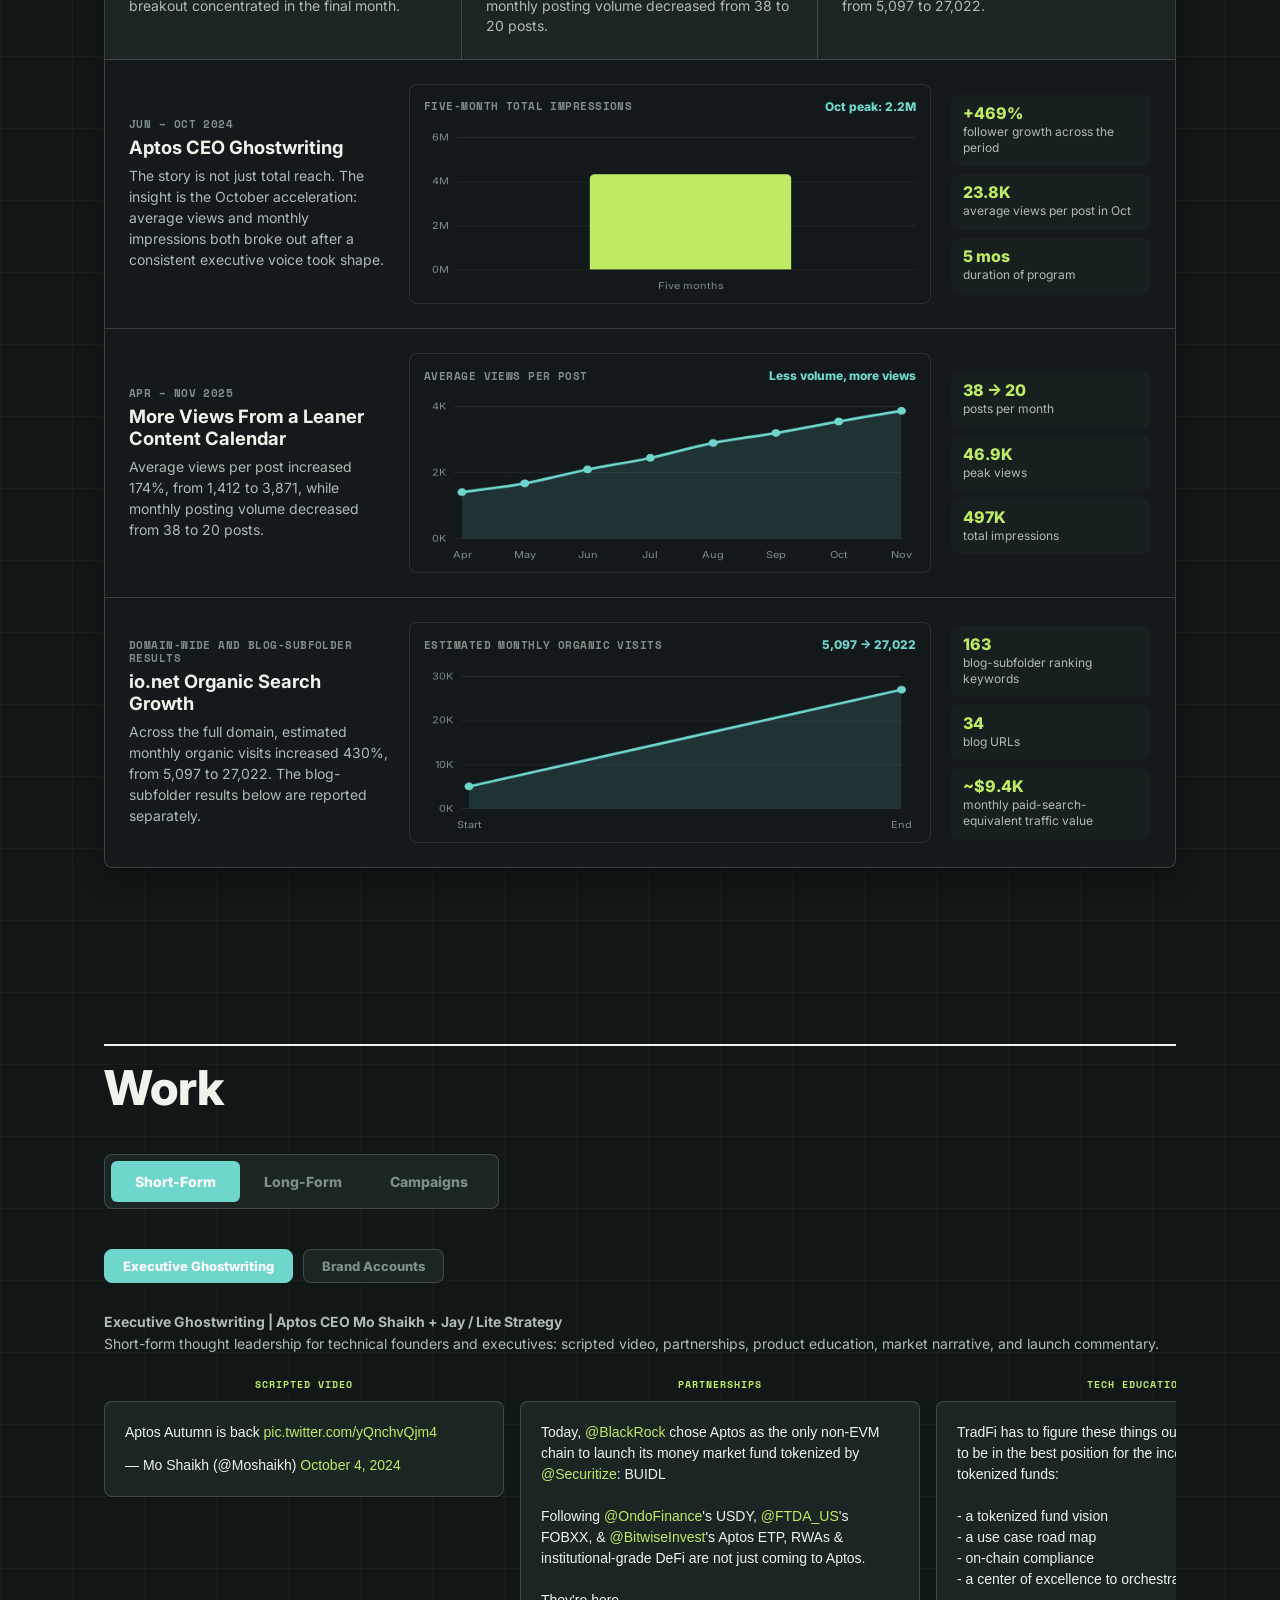
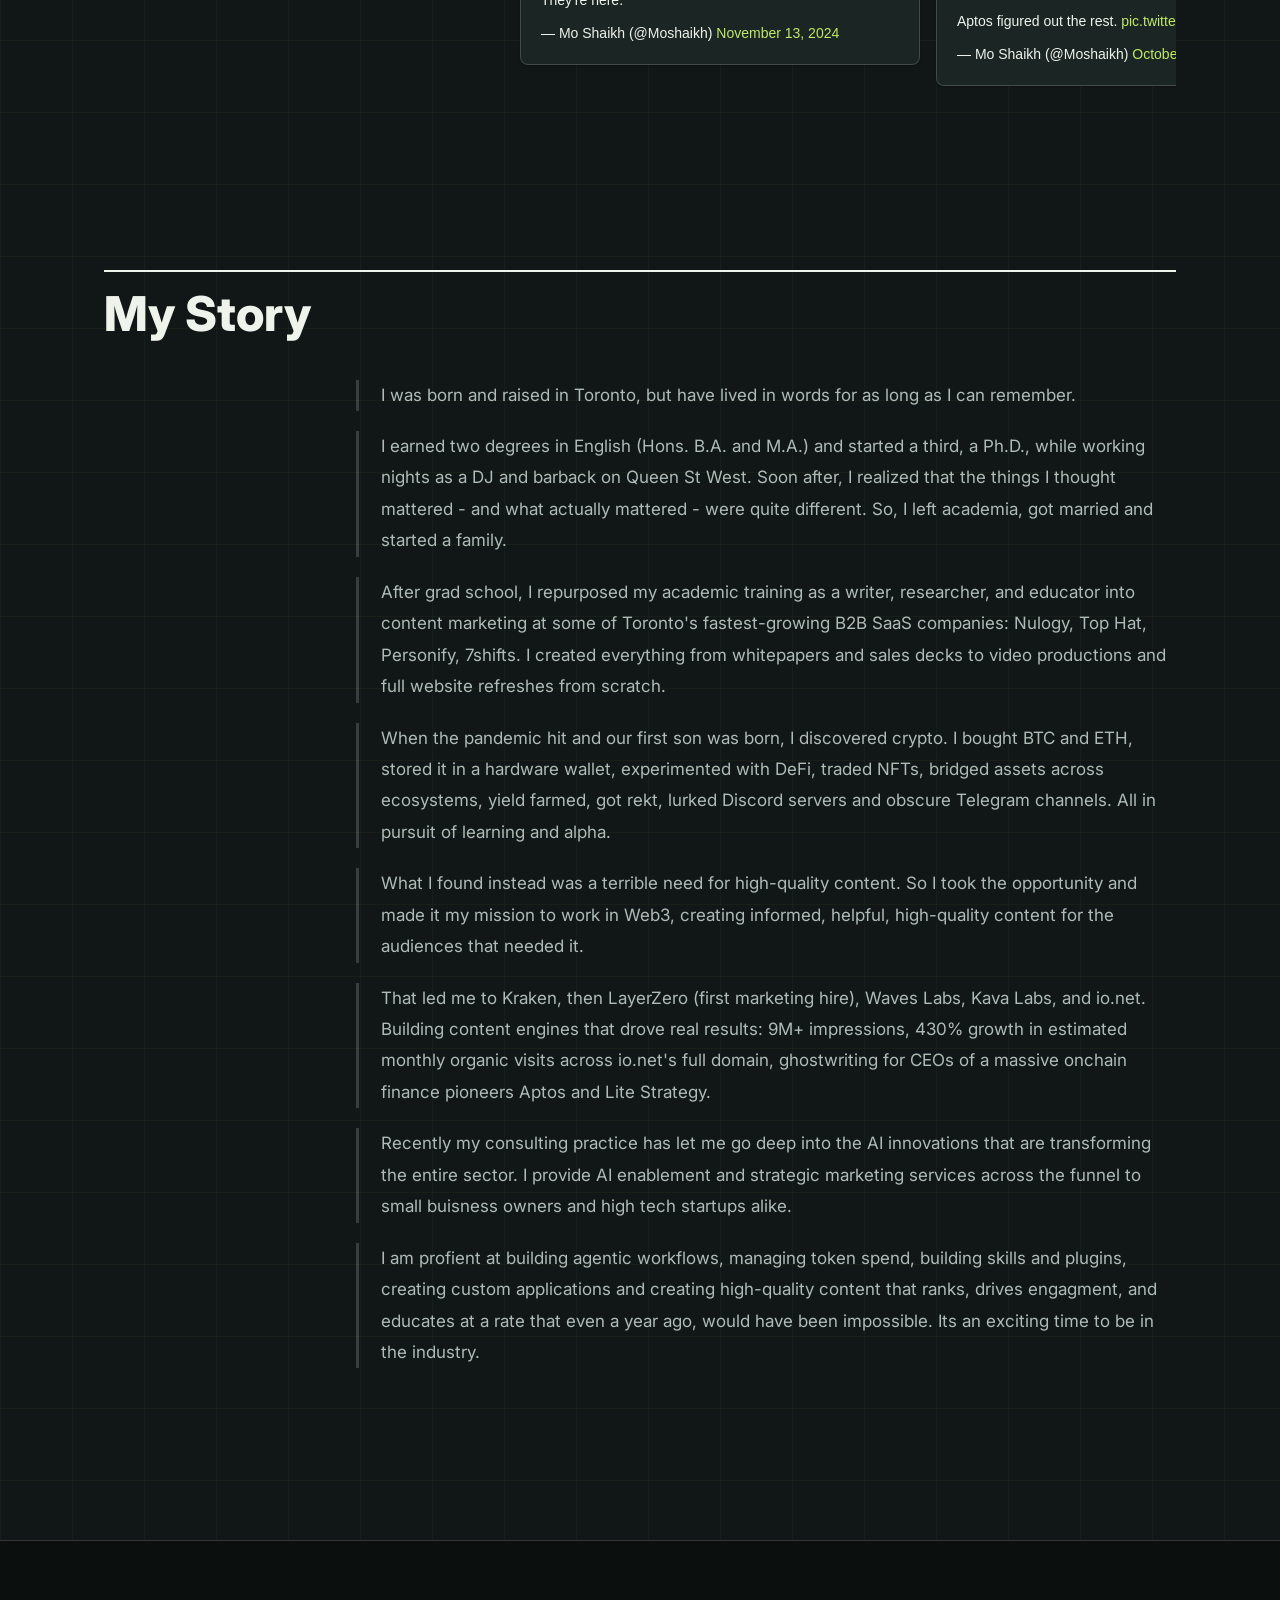
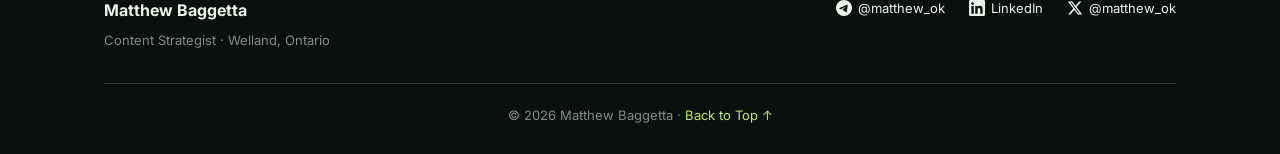
==== commit 9463fe9f: "fix: reconcile portfolio metric scope" ====
--- a/index.html
+++ b/index.html
@@ -1241,7 +1241,7 @@
                     </div>
                     <div class="chart-panel">
                         <div class="chart-head">
-                            <div class="chart-label">Monthly impressions</div>
+                            <div class="chart-label">Five-month total impressions</div>
                             <div class="chart-note">Oct peak: 2.2M</div>
                         </div>
                         <canvas id="aptosBarChart" height="170"></canvas>
@@ -1429,7 +1429,7 @@
                 <p>After grad school, I repurposed my academic training as a writer, researcher, and educator into content marketing at some of Toronto's fastest-growing B2B SaaS companies: Nulogy, Top Hat, Personify, 7shifts. I created everything from whitepapers and sales decks to video productions and full website refreshes from scratch.</p>
                 <p>When the pandemic hit and our first son was born, I discovered crypto. I bought BTC and ETH, stored it in a hardware wallet, experimented with DeFi, traded NFTs, bridged assets across ecosystems, yield farmed, got rekt, lurked Discord servers and obscure Telegram channels. All in pursuit of learning and alpha.</p>
                 <p>What I found instead was a terrible need for high-quality content. So I took the opportunity and made it my mission to work in Web3, creating informed, helpful, high-quality content for the audiences that needed it.</p>
-                <p>That led me to Kraken, then LayerZero (first marketing hire), Waves Labs, Kava Labs, and io.net. Building content engines that drove real results: 9M+ impressions, 430% SEO growth, ghostwriting for CEOs of a massive onchain finance pioneers Aptos and Lite Strategy.</p>
+                <p>That led me to Kraken, then LayerZero (first marketing hire), Waves Labs, Kava Labs, and io.net. Building content engines that drove real results: 9M+ impressions, 430% growth in estimated monthly organic visits across io.net's full domain, ghostwriting for CEOs of a massive onchain finance pioneers Aptos and Lite Strategy.</p>
                 <p>Recently my consulting practice has let me go deep into the AI innovations that are transforming the entire sector. I provide AI enablement and strategic marketing services across the funnel to small buisness owners and high tech startups alike.</p>
                 <p>I am profient at building agentic workflows, managing token spend, building skills and plugins, creating custom applications and creating high-quality content that ranks, drives engagment, and educates at a rate that even a year ago, would have been impossible. Its an exciting time to be in the industry.</p>
             </div>
@@ -1629,8 +1629,8 @@
             aptosBar = new Chart(document.getElementById('aptosBarChart'), {
                 type: 'bar',
                 data: {
-                    labels: ['Jun','Jul','Aug','Sep','Oct'],
-                    datasets: [{ label: 'Impressions', data: [270000,732000,409000,718000,2220000],
+                    labels: ['Five months'],
+                    datasets: [{ label: 'Impressions', data: [4340000],
                         backgroundColor: c.bar, borderRadius: 5, barPercentage: 0.62, categoryPercentage: 0.72 }]
                 },
                 options: {
@@ -1641,7 +1641,7 @@
                         tooltip: {
                             ...commonPlugins.tooltip,
                             callbacks: {
-                                label: context => `${(context.parsed.y / 1000000).toFixed(context.parsed.y >= 1000000 ? 1 : 2)}M impressions`
+                                label: context => `${context.parsed.y.toLocaleString()} impressions`
                             }
                         }
                     },
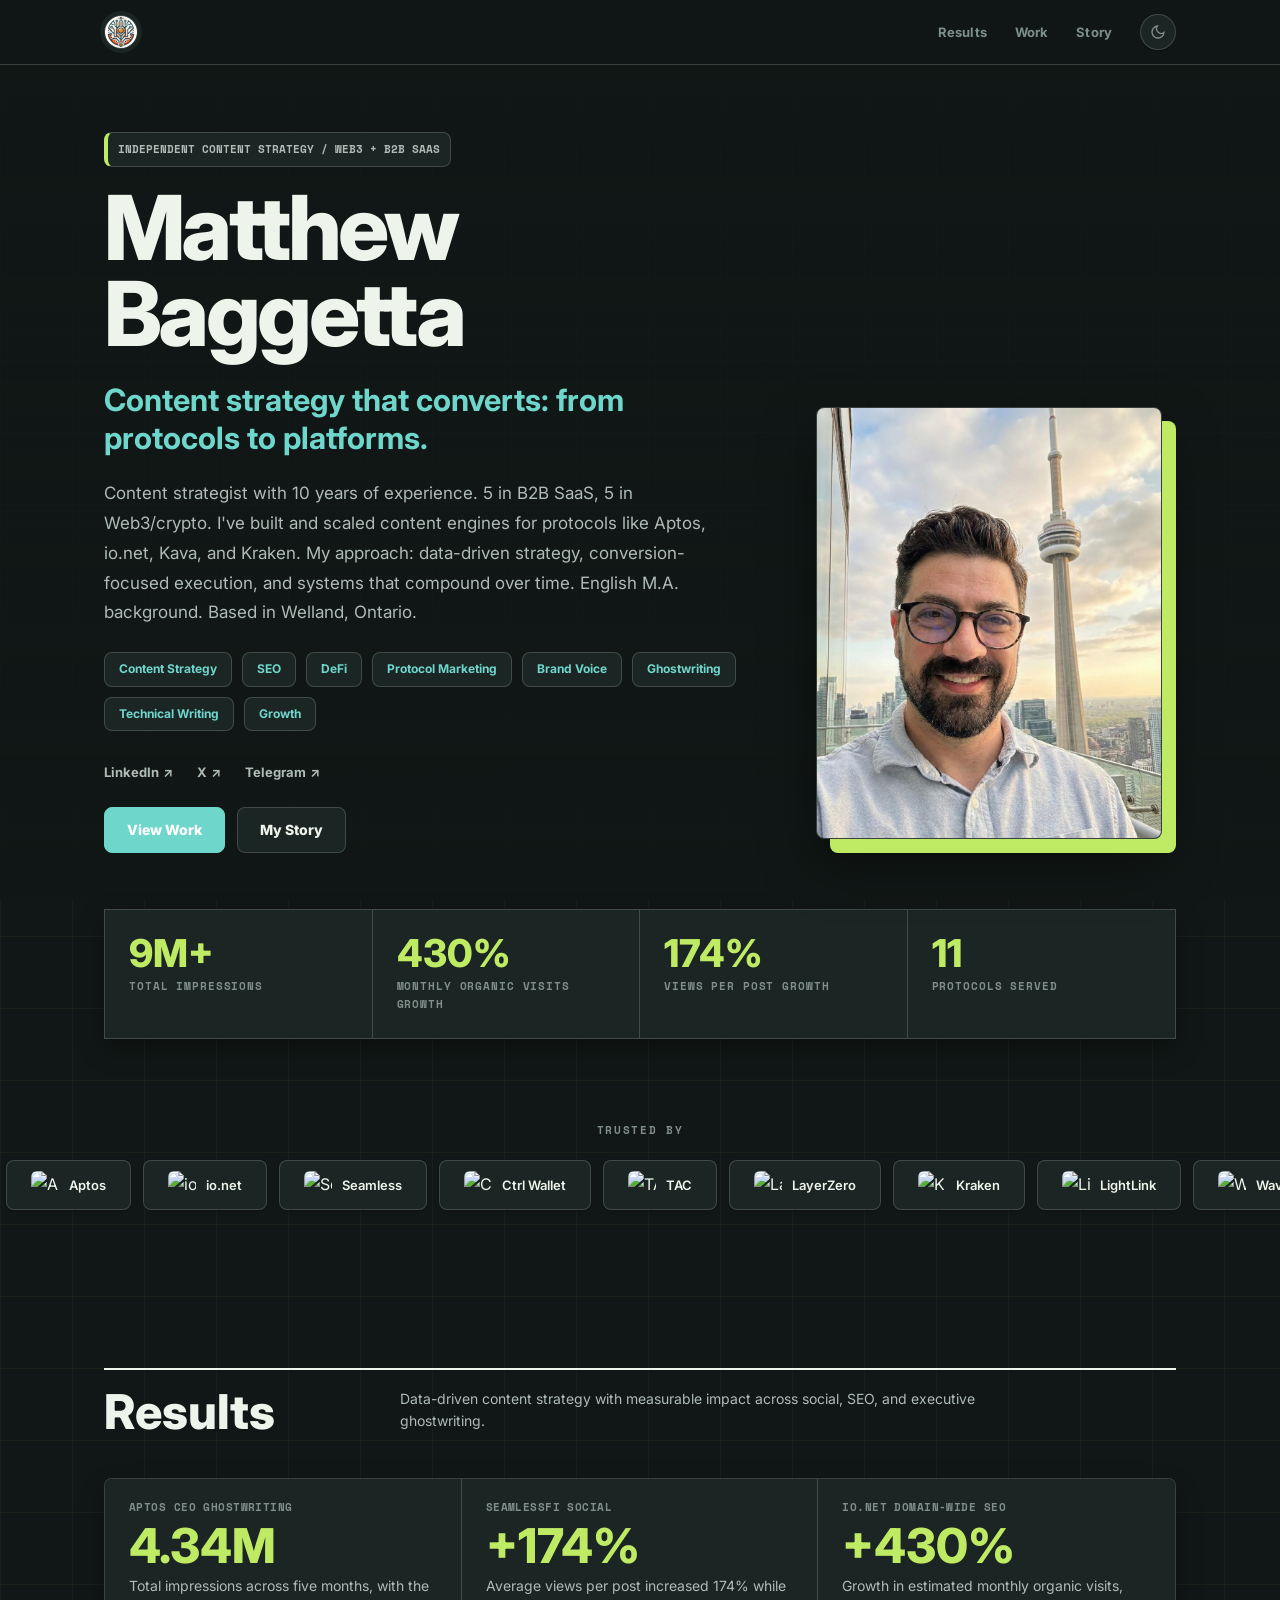
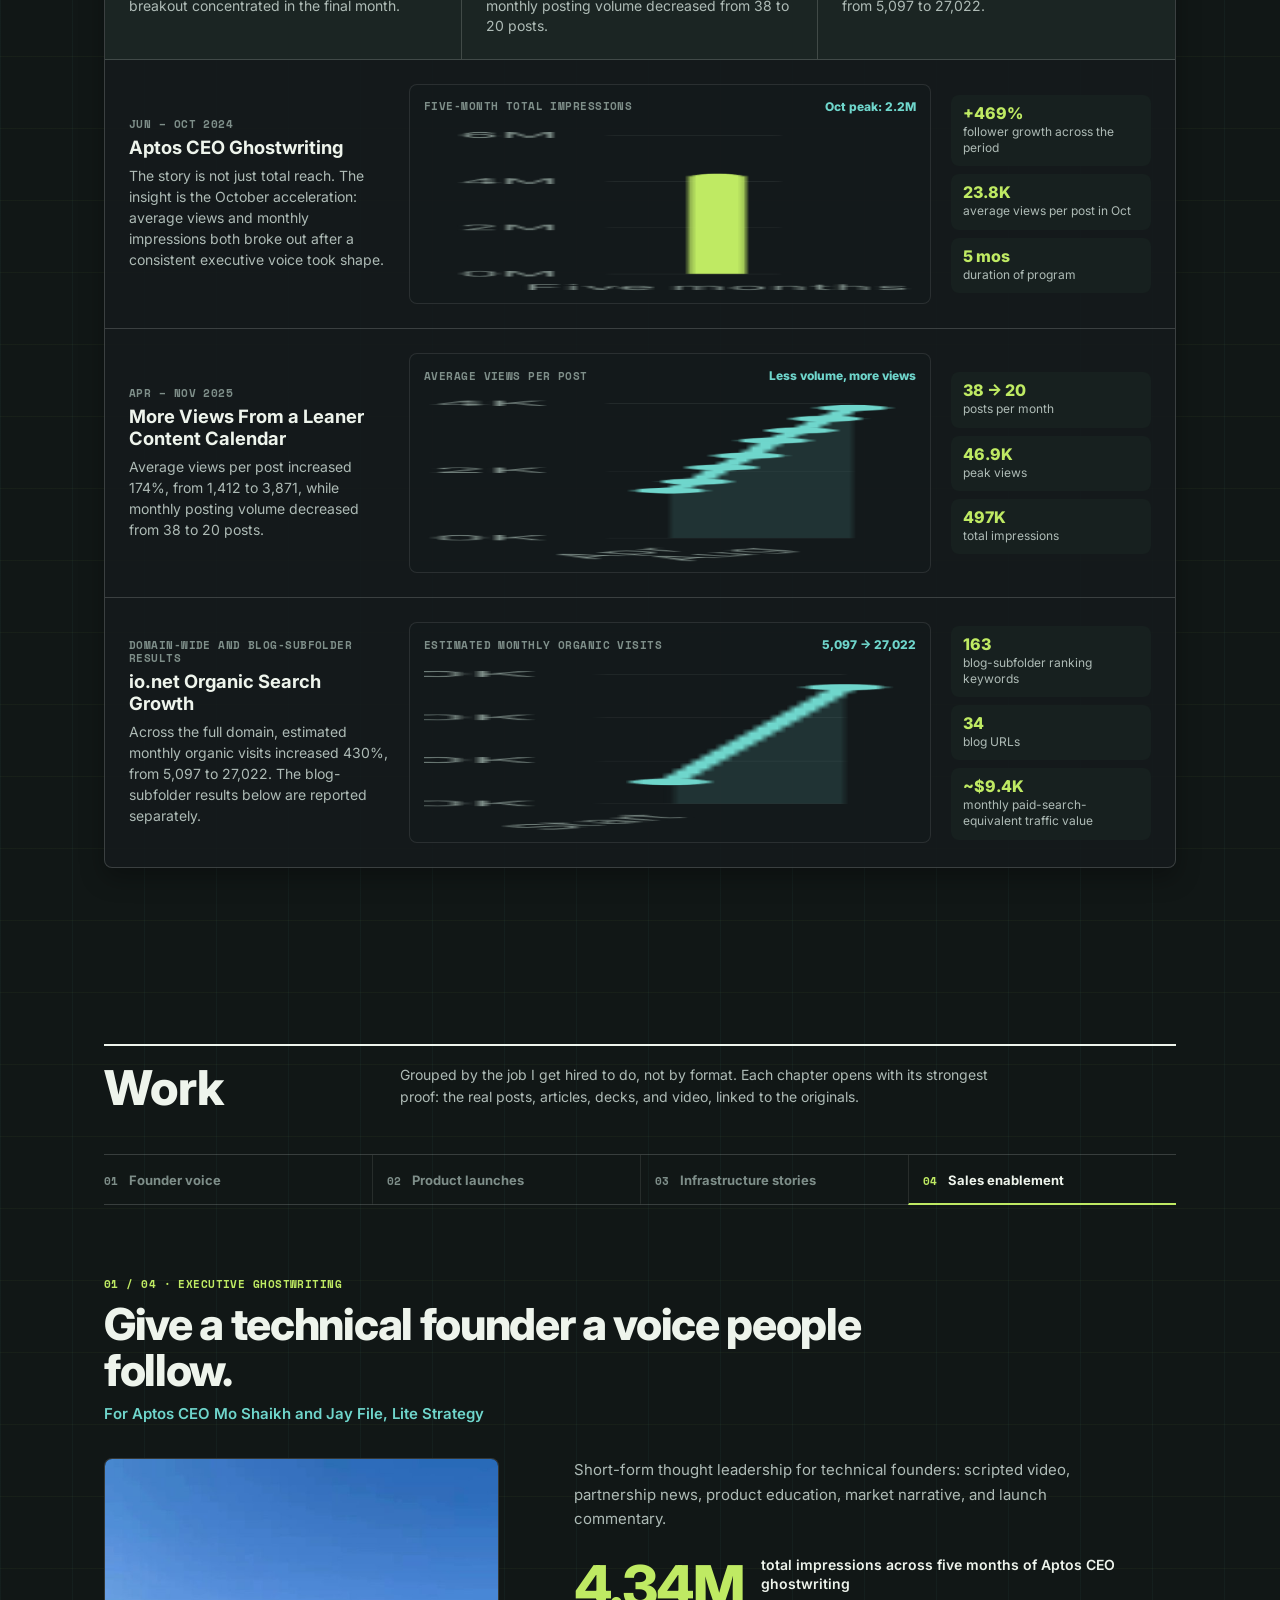
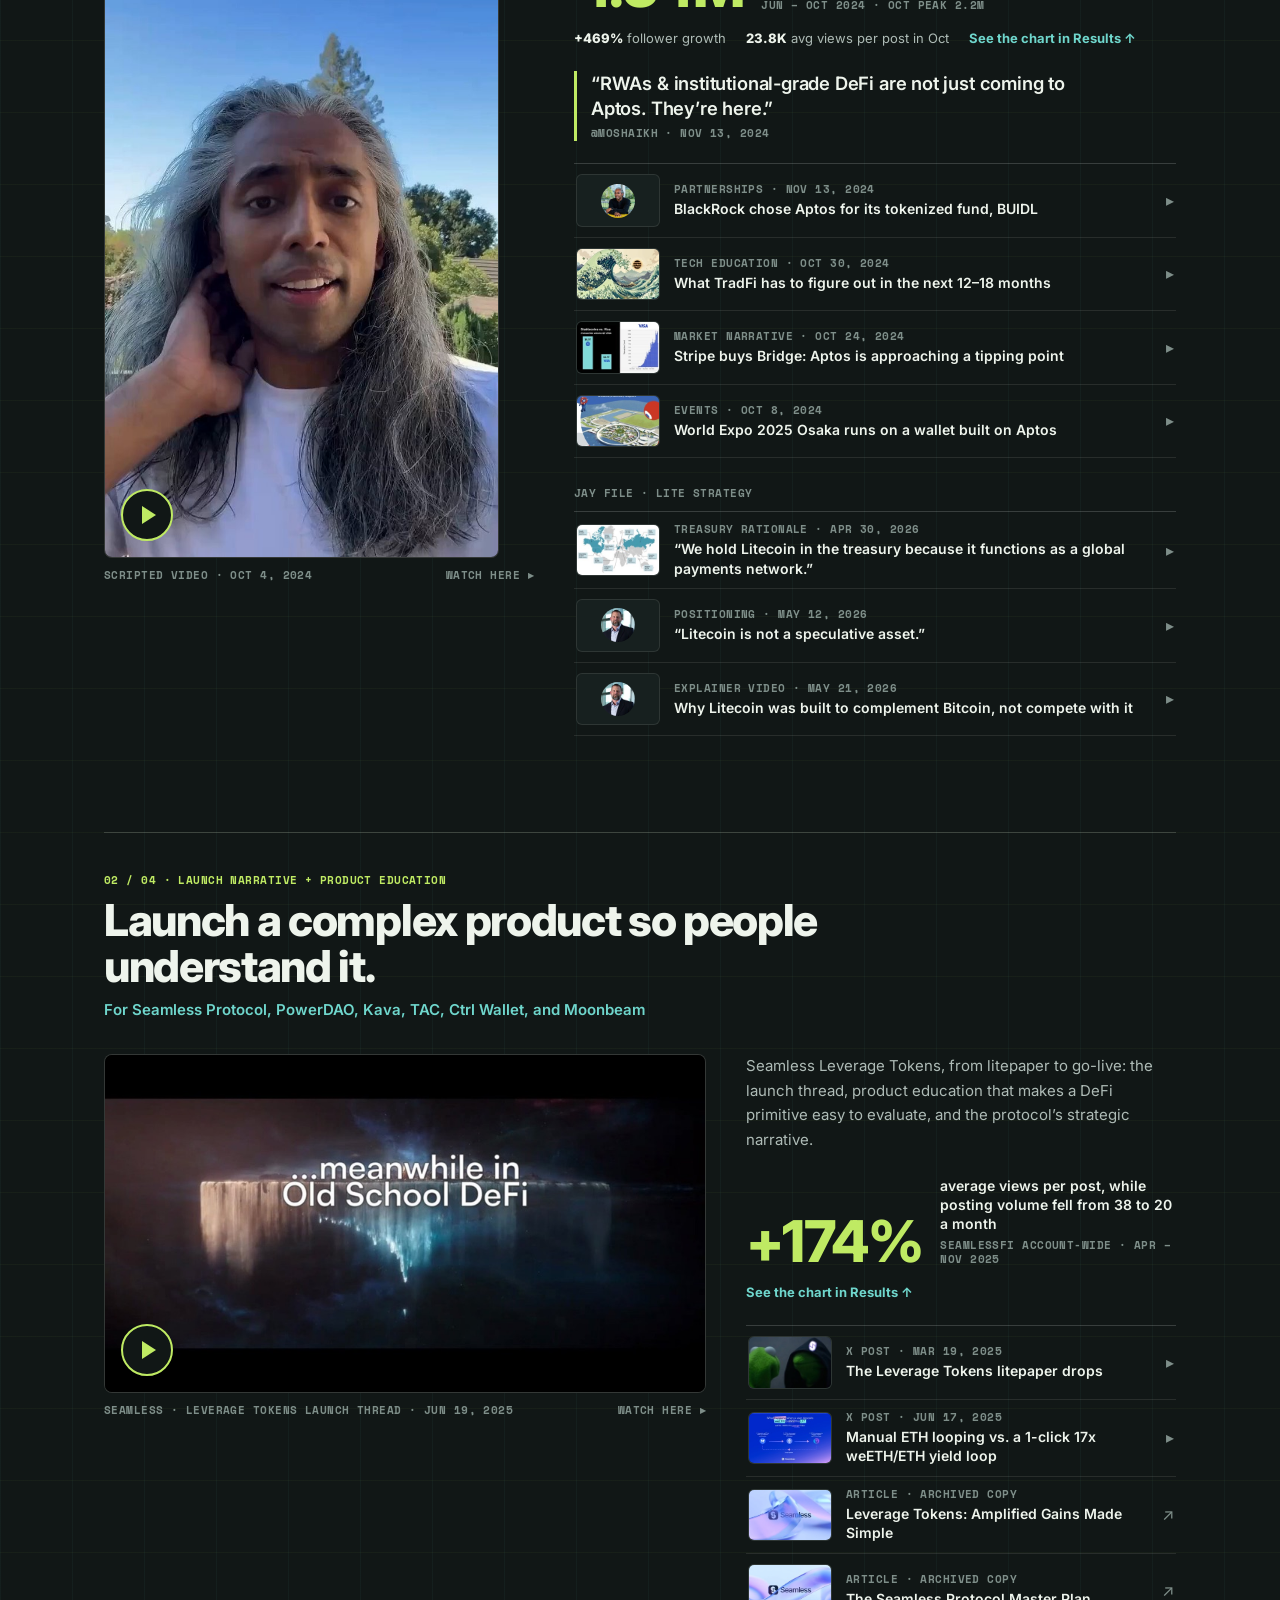
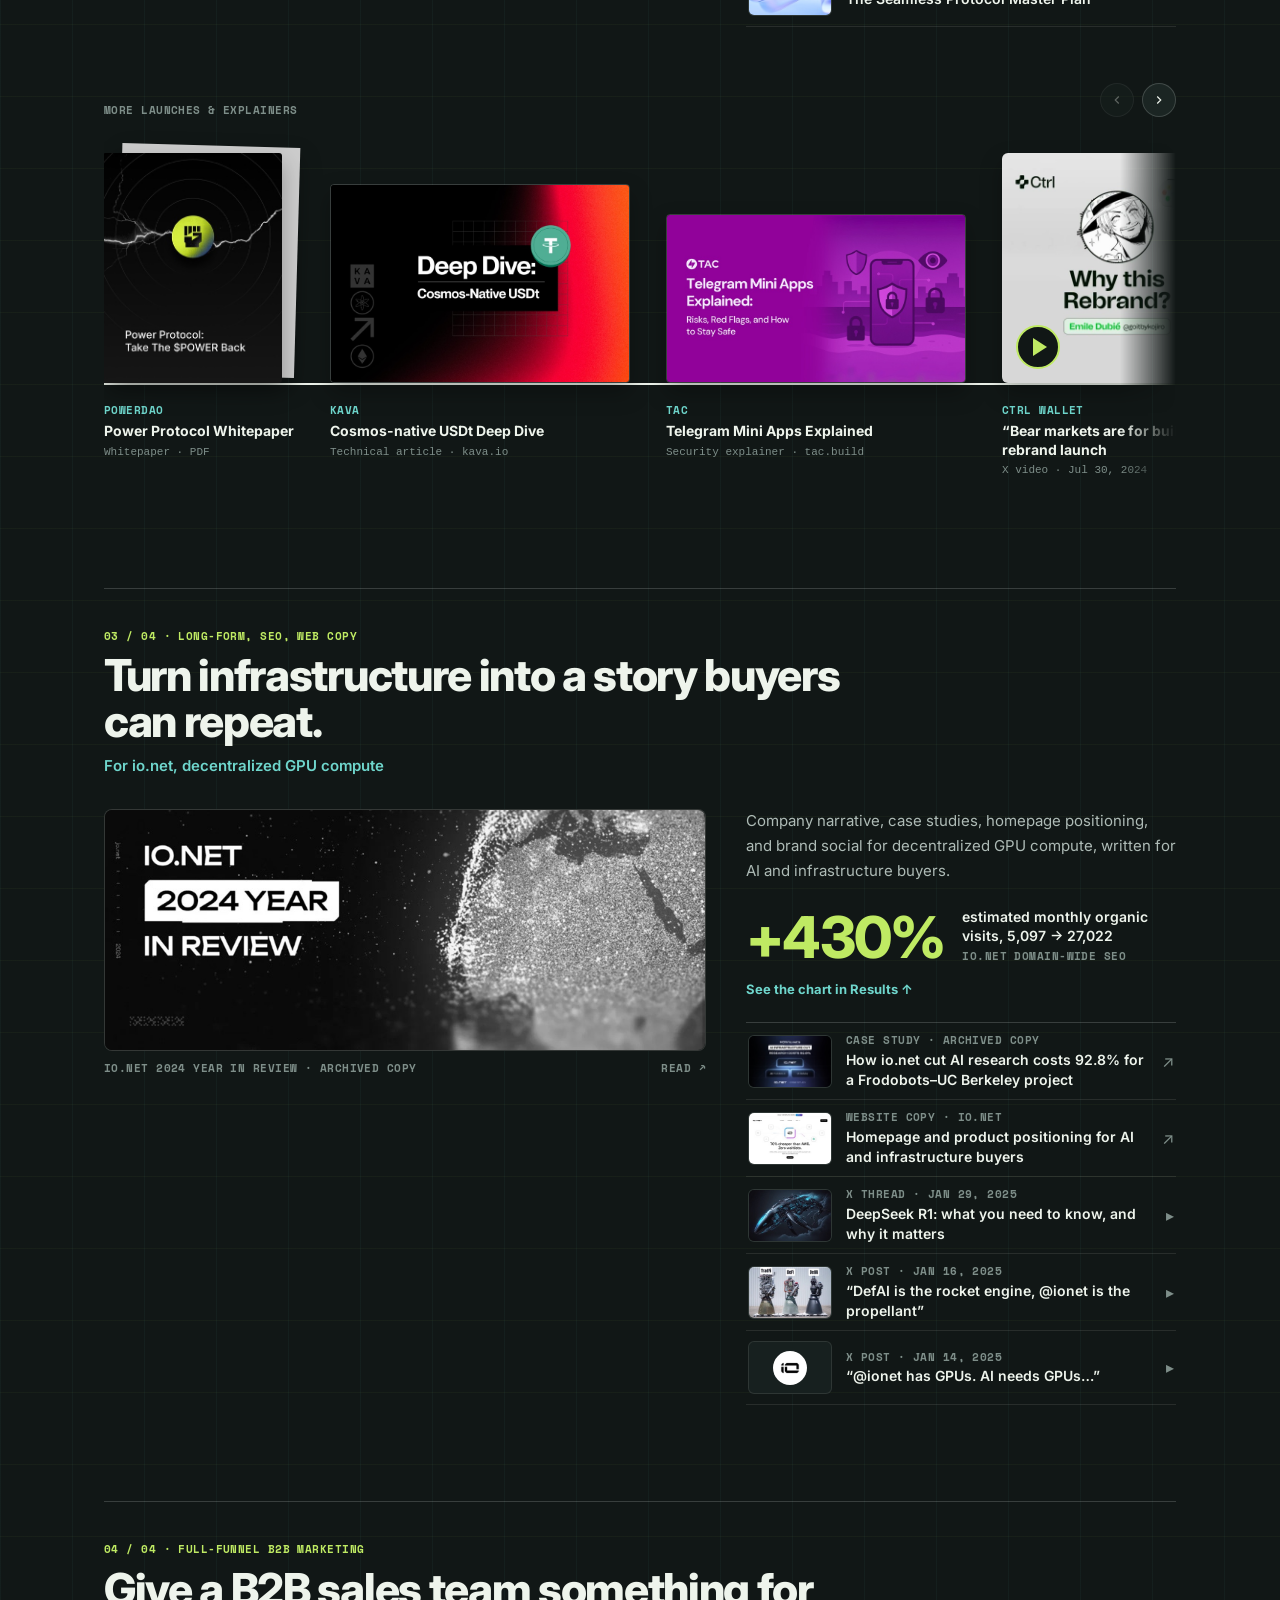
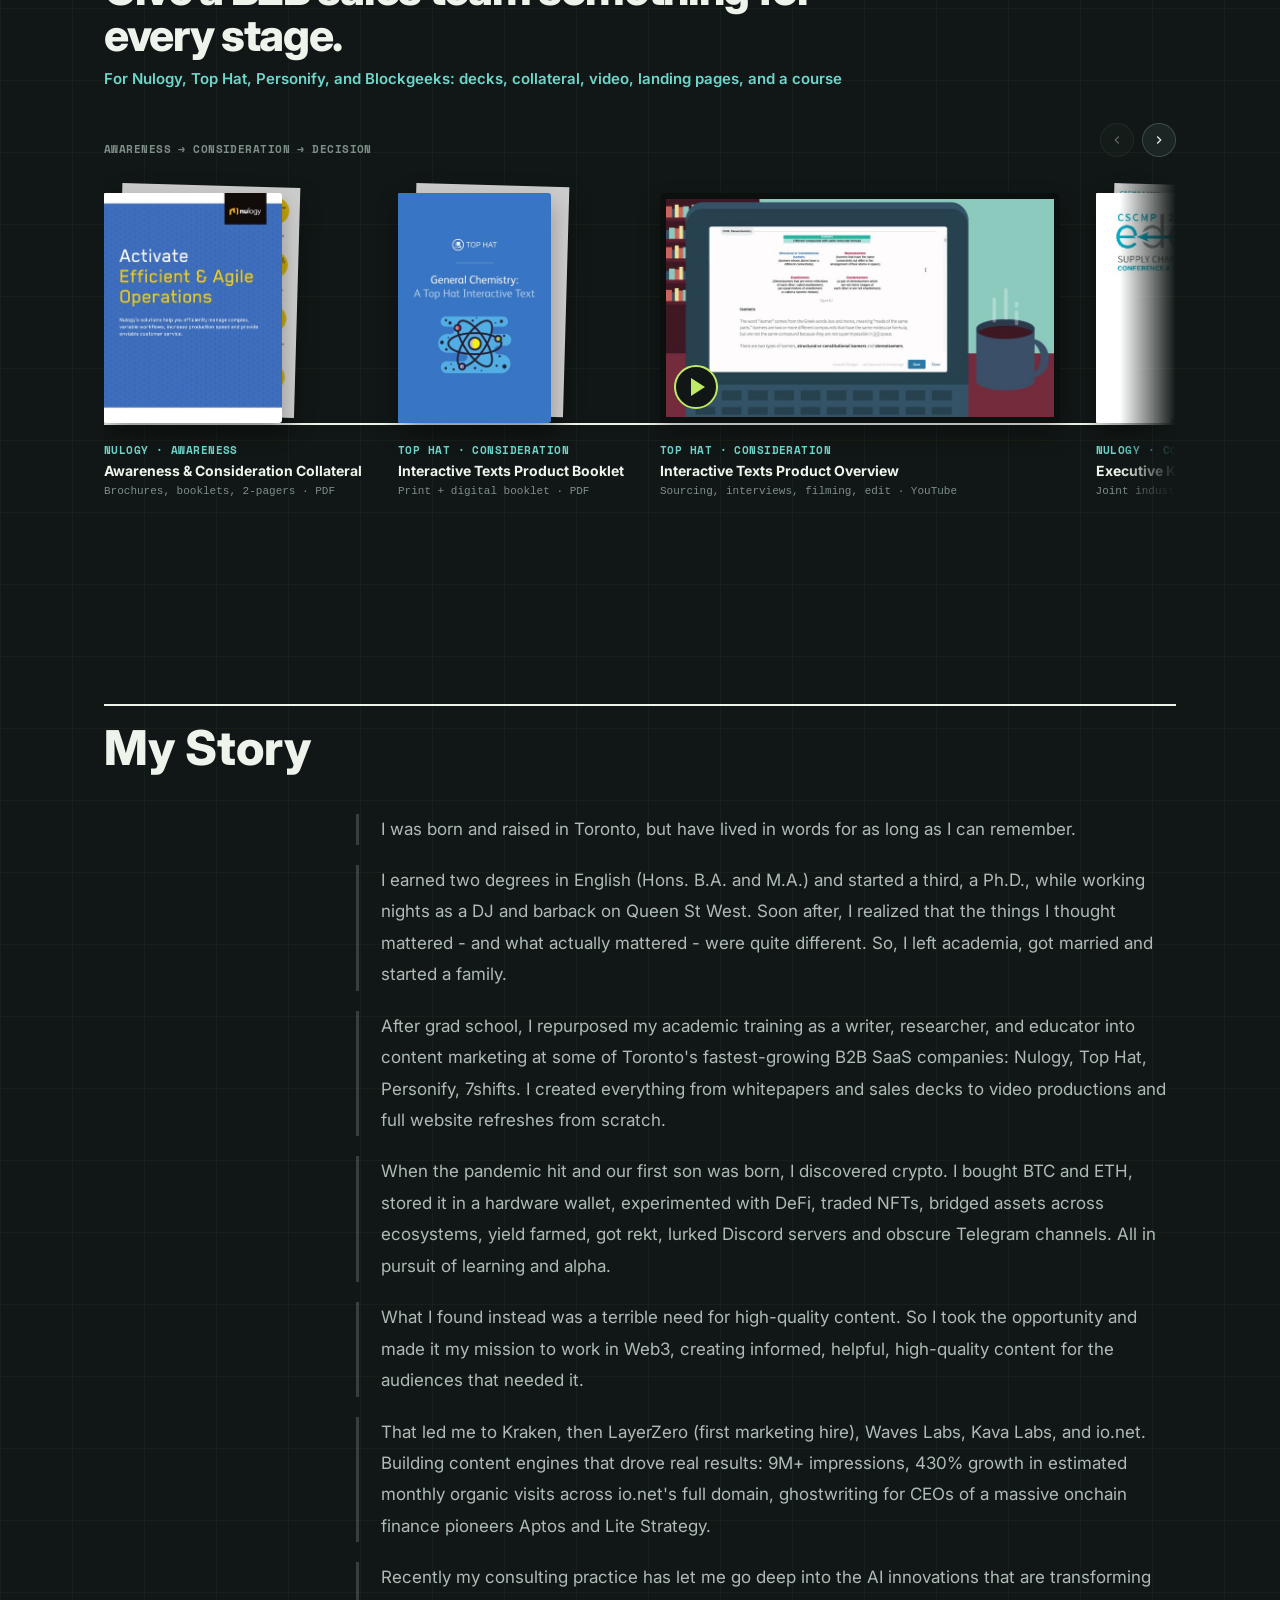
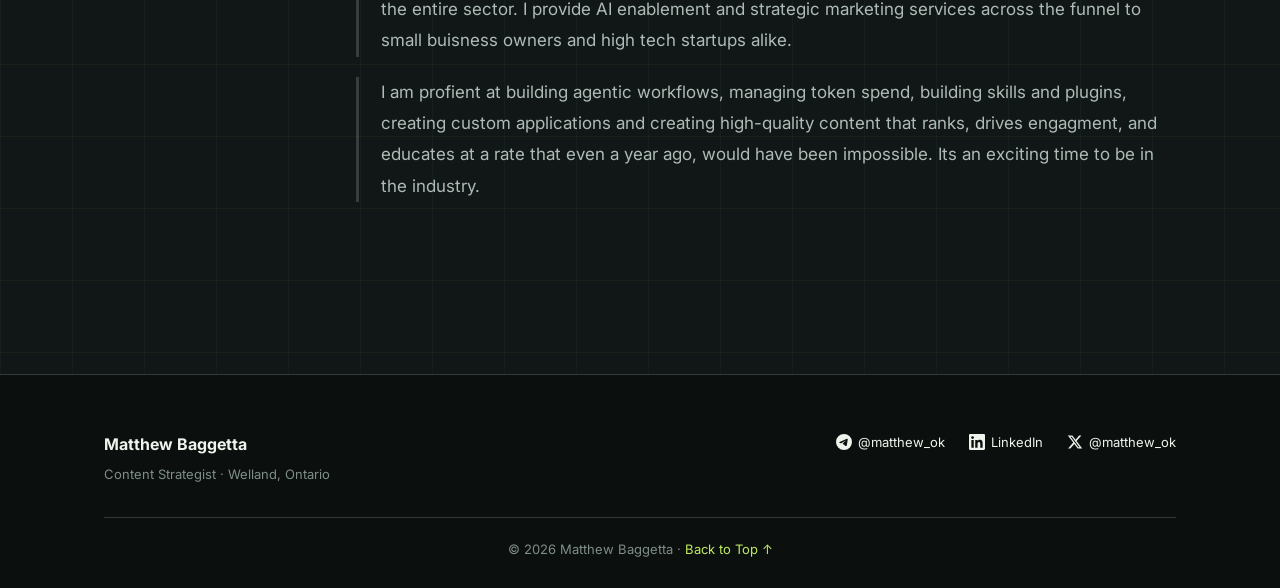
==== commit ede06eac: "Redesign Work section: chapters by job, real thumbnails, click-to-load embeds Replace the tabbed car" ====
--- a/index.html
+++ b/index.html
@@ -15,6 +15,7 @@
     <style>
         * { margin: 0; padding: 0; box-sizing: border-box; }
         html { scroll-behavior: smooth; }
+        @media (prefers-reduced-motion: reduce) { html { scroll-behavior: auto; } }
 
         body {
             font-family: 'Inter', -apple-system, BlinkMacSystemFont, 'Avenir Next', sans-serif;
@@ -388,97 +389,453 @@
             line-height: 1.35;
         }
 
-        /* ---- Work Cards ---- */
-        .work-grid {
-            display: grid; grid-template-columns: repeat(auto-fit, minmax(280px, 1fr));
-            gap: 16px; margin-top: 20px;
-        }
-        .work-card {
-            background: var(--bg-card); padding: 24px; border-radius: var(--radius-md);
-            transition: var(--transition); border: 1px solid var(--border);
-            display: block; box-shadow: var(--shadow-sm);
-        }
-        a.work-card { text-decoration: none; color: inherit; cursor: pointer; }
-        .work-card:hover {
-            transform: translateY(-3px);
+        /* ---- Work: chapters by job, flagship proof + artifact shelves ---- */
+        .mono {
+            font-family: 'Space Mono', monospace;
+            font-size: 11px; line-height: 1.35; font-weight: 700;
+            text-transform: uppercase; letter-spacing: 0.04em;
+        }
+        html:not([data-theme="dark"]) #work,
+        html:not([data-theme="dark"]) .w-embed { --text-muted: #626F6B; --warm-accent: #5A7022; }
+        #work :focus-visible { outline: 2px solid var(--warm-accent); outline-offset: 3px; }
+
+        .w-jobnav {
+            display: grid; grid-template-columns: repeat(4, minmax(0, 1fr));
+            border-top: 1px solid var(--border); border-bottom: 1px solid var(--border);
+            margin-bottom: 72px;
+        }
+        .w-jobnav a {
+            display: flex; gap: 10px; align-items: baseline;
+            padding: 14px 14px 12px 0; font-size: 13px; font-weight: 700;
+            color: var(--text-muted); border-bottom: 2px solid transparent; margin-bottom: -1px;
+        }
+        .w-jobnav a + a { padding-left: 14px; border-left: 1px solid var(--border-subtle); }
+        .w-jobnav a .mono { color: inherit; }
+        .w-jobnav a:hover { color: var(--text-primary); }
+        .w-jobnav a[aria-current="true"] { color: var(--text-primary); border-bottom-color: var(--warm-accent); }
+        .w-jobnav a[aria-current="true"] .mono { color: var(--warm-accent); }
+
+        .w-job { scroll-margin-top: 88px; }
+        [tabindex="-1"]:focus { outline: none; }
+        .w-job + .w-job { margin-top: 96px; padding-top: 40px; border-top: 1px solid var(--border); }
+        .w-job-head { max-width: 760px; margin-bottom: 32px; }
+        .w-job-num { color: var(--warm-accent); }
+        .w-job-head h3 {
+            font-size: clamp(1.75rem, 3.6vw, 2.75rem); line-height: 1.04; letter-spacing: -0.03em;
+            margin: 10px 0 10px; color: var(--text-primary);
+        }
+        .w-job-for { font-size: 15px; font-weight: 600; color: var(--accent); line-height: 1.5; }
+
+        .w-job-body {
+            display: grid; grid-template-columns: minmax(0, 7fr) minmax(0, 5fr);
+            gap: 40px; align-items: start;
+        }
+        .w-job-body--portrait { grid-template-columns: minmax(0, 5fr) minmax(0, 7fr); }
+
+        /* Lead media: shown whole at its real proportions, never cropped */
+        .w-lead { display: block; color: inherit; }
+        .w-lead-frame {
+            position: relative; display: block; overflow: hidden;
+            border: 1px solid var(--border); border-radius: 8px; background: #0B0F0E;
+            transition: border-color 0.2s ease;
+        }
+        .w-lead-frame { --lead-max: min(78vh, 760px); width: min(100%, calc(var(--lead-max) * var(--ar, 1.7778))); }
+        .w-lead-frame img { display: block; width: 100%; height: auto; }
+        .w-lead:hover .w-lead-frame { border-color: var(--warm-accent); }
+        .w-lead-cap {
+            display: flex; justify-content: space-between; gap: 12px; flex-wrap: wrap;
+            padding-top: 10px; color: var(--text-muted);
+        }
+        .w-lead:hover .w-go { color: var(--warm-accent); }
+        @media (min-width: 901px) { .w-lead { position: sticky; top: 88px; } }
+
+        .w-play {
+            position: absolute; left: 16px; bottom: 16px; width: 52px; height: 52px; border-radius: 50%;
+            background: #111716; border: 2px solid #BFEA63; display: grid; place-items: center;
+            transition: background 0.2s ease;
+        }
+        .w-play::before {
+            content: ""; border-style: solid; border-width: 9px 0 9px 14px;
+            border-color: transparent transparent transparent #BFEA63; margin-left: 4px;
+        }
+        .w-lead:hover .w-play, .w-item:hover .w-play { background: #BFEA63; }
+        .w-lead:hover .w-play::before, .w-item:hover .w-play::before { border-left-color: #111716; }
+
+        .w-detail { min-width: 0; }
+        .w-desc { font-size: 15px; color: var(--text-secondary); line-height: 1.65; max-width: 56ch; }
+        .w-outcome {
+            display: grid; grid-template-columns: auto minmax(0, 1fr); gap: 4px 18px; align-items: end;
+            margin: 24px 0 0;
+        }
+        .w-big {
+            grid-row: span 2; font-weight: 800; color: var(--warm-accent);
+            font-size: clamp(2.6rem, 5vw, 3.6rem); line-height: 0.9; letter-spacing: -0.03em;
+        }
+        .w-what { font-size: 14px; font-weight: 600; color: var(--text-primary); line-height: 1.35; }
+        .w-scope { color: var(--text-muted); }
+        .w-receipts {
+            display: flex; flex-wrap: wrap; gap: 6px 20px; margin-top: 14px;
+            font-size: 13px; color: var(--text-secondary);
+        }
+        .w-receipts b { color: var(--text-primary); font-weight: 800; }
+        .w-receipts a { color: var(--accent); font-weight: 700; padding: 8px 0; margin: -8px 0; }
+        .w-pull {
+            margin: 22px 0 0; padding-left: 14px; border-left: 3px solid var(--warm-accent);
+            font-size: 1.15rem; font-weight: 600; line-height: 1.35; letter-spacing: -0.01em;
+            color: var(--text-primary); max-width: 42ch;
+        }
+        .w-pull cite { display: block; font-style: normal; margin-top: 6px; color: var(--text-muted); }
+        .w-sublabel { color: var(--text-muted); margin-top: 28px; }
+
+        .w-pieces { list-style: none; margin-top: 22px; border-top: 1px solid var(--border); }
+        .w-sublabel + .w-pieces { margin-top: 10px; }
+        .w-pieces li { border-bottom: 1px solid var(--border-subtle); }
+        .w-pieces a {
+            display: grid; grid-template-columns: 84px minmax(0, 1fr) auto; gap: 14px; align-items: center;
+            padding: 10px 2px; color: var(--text-secondary);
+        }
+        .w-pieces a:hover { background: var(--accent-soft); color: var(--text-primary); }
+        .w-fmt { display: block; color: var(--text-muted); margin-bottom: 2px; }
+        .w-t { display: block; font-size: 14px; font-weight: 600; line-height: 1.4; color: var(--text-primary); }
+        .w-arr { color: var(--text-muted); transition: transform 0.2s ease, color 0.2s ease; }
+        .w-pieces a:hover .w-arr { color: var(--warm-accent); transform: translate(2px, -2px); }
+        .w-thumb {
+            display: block; width: 84px; aspect-ratio: 16 / 10; overflow: hidden;
+            border-radius: 6px; border: 1px solid var(--border-subtle); background: var(--bg-secondary);
+        }
+        .w-thumb img { display: block; width: 100%; height: 100%; object-fit: cover; }
+        .w-thumb--av { display: grid; place-items: center; }
+        .w-thumb--av img { width: 34px; height: 34px; border-radius: 50%; }
+
+        /* Shelves: real artifacts at their real proportions, standing on a ledge */
+        .w-shelf-block { margin-top: 56px; }
+        .w-shelf-block--lead { margin-top: 8px; }
+        .w-shelf-head { display: flex; justify-content: space-between; align-items: end; gap: 16px; }
+        .w-shelf-head .w-sublabel { margin-top: 0; }
+        .w-shelf-ctrl { display: flex; gap: 8px; }
+        .w-shelf-btn {
+            width: 34px; height: 34px; border-radius: 50%; display: grid; place-items: center; cursor: pointer;
+            border: 1px solid var(--border); background: var(--bg-card); color: var(--text-primary);
+        }
+        .w-shelf-btn svg { width: 14px; height: 14px; }
+        .w-shelf-btn:hover:not([aria-disabled="true"]) { border-color: var(--accent); color: var(--accent); }
+        .w-shelf-btn[aria-disabled="true"] { opacity: 0.35; cursor: default; }
+
+        .w-shelf {
+            --stage: 230px;
+            position: relative; list-style: none; margin: 8px 0 0;
+            display: flex; gap: 36px; align-items: flex-start;
+            overflow-x: auto; overflow-y: hidden; overscroll-behavior-x: contain;
+            scroll-snap-type: x mandatory; padding: 28px 2px 14px;
+            scrollbar-width: thin; scrollbar-color: var(--border) transparent;
+            background: linear-gradient(var(--text-primary), var(--text-primary)) no-repeat 0 calc(28px + var(--stage)) / 100% 2px;
+            --fade-l: 0px; --fade-r: 0px;
+            -webkit-mask-image: linear-gradient(to right, transparent 0, #000 var(--fade-l), #000 calc(100% - var(--fade-r)), transparent 100%);
+                    mask-image: linear-gradient(to right, transparent 0, #000 var(--fade-l), #000 calc(100% - var(--fade-r)), transparent 100%);
+        }
+        .w-shelf.more-l { --fade-l: 36px; }
+        .w-shelf.more-r { --fade-r: 56px; }
+        .w-shelf > li { flex: 0 0 auto; scroll-snap-align: start; }
+        .w-shelf > li:last-child { padding-right: 40px; }
+        .w-shelf:focus-visible { outline-offset: -2px; }
+
+        .w-item { display: flex; flex-direction: column; color: inherit; min-width: 180px; }
+        .w-obj {
+            position: relative; display: flex; align-items: flex-end;
+            height: var(--stage); transition: transform 0.28s cubic-bezier(.2,.7,.3,1);
+        }
+        .w-obj > img, .w-under img {
+            display: block; height: 100%; width: auto; max-width: none;
+            box-shadow: 0 10px 22px rgba(0, 0, 0, 0.28);
+        }
+        a.w-item:hover .w-obj { transform: translateY(-8px); }
+        .w-obj--doc > img, .w-obj--deck > img { position: relative; z-index: 1; border-radius: 1px 3px 3px 1px; }
+        .w-under {
+            position: absolute; left: 0; bottom: 0; height: 100%;
+            transform: translate(12px, -10px) rotate(1.6deg); transform-origin: 0 100%;
+            filter: brightness(0.8); transition: transform 0.28s cubic-bezier(.2,.7,.3,1);
+        }
+        a.w-item:hover .w-under { transform: translate(20px, -6px) rotate(3deg); }
+        .w-obj--web > img { border-radius: 4px; border: 1px solid var(--border); height: auto; max-height: 100%; width: 300px; }
+        .w-obj--post > img, .w-obj--logo > img { border-radius: 6px; }
+        .w-obj--video > img { border-radius: 6px; border: 6px solid #0B0F0E; }
+        .w-obj--video .w-play, .w-obj--post .w-play { left: 14px; bottom: 14px; width: 44px; height: 44px; }
+        .w-obj--quote, .w-obj--stat {
+            width: 230px; flex-direction: column; align-items: stretch; justify-content: space-between;
+            padding: 16px; border: 1px solid var(--border); border-radius: 6px; background: var(--bg-card);
+            box-shadow: 0 10px 22px rgba(0, 0, 0, 0.18);
+        }
+        .w-q-who { display: flex; align-items: center; gap: 8px; color: var(--text-muted); text-transform: none; }
+        .w-q-who img { width: 22px; height: 22px; border-radius: 50%; }
+        .w-q { font-size: 1.05rem; font-weight: 600; line-height: 1.35; letter-spacing: -0.01em; color: var(--text-primary); }
+        .w-stat-fig { font-weight: 800; font-size: 4.6rem; line-height: 0.85; letter-spacing: -0.05em; color: var(--warm-accent); margin-top: auto; }
+        .w-stat-l { font-size: 1.1rem; font-weight: 700; color: var(--text-primary); margin-top: 6px; }
+        .w-stat-foot { color: var(--text-muted); border-top: 1px solid var(--border-subtle); padding-top: 10px; margin-top: 14px; }
+
+        .w-cap { display: block; padding-top: 20px; max-width: 300px; }
+        .w-client { display: block; color: var(--accent); }
+        .w-title { display: block; font-size: 14px; font-weight: 700; line-height: 1.3; margin-top: 4px; color: var(--text-primary); }
+        .w-meta { display: block; margin-top: 4px; color: var(--text-muted); font-weight: 400; text-transform: none; letter-spacing: 0; }
+        a.w-item:hover .w-title { color: var(--accent); }
+        a.w-item:focus-visible { outline: none; }
+        a.w-item:focus-visible .w-obj { outline: 2px solid var(--warm-accent); outline-offset: 5px; }
+
+        @media (max-width: 900px) {
+            .w-jobnav { grid-template-columns: repeat(2, minmax(0, 1fr)); margin-bottom: 48px; }
+            .w-jobnav a:nth-child(3) { padding-left: 0; border-left: 0; }
+            .w-job-body, .w-job-body--portrait { grid-template-columns: minmax(0, 1fr); gap: 28px; }
+            .w-job-body--portrait .w-lead-frame { --lead-max: 62vh; }
+            .w-job + .w-job { margin-top: 64px; }
+        }
+        @media (max-width: 560px) {
+            .w-shelf { --stage: 180px; gap: 28px; }
+            .w-obj--web > img { width: 240px; }
+            .w-obj--quote, .w-obj--stat { width: 200px; }
+            .w-stat-fig { font-size: 3.6rem; }
+            .w-pieces a { grid-template-columns: 64px minmax(0, 1fr) auto; gap: 12px; }
+            .w-thumb { width: 64px; }
+            .w-cap { max-width: 240px; }
+        }
+        @media (prefers-reduced-motion: reduce) {
+            .w-obj, .w-under, .w-arr { transition: none; }
+            a.w-item:hover .w-obj { transform: none; }
+            a.w-item:hover .w-under { transform: translate(12px, -10px) rotate(1.6deg); }
+        }
+
+        /* ---- Work embeds (dialog, X, YouTube, PDF) ---- */
+        /* Work embeds: shared dialog (see CONTRACT.md). Uses the site's tokens; every class is w-embed-prefixed. */
+        html.w-embed-lock { overflow: hidden; padding-right: var(--w-embed-sbw, 0px); }
+
+        .w-embed {
+            padding: 0; margin: auto;
+            width: min(560px, calc(100vw - 48px));
+            max-width: calc(100vw - 32px); max-height: calc(100vh - 32px); max-height: calc(100dvh - 32px);
+            border: 1px solid var(--border); border-radius: 8px;
+            background: var(--bg-card); color: var(--text-primary);
             box-shadow: var(--shadow-lg);
-            border-color: var(--accent);
-        }
-        .work-card .badge {
-            display: inline-block; font-size: 11px; font-weight: 600;
-            text-transform: uppercase; color: var(--accent);
-            margin-bottom: 8px; letter-spacing: 0.04em;
-        }
-        .work-card h3 { font-size: 0.95rem; margin-bottom: 8px; }
-        .work-card p { font-size: 13px; color: var(--text-secondary); line-height: 1.6; }
-
-        /* ---- Tweets ---- */
-        .tweets-grid {
-            display: grid; grid-template-columns: repeat(auto-fit, minmax(300px, 1fr));
-            gap: 16px; margin-top: 20px;
-        }
-        .tweets-slider {
-            display: flex; align-items: flex-start; gap: 16px; overflow-x: auto; scroll-snap-type: x mandatory;
-            -webkit-overflow-scrolling: touch; padding-bottom: 8px; margin-top: 16px;
-        }
-        .tweets-slider::-webkit-scrollbar { height: 4px; }
-        .tweets-slider::-webkit-scrollbar-thumb { background: var(--border); border-radius: 2px; }
-        .tweets-slider .tweet-wrapper { flex: 0 0 min(85vw, 400px); scroll-snap-align: start; }
-        .tweet-wrapper { display: flex; flex-direction: column; align-items: center; }
-        .tweet-cat {
-            font-family: 'Space Mono', monospace; font-size: 10px;
-            text-transform: uppercase; letter-spacing: 1px;
-            color: var(--accent); margin-bottom: 8px; font-weight: 600;
-        }
-        blockquote.twitter-tweet {
-            border: 1px solid var(--border); border-radius: var(--radius-lg);
-            padding: 20px; max-width: 550px; width: 100%; margin: 0;
-            box-sizing: border-box;
-            font-family: -apple-system, BlinkMacSystemFont, "Segoe UI", Roboto, sans-serif;
-            font-size: 14px; line-height: 1.5; color: var(--text-primary);
-            background: var(--bg-card);
-        }
-        blockquote.twitter-tweet p { margin: 0 0 12px; }
-        blockquote.twitter-tweet a { color: var(--accent); text-decoration: none; }
-        blockquote.twitter-tweet a:hover { text-decoration: underline; }
-
-        /* ---- Tab Bar ---- */
-        .tab-bar {
-            display: flex; gap: 0; margin-bottom: 40px;
-            border-bottom: 1px solid var(--border);
-        }
-        .tab-btn {
-            background: none; border: none; cursor: pointer;
-            padding: 12px 24px; font-family: 'Inter', sans-serif;
-            font-size: 14px; color: var(--text-muted); font-weight: 500;
-            border-bottom: 2px solid transparent; margin-bottom: -1px;
-            transition: var(--transition);
-        }
-        .tab-btn:hover { color: var(--text-primary); }
-        .tab-btn.active { color: var(--accent); border-bottom-color: var(--accent); }
-
-        /* ---- Client Panels ---- */
-        .work-sub { margin-top: 48px; }
-        .work-sub h3 { font-size: 1.05rem; margin-bottom: 8px; color: var(--text-primary); }
-        .work-sub .sub-desc {
-            font-size: 14px; color: var(--text-muted); margin-bottom: 20px; line-height: 1.6;
-        }
-
-        .client-selector { display: flex; gap: 8px; flex-wrap: wrap; margin-bottom: 28px; }
-        .client-pill {
-            background: none; border: 1px solid var(--border); cursor: pointer;
-            padding: 8px 18px; font-family: 'Inter', sans-serif;
-            font-size: 13px; color: var(--text-muted); border-radius: 24px;
-            transition: var(--transition); white-space: nowrap; font-weight: 500;
-        }
-        .client-pill:hover { border-color: var(--accent); color: var(--accent); }
-        .client-pill.active {
-            border-color: var(--accent); color: var(--accent);
-            background: var(--accent-soft);
-        }
-        .client-panel { display: none; }
-        .client-panel.active { display: block; }
-        .hidden { display: none; }
+            font-family: 'Inter', -apple-system, BlinkMacSystemFont, 'Avenir Next', sans-serif;
+            overflow: auto; overscroll-behavior: contain;
+        }
+        .w-embed[open] { display: flex; flex-direction: column; }
+        .w-embed::backdrop { background: rgba(8, 11, 10, 0.72); }
+
+        /* Header: title, open-original link, close */
+        .w-embed-bar {
+            position: sticky; top: 0; z-index: 2; flex: none;
+            display: flex; align-items: center; gap: 16px;
+            min-height: 56px; padding: 10px 10px 10px 20px;
+            background: var(--bg-card); border-bottom: 1px solid var(--border);
+        }
+        .w-embed-title {
+            flex: 1 1 auto; min-width: 0; margin: 0;
+            font-size: 14px; font-weight: 600; line-height: 1.35; letter-spacing: 0;
+            white-space: nowrap; overflow: hidden; text-overflow: ellipsis;
+        }
+        .w-embed-orig, .w-embed-fail a {
+            flex: none; color: var(--text-muted);
+            font-family: 'Space Mono', monospace; font-size: 11px; font-weight: 700; line-height: 1.35;
+            text-transform: uppercase; letter-spacing: 0.04em; text-decoration: none;
+        }
+        .w-embed-orig:hover, .w-embed-fail a:hover { color: var(--accent); }
+        .w-embed-close {
+            flex: none; width: 36px; height: 36px; border-radius: 50%;
+            display: grid; place-items: center; cursor: pointer;
+            background: none; border: 1px solid var(--border); color: var(--text-muted);
+            font: 400 22px/1 'Inter', sans-serif;
+            transition: border-color 0.2s ease, color 0.2s ease;
+        }
+        .w-embed-close:hover { border-color: var(--accent); color: var(--accent); }
+        .w-embed :focus-visible { outline: 2px solid var(--warm-accent); outline-offset: 3px; }
+
+        /* Body: providers mount here */
+        .w-embed-host { position: relative; flex: 1 1 auto; min-height: 0; overflow: auto; }
+        .w-embed-host:focus-visible { outline-offset: -2px; }
+
+        /* Sizes: video = 16:9 up to 960px; post = ~560px, tall; doc = near-fullscreen */
+        .w-embed[data-size="video"] { width: min(960px, calc(100vw - 48px), calc((100vh - 104px) * 16 / 9)); }
+        @supports (height: 100dvh) {
+            .w-embed[data-size="video"] { width: min(960px, calc(100vw - 48px), calc((100dvh - 104px) * 16 / 9)); }
+        }
+        .w-embed[data-size="video"] .w-embed-host { flex: none; aspect-ratio: 16 / 9; overflow: hidden; background: #0B0F0E; }
+        .w-embed[data-size="post"] { max-height: min(860px, calc(100vh - 48px)); max-height: min(860px, calc(100dvh - 48px)); }
+        .w-embed[data-size="post"] .w-embed-host { min-height: 280px; }
+        .w-embed[data-size="doc"] {
+            width: min(1280px, calc(100vw - 48px));
+            height: calc(100vh - 48px); height: calc(100dvh - 48px);
+        }
+
+        /* Fallback when a provider throws or times out */
+        .w-embed-fail {
+            position: absolute; inset: 0; display: grid; place-content: center; gap: 10px;
+            padding: 24px; text-align: center; background: var(--bg-card);
+        }
+        .w-embed-fail p { margin: 0; font-size: 15px; color: var(--text-secondary); }
+        .w-embed-fail a { color: var(--accent); }
+
+        /* Phones: full-screen sheet; header stays pinned */
+        @media (max-width: 599px) {
+            .w-embed, .w-embed[data-size] {
+                width: 100%; height: 100%; height: 100dvh;
+                max-width: none; max-height: none; margin: 0;
+                border: 0; border-radius: 0; box-shadow: none;
+            }
+            .w-embed-bar { padding-left: 16px; gap: 12px; }
+            .w-embed[data-size="video"] { background: #0B0F0E; }
+            .w-embed[data-size="video"] .w-embed-host { margin: auto 0; }
+        }
+
+        @media (prefers-reduced-motion: no-preference) {
+            .w-embed[open] { animation: w-embed-in 0.2s cubic-bezier(.2, .7, .3, 1); }
+            .w-embed[open]::backdrop { animation: w-embed-fade 0.2s ease; }
+        }
+        @keyframes w-embed-in { from { opacity: 0; transform: translateY(10px) scale(0.985); } }
+        @keyframes w-embed-fade { from { opacity: 0; } }
+
+        /* Work embeds: X provider (x.js). Uses the site's tokens; every class is w-embed-x-prefixed. */
+        .w-embed-x { position: relative; padding: 16px; }
+
+        /* The post frame: X's card tops out at 550px; height is set from X's resize messages. */
+        .w-embed-x-frame {
+            display: block; width: 100%; max-width: 550px; height: 320px; margin: 0 auto;
+            border: 0; background: transparent;
+        }
+        /* While loading, the frame lays out at its final width (so X measures the right height)
+           but stays invisible; the skeleton holds the space. */
+        .w-embed-x[data-state="loading"] .w-embed-x-frame {
+            position: absolute; top: 16px; left: 16px; right: 16px; width: auto;
+            opacity: 0; pointer-events: none;
+        }
+
+        /* Loading skeleton, shaped like a post */
+        .w-embed-x-loading { max-width: 550px; margin: 0 auto; }
+        .w-embed-x-skel {
+            display: grid; grid-template-columns: 40px 1fr; gap: 12px 12px;
+            padding: 20px; border: 1px solid var(--border); border-radius: 8px;
+            background: var(--bg-primary);
+        }
+        .w-embed-x-skel i { width: 40px; height: 40px; border-radius: 50%; background: var(--border-subtle); grid-row: span 2; }
+        .w-embed-x-skel b { height: 10px; border-radius: 5px; background: var(--border-subtle); align-self: center; }
+        .w-embed-x-skel b:nth-of-type(1) { width: 38%; }
+        .w-embed-x-skel b:nth-of-type(2) { width: 24%; }
+        .w-embed-x-skel b:nth-of-type(3) { grid-column: 1 / -1; height: 180px; border-radius: 8px; width: 100%; }
+        .w-embed-x-label {
+            margin: 14px 0 0; text-align: center; color: var(--text-muted);
+            font-family: 'Space Mono', monospace; font-size: 11px; font-weight: 700; line-height: 1.35;
+            text-transform: uppercase; letter-spacing: 0.04em;
+        }
+
+        /* Missing / failed post */
+        .w-embed-x-note {
+            max-width: 550px; margin: 0 auto; padding: 40px 24px;
+            display: grid; gap: 12px; justify-items: center; text-align: center;
+            border: 1px solid var(--border); border-radius: 8px; background: var(--bg-primary);
+        }
+        .w-embed-x-note p { margin: 0; max-width: 36ch; font-size: 15px; line-height: 1.5; color: var(--text-secondary); }
+        .w-embed-x-note a {
+            color: var(--accent); text-decoration: none;
+            font-family: 'Space Mono', monospace; font-size: 11px; font-weight: 700; line-height: 1.35;
+            text-transform: uppercase; letter-spacing: 0.04em;
+        }
+        .w-embed-x-note a:hover { color: var(--accent-hover, var(--accent)); }
+
+        @media (max-width: 599px) {
+            .w-embed-x { padding: 12px; }
+            .w-embed-x[data-state="loading"] .w-embed-x-frame { top: 12px; left: 12px; right: 12px; }
+        }
+
+        @media (prefers-reduced-motion: no-preference) {
+            .w-embed-x-skel { animation: w-embed-x-pulse 1.4s ease-in-out infinite; }
+            .w-embed-x[data-state="ready"] .w-embed-x-frame { animation: w-embed-x-in 0.2s ease; }
+        }
+        @keyframes w-embed-x-pulse { 50% { opacity: 0.55; } }
+        @keyframes w-embed-x-in { from { opacity: 0; } }
+
+        /* Work embeds: PDF reader (pdfview.js). Site tokens only; every class is w-embed-pdf-prefixed. */
+        .w-embed-pdf {
+            position: absolute; inset: 0; overflow: hidden;
+            background: var(--bg-primary); color: var(--text-primary);
+        }
+
+        /* One vertical scroll of pages */
+        .w-embed-pdf-scroll {
+            position: relative; /* page offsetTop is measured against this box */
+            height: 100%; overflow-x: hidden; overflow-y: auto;
+            overscroll-behavior: contain; -webkit-overflow-scrolling: touch;
+        }
+        .w-embed-pdf-scroll:focus { outline: none; }
+        .w-embed-pdf-scroll:focus-visible { outline: 2px solid var(--warm-accent); outline-offset: -2px; }
+        .w-embed-pdf-pages {
+            display: flex; flex-direction: column; align-items: center; gap: 16px;
+            padding: 32px 32px 88px;
+        }
+        .w-embed-pdf-page {
+            position: relative; flex: none; max-width: 100%;
+            background: var(--bg-card); border-radius: 2px;
+            box-shadow: 0 0 0 1px var(--border), var(--shadow-sm); /* ring, not border: canvas box = page box */
+            overflow: hidden;
+        }
+        .w-embed-pdf-canvas { position: absolute; inset: 0; display: block; width: 100%; height: 100%; }
+        .w-embed-pdf-page.is-broken::after {
+            content: "Page couldn\2019t render"; position: absolute; inset: 0; display: grid; place-content: center;
+            font: 700 11px/1.35 'Space Mono', monospace; letter-spacing: 0.04em; text-transform: uppercase;
+            color: var(--text-muted);
+        }
+
+        /* Loading + failure state (centred over the reader) */
+        .w-embed-pdf-state {
+            position: absolute; inset: 0; z-index: 2;
+            display: grid; place-content: center; justify-items: center; gap: 12px;
+            padding: 24px; text-align: center; background: var(--bg-primary);
+            transition: opacity 0.2s ease, visibility 0.2s;
+        }
+        .w-embed-pdf.is-ready .w-embed-pdf-state { opacity: 0; visibility: hidden; }
+        .w-embed-pdf-label {
+            font: 700 11px/1.35 'Space Mono', monospace; letter-spacing: 0.04em; text-transform: uppercase;
+            color: var(--text-muted);
+        }
+        .w-embed-pdf-bar { display: block; width: 160px; height: 2px; background: var(--border); overflow: hidden; }
+        .w-embed-pdf-bar > span { display: block; width: 8%; height: 100%; background: var(--accent); transition: width 0.2s ease; }
+        .w-embed-pdf-msg { margin: 0; font-size: 15px; line-height: 1.5; color: var(--text-secondary); }
+        .w-embed-pdf-open {
+            display: inline-flex; align-items: center; gap: 6px; min-height: 40px; padding: 0 16px;
+            border: 1px solid var(--accent); border-radius: 8px; color: var(--accent); text-decoration: none;
+            font: 700 11px/1.35 'Space Mono', monospace; letter-spacing: 0.04em; text-transform: uppercase;
+        }
+        .w-embed-pdf-open:hover { background: var(--accent); color: var(--bg-card); }
+
+        /* Page counter + prev/next */
+        .w-embed-pdf-nav {
+            position: absolute; left: 50%; bottom: 16px; z-index: 1; transform: translateX(-50%);
+            display: flex; align-items: center; gap: 2px; padding: 4px;
+            background: var(--bg-card); border: 1px solid var(--border); border-radius: 8px;
+            box-shadow: var(--shadow-md);
+        }
+        .w-embed-pdf-nav[hidden] { display: none; }
+        .w-embed-pdf-count {
+            min-width: 72px; padding: 0 6px; text-align: center; white-space: nowrap;
+            font: 700 12px/1 'Space Mono', monospace; letter-spacing: 0.04em; color: var(--text-secondary);
+            font-variant-numeric: tabular-nums;
+        }
+        .w-embed-pdf-btn {
+            width: 36px; height: 36px; display: grid; place-items: center; cursor: pointer;
+            background: none; border: 0; border-radius: 6px; color: var(--text-secondary);
+        }
+        .w-embed-pdf-btn:hover:not(:disabled) { color: var(--accent); background: var(--bg-primary); }
+        .w-embed-pdf-btn:disabled { opacity: 0.35; cursor: default; }
+        .w-embed-pdf-btn:focus-visible { outline: 2px solid var(--warm-accent); outline-offset: 1px; }
+
+        /* Fallback: browser's own viewer when pdf.js can't load (desktop only) */
+        .w-embed-pdf-native { display: block; width: 100%; height: 100%; border: 0; background: var(--bg-primary); }
+
+        @media (max-width: 599px), (max-height: 520px) {
+            .w-embed-pdf-pages { gap: 12px; padding: 12px 12px 80px; }
+            .w-embed-pdf-nav { bottom: max(12px, env(safe-area-inset-bottom)); }
+        }
+        @media (prefers-reduced-motion: reduce) {
+            .w-embed-pdf-state, .w-embed-pdf-bar > span { transition: none; }
+        }
+
+        html.w-embed-lock .top-bar { right: var(--w-embed-sbw, 0px); }
 
         /* ---- Story ---- */
         .story-content { max-width: 640px; }
@@ -571,7 +928,6 @@
             .receipts {
                 grid-template-columns: repeat(3, 1fr);
             }
-            .tab-btn { padding: 10px 16px; font-size: 13px; }
             .footer-grid { flex-direction: column; gap: 24px; }
         }
 
@@ -762,10 +1118,7 @@
 
         .tag,
         .marquee-item,
-        .mini-stat,
-        .work-card,
-        blockquote.twitter-tweet,
-        .client-pill {
+        .mini-stat {
             border-radius: 8px;
         }
 
@@ -835,9 +1188,7 @@
 
         .stat-block .label,
         .mini-stat .label,
-        .marquee-label,
-        .tweet-cat,
-        .work-card .badge {
+        .marquee-label {
             font-family: 'Space Mono', monospace;
             font-weight: 700;
         }
@@ -873,82 +1224,16 @@
         }
 
         .section-header .section-desc,
-        .work-sub .sub-desc,
-        .story-content p,
-        .work-card p {
+        .story-content p {
             color: var(--text-secondary);
-        }
-
-        .work-card:hover {
-            transform: translateY(-2px);
-            border-color: var(--accent);
-            box-shadow: 8px 8px 0 var(--warm-soft), var(--shadow-md);
         }
 
         .mini-stat {
             background: var(--bg-secondary);
         }
 
-        .tab-bar {
-            border: 1px solid var(--border);
-            background: var(--bg-card);
-            padding: 6px;
-            width: fit-content;
-            border-radius: 8px;
-        }
-
-        .tab-btn {
-            border-radius: 6px;
-            border-bottom: 0;
-            margin-bottom: 0;
-            font-weight: 800;
-        }
-
-        .tab-btn.active {
-            background: var(--accent);
-            color: #FFFFFF;
-            border-bottom-color: transparent;
-        }
-
-        .client-selector {
-            gap: 10px;
-        }
-
-        .client-pill {
-            background: var(--bg-card);
-            font-weight: 800;
-        }
-
-        .client-pill.active {
-            background: var(--accent);
-            color: #FFFFFF;
-            border-color: var(--accent);
-        }
-
-        .work-grid,
-        .tweets-grid {
-            gap: 18px;
-        }
-
-        .work-card {
-            border-top: 4px solid var(--accent);
-            box-shadow: var(--shadow-sm);
-        }
-
-        .work-card .badge,
-        .tweet-cat,
-        .footer-bottom a,
-        blockquote.twitter-tweet a {
+        .footer-bottom a {
             color: var(--warm-accent);
-        }
-
-        .work-card h3 {
-            font-size: 1.05rem;
-            line-height: 1.25;
-        }
-
-        blockquote.twitter-tweet {
-            box-shadow: var(--shadow-sm);
         }
 
         .story-content {
@@ -1068,14 +1353,6 @@
 
             .stat-block:last-child {
                 border-bottom: 0;
-            }
-
-            .tab-bar {
-                width: 100%;
-            }
-
-            .tab-btn {
-                flex: 1;
             }
         }
     </style>
@@ -1297,123 +1574,210 @@
     </section>
 
     <!-- WORK -->
-    <section id="work">
+    <section id="work" aria-labelledby="work-title">
         <div class="container">
             <div class="section-header">
-                <h2>Work</h2>
+                <h2 id="work-title">Work</h2>
+                <p class="section-desc">Grouped by the job I get hired to do, not by format. Each chapter opens with its strongest proof: the real posts, articles, decks, and video, linked to the originals.</p>
             </div>
 
-            <div class="tab-bar">
-                <button class="tab-btn active" data-tab="short-form">Short-Form</button>
-                <button class="tab-btn" data-tab="long-form">Long-Form</button>
-                <button class="tab-btn" data-tab="campaigns">Campaigns</button>
-            </div>
-
-            <!-- SHORT-FORM TAB -->
-            <div id="tab-short-form" class="tab-content">
-                <div class="work-sub" style="margin-top:0">
-                    <div class="client-selector">
-                        <button class="client-pill active" data-panel="panel-exec-ghostwriting">Executive Ghostwriting</button>
-                        <button class="client-pill" data-panel="panel-brand-accounts">Brand Accounts</button>
+            <nav class="w-jobnav" aria-label="Work chapters">
+                <a href="#job-voice"><span class="mono">01</span>Founder voice</a>
+                <a href="#job-launch"><span class="mono">02</span>Product launches</a>
+                <a href="#job-infra"><span class="mono">03</span>Infrastructure stories</a>
+                <a href="#job-sales"><span class="mono">04</span>Sales enablement</a>
+            </nav>
+
+            <!-- 01 FOUNDER VOICE -->
+            <article class="w-job" id="job-voice" aria-labelledby="job-voice-title">
+                <div class="w-job-head">
+                    <p class="w-job-num mono">01 / 04 &middot; Executive ghostwriting</p>
+                    <h3 id="job-voice-title">Give a technical founder a voice people follow.</h3>
+                    <p class="w-job-for">For Aptos CEO Mo Shaikh and Jay File, Lite Strategy</p>
+                </div>
+                <div class="w-job-body w-job-body--portrait">
+                    <a class="w-lead" href="https://twitter.com/Moshaikh/status/1842199371762589797" target="_blank" rel="noopener" data-embed="x" data-embed-id="1842199371762589797" data-embed-title="Aptos Autumn is back · Mo Shaikh">
+                        <span class="w-lead-frame" style="--ar: 0.5625">
+                            <img src="assets/work/tweet-1842199371762589797.jpg" width="675" height="1200" loading="lazy" decoding="async" alt="Mo Shaikh speaking to camera outdoors: still from the Aptos Autumn scripted video">
+                            <span class="w-play" aria-hidden="true"></span>
+                        </span>
+                        <span class="w-lead-cap mono"><span>Scripted video &middot; Oct 4, 2024</span><span class="w-go">Watch here <span aria-hidden="true">&#9656;</span></span></span>
+                    </a>
+                    <div class="w-detail">
+                        <p class="w-desc">Short-form thought leadership for technical founders: scripted video, partnership news, product education, market narrative, and launch commentary.</p>
+                        <div class="w-outcome">
+                            <span class="w-big">4.34M</span>
+                            <span class="w-what">total impressions across five months of Aptos CEO ghostwriting</span>
+                            <span class="w-scope mono">Jun &ndash; Oct 2024 &middot; Oct peak 2.2M</span>
+                        </div>
+                        <p class="w-receipts"><span><b>+469%</b> follower growth</span><span><b>23.8K</b> avg views per post in Oct</span><a href="#results">See the chart in Results &uarr;</a></p>
+                        <blockquote class="w-pull">&ldquo;RWAs &amp; institutional-grade DeFi are not just coming to Aptos. They&rsquo;re here.&rdquo;<cite class="mono">@Moshaikh &middot; Nov 13, 2024</cite></blockquote>
+                        <ul class="w-pieces" aria-label="More Aptos posts">
+                            <li><a href="https://twitter.com/Moshaikh/status/1856708291415683125" target="_blank" rel="noopener" data-embed="x" data-embed-id="1856708291415683125" data-embed-title="BlackRock chose Aptos for its tokenized fund, BUIDL"><span class="w-thumb w-thumb--av"><img src="assets/work/avatar-Moshaikh.jpg" width="96" height="96" alt="" loading="lazy" decoding="async"></span><span><span class="w-fmt mono">Partnerships &middot; Nov 13, 2024</span><span class="w-t">BlackRock chose Aptos for its tokenized fund, BUIDL</span></span><span class="w-arr" aria-hidden="true">&#9656;</span></a></li>
+                            <li><a href="https://twitter.com/Moshaikh/status/1851646968919195694" target="_blank" rel="noopener" data-embed="x" data-embed-id="1851646968919195694" data-embed-title="What TradFi has to figure out in the next 12&ndash;18 months"><span class="w-thumb"><img src="assets/work/tweet-1851646968919195694-sm.jpg" width="240" height="181" alt="" loading="lazy" decoding="async"></span><span><span class="w-fmt mono">Tech education &middot; Oct 30, 2024</span><span class="w-t">What TradFi has to figure out in the next 12&ndash;18 months</span></span><span class="w-arr" aria-hidden="true">&#9656;</span></a></li>
+                            <li><a href="https://twitter.com/Moshaikh/status/1849490515399680405" target="_blank" rel="noopener" data-embed="x" data-embed-id="1849490515399680405" data-embed-title="Stripe buys Bridge: Aptos is approaching a tipping point"><span class="w-thumb"><img src="assets/work/tweet-1849490515399680405-sm.jpg" width="240" height="135" alt="" loading="lazy" decoding="async"></span><span><span class="w-fmt mono">Market narrative &middot; Oct 24, 2024</span><span class="w-t">Stripe buys Bridge: Aptos is approaching a tipping point</span></span><span class="w-arr" aria-hidden="true">&#9656;</span></a></li>
+                            <li><a href="https://twitter.com/Moshaikh/status/1843737088442937822" target="_blank" rel="noopener" data-embed="x" data-embed-id="1843737088442937822" data-embed-title="World Expo 2025 Osaka runs on a wallet built on Aptos"><span class="w-thumb"><img src="assets/work/tweet-1843737088442937822-sm.jpg" width="240" height="247" alt="" loading="lazy" decoding="async"></span><span><span class="w-fmt mono">Events &middot; Oct 8, 2024</span><span class="w-t">World Expo 2025 Osaka runs on a wallet built on Aptos</span></span><span class="w-arr" aria-hidden="true">&#9656;</span></a></li>
+                        </ul>
+                        <p class="w-sublabel mono">Jay File &middot; Lite Strategy</p>
+                        <ul class="w-pieces" aria-label="Lite Strategy posts">
+                            <li><a href="https://twitter.com/jay_lits/status/2049832405297488106" target="_blank" rel="noopener" data-embed="x" data-embed-id="2049832405297488106" data-embed-title="&ldquo;We hold Litecoin in the treasury because it functions as a global payments network.&rdquo;"><span class="w-thumb"><img src="assets/work/tweet-2049832405297488106-sm.jpg" width="240" height="134" alt="" loading="lazy" decoding="async"></span><span><span class="w-fmt mono">Treasury rationale &middot; Apr 30, 2026</span><span class="w-t">&ldquo;We hold Litecoin in the treasury because it functions as a global payments network.&rdquo;</span></span><span class="w-arr" aria-hidden="true">&#9656;</span></a></li>
+                            <li><a href="https://twitter.com/jay_lits/status/2054211853052493829" target="_blank" rel="noopener" data-embed="x" data-embed-id="2054211853052493829" data-embed-title="&ldquo;Litecoin is not a speculative asset.&rdquo;"><span class="w-thumb w-thumb--av"><img src="assets/work/avatar-jay_lits.jpg" width="96" height="96" alt="" loading="lazy" decoding="async"></span><span><span class="w-fmt mono">Positioning &middot; May 12, 2026</span><span class="w-t">&ldquo;Litecoin is not a speculative asset.&rdquo;</span></span><span class="w-arr" aria-hidden="true">&#9656;</span></a></li>
+                            <li><a href="https://twitter.com/jay_lits/status/2057462163837685910" target="_blank" rel="noopener" data-embed="x" data-embed-id="2057462163837685910" data-embed-title="Why Litecoin was built to complement Bitcoin, not compete with it"><span class="w-thumb w-thumb--av"><img src="assets/work/avatar-jay_lits.jpg" width="96" height="96" alt="" loading="lazy" decoding="async"></span><span><span class="w-fmt mono">Explainer video &middot; May 21, 2026</span><span class="w-t">Why Litecoin was built to complement Bitcoin, not compete with it</span></span><span class="w-arr" aria-hidden="true">&#9656;</span></a></li>
+                        </ul>
                     </div>
-
-                    <div class="client-panel active" id="panel-exec-ghostwriting">
-                        <p class="sub-desc" style="margin-top:0"><strong>Executive Ghostwriting | Aptos CEO Mo Shaikh + Jay / Lite Strategy</strong><br>Short-form thought leadership for technical founders and executives: scripted video, partnerships, product education, market narrative, and launch commentary.</p>
-                        <div class="tweets-slider">
-                            <div class="tweet-wrapper"><div class="tweet-cat">Scripted Video</div><blockquote class="twitter-tweet"><p lang="en" dir="ltr">Aptos Autumn is back <a href="https://t.co/yQnchvQjm4">pic.twitter.com/yQnchvQjm4</a></p>&mdash; Mo Shaikh (@Moshaikh) <a href="https://twitter.com/Moshaikh/status/1842199371762589797?ref_src=twsrc%5Etfw">October 4, 2024</a></blockquote></div>
-                            <div class="tweet-wrapper"><div class="tweet-cat">Partnerships</div><blockquote class="twitter-tweet"><p lang="en" dir="ltr">Today, <a href="https://twitter.com/BlackRock?ref_src=twsrc%5Etfw">@BlackRock</a> chose Aptos as the only non-EVM chain to launch its money market fund tokenized by <a href="https://twitter.com/Securitize?ref_src=twsrc%5Etfw">@Securitize</a>: BUIDL<br><br>Following <a href="https://twitter.com/OndoFinance?ref_src=twsrc%5Etfw">@OndoFinance</a>&#39;s USDY, <a href="https://twitter.com/FTDA_US?ref_src=twsrc%5Etfw">@FTDA_US</a>&#39;s FOBXX, &amp; <a href="https://twitter.com/BitwiseInvest?ref_src=twsrc%5Etfw">@BitwiseInvest</a>&#39;s Aptos ETP, RWAs &amp; institutional-grade DeFi are not just coming to Aptos.<br><br>They&#39;re here.</p>&mdash; Mo Shaikh (@Moshaikh) <a href="https://twitter.com/Moshaikh/status/1856708291415683125?ref_src=twsrc%5Etfw">November 13, 2024</a></blockquote></div>
-                            <div class="tweet-wrapper"><div class="tweet-cat">Tech Education</div><blockquote class="twitter-tweet"><p lang="en" dir="ltr">TradFi has to figure these things out in the next 12-18mo to be in the best position for the incoming tsunami of tokenized funds:<br><br>- a tokenized fund vision<br>- a use case road map<br>- on-chain compliance<br>- a center of excellence to orchestrate everything<br><br>Aptos figured out the rest. <a href="https://t.co/pGyuuVUjro">pic.twitter.com/pGyuuVUjro</a></p>&mdash; Mo Shaikh (@Moshaikh) <a href="https://twitter.com/Moshaikh/status/1851646968919195694?ref_src=twsrc%5Etfw">October 30, 2024</a></blockquote></div>
-                            <div class="tweet-wrapper"><div class="tweet-cat">Tech Education</div><blockquote class="twitter-tweet"><p lang="en" dir="ltr">...but seriously, Aptos is approaching a tipping point. Stripe just acquired Bridge - a stablecoin transaction API for $1.1B<br><br>Aptos&#39; purpose-built rails can support TRILLIONS of on-chain value flows right now (USDT soon). institutions &amp; enterprises: we&#39;ve been waiting for ya <a href="https://t.co/ORfKL3DFSp">pic.twitter.com/ORfKL3DFSp</a></p>&mdash; Mo Shaikh (@Moshaikh) <a href="https://twitter.com/Moshaikh/status/1849490515399680405?ref_src=twsrc%5Etfw">October 24, 2024</a></blockquote></div>
-                            <div class="tweet-wrapper"><div class="tweet-cat">Events</div><blockquote class="twitter-tweet"><p lang="en" dir="ltr">28 MILLION people are expected to attend the World Expo 2025 in Osaka Japan, and they&#39;ll all be using a digital wallet developed by our latest acquisition <a href="https://twitter.com/hashpalette_en?ref_src=twsrc%5Etfw">@hashpalette_en</a> on Aptos<br><br>&#x1F1EF;&#x1F1F5; has A+ gov&#39;t support &amp; a vibrant Web3 ecosystem, making it (and APAC) the future of Web3. lfg <a href="https://t.co/fMelMF9PNs">pic.twitter.com/fMelMF9PNs</a></p>&mdash; Mo Shaikh (@Moshaikh) <a href="https://twitter.com/Moshaikh/status/1843737088442937822?ref_src=twsrc%5Etfw">October 8, 2024</a></blockquote></div>
-                            <div class="tweet-wrapper"><div class="tweet-cat">Lite Strategy</div><blockquote class="twitter-tweet"><a href="https://twitter.com/jay_lits/status/2054211853052493829?ref_src=twsrc%5Etfw">Jay / Lite Strategy post</a></blockquote></div>
-                            <div class="tweet-wrapper"><div class="tweet-cat">Lite Strategy</div><blockquote class="twitter-tweet"><a href="https://twitter.com/jay_lits/status/2057462163837685910?ref_src=twsrc%5Etfw">Jay / Lite Strategy post</a></blockquote></div>
-                            <div class="tweet-wrapper"><div class="tweet-cat">Lite Strategy</div><blockquote class="twitter-tweet"><a href="https://twitter.com/jay_lits/status/2049832405297488106?ref_src=twsrc%5Etfw">Jay / Lite Strategy post</a></blockquote></div>
+                </div>
+            </article>
+
+            <!-- 02 PRODUCT LAUNCHES -->
+            <article class="w-job" id="job-launch" aria-labelledby="job-launch-title">
+                <div class="w-job-head">
+                    <p class="w-job-num mono">02 / 04 &middot; Launch narrative + product education</p>
+                    <h3 id="job-launch-title">Launch a complex product so people understand it.</h3>
+                    <p class="w-job-for">For Seamless Protocol, PowerDAO, Kava, TAC, Ctrl Wallet, and Moonbeam</p>
+                </div>
+                <div class="w-job-body">
+                    <a class="w-lead" href="https://twitter.com/SeamlessFi/status/1935715727161569388" target="_blank" rel="noopener" data-embed="x" data-embed-id="1935715727161569388" data-embed-title="Leverage Tokens are live · Seamless launch thread">
+                        <span class="w-lead-frame" style="--ar: 1.7778">
+                            <img src="assets/work/tweet-1935715727161569388.jpg" width="800" height="450" loading="lazy" decoding="async" alt="Launch video frame reading &ldquo;...meanwhile in Old School DeFi&rdquo; from the Seamless Leverage Tokens launch thread">
+                            <span class="w-play" aria-hidden="true"></span>
+                        </span>
+                        <span class="w-lead-cap mono"><span>Seamless &middot; Leverage Tokens launch thread &middot; Jun 19, 2025</span><span class="w-go">Watch here <span aria-hidden="true">&#9656;</span></span></span>
+                    </a>
+                    <div class="w-detail">
+                        <p class="w-desc">Seamless Leverage Tokens, from litepaper to go-live: the launch thread, product education that makes a DeFi primitive easy to evaluate, and the protocol&rsquo;s strategic narrative.</p>
+                        <div class="w-outcome">
+                            <span class="w-big">+174%</span>
+                            <span class="w-what">average views per post, while posting volume fell from 38 to 20 a month</span>
+                            <span class="w-scope mono">SeamlessFi account-wide &middot; Apr &ndash; Nov 2025</span>
+                        </div>
+                        <p class="w-receipts"><a href="#results">See the chart in Results &uarr;</a></p>
+                        <ul class="w-pieces" aria-label="Seamless pieces">
+                            <li><a href="https://twitter.com/SeamlessFi/status/1902451711752728581" target="_blank" rel="noopener" data-embed="x" data-embed-id="1902451711752728581" data-embed-title="The Leverage Tokens litepaper drops"><span class="w-thumb"><img src="assets/work/tweet-1902451711752728581-sm.jpg" width="240" height="111" alt="" loading="lazy" decoding="async"></span><span><span class="w-fmt mono">X post &middot; Mar 19, 2025</span><span class="w-t">The Leverage Tokens litepaper drops</span></span><span class="w-arr" aria-hidden="true">&#9656;</span></a></li>
+                            <li><a href="https://twitter.com/SeamlessFi/status/1934998800055308472" target="_blank" rel="noopener" data-embed="x" data-embed-id="1934998800055308472" data-embed-title="Manual ETH looping vs. a 1-click 17x weETH/ETH yield loop"><span class="w-thumb"><img src="assets/work/tweet-1934998800055308472-sm.jpg" width="240" height="135" alt="" loading="lazy" decoding="async"></span><span><span class="w-fmt mono">X post &middot; Jun 17, 2025</span><span class="w-t">Manual ETH looping vs. a 1-click 17x weETH/ETH yield loop</span></span><span class="w-arr" aria-hidden="true">&#9656;</span></a></li>
+                            <li><a href="https://web.archive.org/web/20260307204950/https://seamlessprotocol.com/blog/leverage-tokens-amplified-gains-made-simple" target="_blank" rel="noopener"><span class="w-thumb"><img src="assets/work/seamless-leverage-tokens-sm.jpg" width="240" height="135" alt="" loading="lazy" decoding="async"></span><span><span class="w-fmt mono">Article &middot; archived copy</span><span class="w-t">Leverage Tokens: Amplified Gains Made Simple</span></span><span class="w-arr" aria-hidden="true">&#8599;</span></a></li>
+                            <li><a href="https://web.archive.org/web/20260307204712/https://seamlessprotocol.com/blog/the-seamless-protocol-master-plan-part-1-the-setup" target="_blank" rel="noopener"><span class="w-thumb"><img src="assets/work/seamless-master-plan-sm.jpg" width="240" height="135" alt="" loading="lazy" decoding="async"></span><span><span class="w-fmt mono">Article &middot; archived copy</span><span class="w-t">The Seamless Protocol Master Plan</span></span><span class="w-arr" aria-hidden="true">&#8599;</span></a></li>
+                        </ul>
+                    </div>
+                </div>
+
+                <div class="w-shelf-block">
+                    <div class="w-shelf-head">
+                        <p class="w-sublabel mono">More launches &amp; explainers</p>
+                        <div class="w-shelf-ctrl">
+                            <button class="w-shelf-btn" type="button" hidden data-dir="-1" aria-controls="shelf-launch" aria-label="Scroll launches back"><svg viewBox="0 0 24 24" fill="none" stroke="currentColor" stroke-width="2" aria-hidden="true"><path d="M15 18l-6-6 6-6"/></svg></button>
+                            <button class="w-shelf-btn" type="button" hidden data-dir="1" aria-controls="shelf-launch" aria-label="Scroll launches forward"><svg viewBox="0 0 24 24" fill="none" stroke="currentColor" stroke-width="2" aria-hidden="true"><path d="M9 18l6-6-6-6"/></svg></button>
                         </div>
                     </div>
-
-                    <div class="client-panel" id="panel-brand-accounts">
-                        <p class="sub-desc" style="margin-top:0"><strong>Brand Accounts | io.net, Seamless, Ctrl Wallet, Moonbeam</strong><br>Technical social systems for protocols and products: launch narratives, product education, brand voice, market commentary, and community-building posts.</p>
-                        <div class="tweets-grid">
-                            <div class="tweet-wrapper"><blockquote class="twitter-tweet"><p lang="en" dir="ltr">.<a href="https://twitter.com/ionet?ref_src=twsrc%5Etfw">@ionet</a> has GPUs.<br><br>AI needs GPUs<br>Gaming needs GPUs<br>High-Performance Computing needs GPUs<br>Cloud Computing needs GPUs<br>Data Center Efficiency needs GPUs<br>Scientific Visualization needs GPUs<br>Healthcare needs GPUs<br>Automotive Industry needs GPUs<br>Finance needs GPUs<br>Defense and Military&#8230;</p>&mdash; io.net (@ionet) <a href="https://twitter.com/ionet/status/1879257216144101379?ref_src=twsrc%5Etfw">January 14, 2025</a></blockquote></div>
-                            <div class="tweet-wrapper"><blockquote class="twitter-tweet"><p lang="en" dir="ltr">If you&#39;re watching AI, you&#39;re probably seeing <a href="https://twitter.com/deepseek_ai?ref_src=twsrc%5Etfw">@deepseek_ai</a> everywhere.<br><br>The DeepSeek R1 launch has been exciting, but full of hype and hot takes.  So lets unpack what you need to know &amp; why the launch matters to the space:<br><br>&#x1F9F5;&#x1F447;&#x1F3FB;<br>1/6 <a href="https://t.co/E58pkO5Glk">pic.twitter.com/E58pkO5Glk</a></p>&mdash; io.net (@ionet) <a href="https://twitter.com/ionet/status/1884572266870231105?ref_src=twsrc%5Etfw">January 29, 2025</a></blockquote></div>
-                            <div class="tweet-wrapper"><blockquote class="twitter-tweet"><p lang="en" dir="ltr">Cloud computing is expected to be a $2.5T market, and decentralized clouds are &lt; 1/1,000th of that now. Agents are going to completely abstract away the complexity stonewalling people from using DeFi<br><br>DefAI is the rocket engine, <a href="https://twitter.com/ionet?ref_src=twsrc%5Etfw">@ionet</a> is the propellant <a href="https://t.co/xqpOAyGOxX">pic.twitter.com/xqpOAyGOxX</a></p>&mdash; io.net (@ionet) <a href="https://twitter.com/ionet/status/1880011903914963307?ref_src=twsrc%5Etfw">January 16, 2025</a></blockquote></div>
-                            <div class="tweet-wrapper"><blockquote class="twitter-tweet"><p lang="en" dir="ltr">&#x1F52E; LEVERAGE TOKENS ARE LIVE! &#x1F52E;<br><br>What are Leverage Tokens (LTs) and why should you care?<br><br>Let&#39;s dive in &#x1FA82;<br><br>1/7 <a href="https://t.co/LltqEWVQsO">pic.twitter.com/LltqEWVQsO</a></p>&mdash; Seamless Protocol (@SeamlessFi) <a href="https://twitter.com/SeamlessFi/status/1935715727161569388?ref_src=twsrc%5Etfw">June 19, 2025</a></blockquote></div>
-                            <div class="tweet-wrapper"><blockquote class="twitter-tweet"><p lang="en" dir="ltr">Leverage Tokens Litepaper just dropped, and Seamless is leading the charge into fully composable next-gen DeFi on <a href="https://twitter.com/base?ref_src=twsrc%5Etfw">@Base</a> - and beyond.<br><br>Leverage Tokens let you do more with your money on your own terms:<br><br>&#x2705; simplicity of a single-token solution<br>&#x2705; efficient performance of a&#8230; <a href="https://t.co/zzi9g4xDcP">pic.twitter.com/zzi9g4xDcP</a></p>&mdash; Seamless Protocol (@SeamlessFi) <a href="https://twitter.com/SeamlessFi/status/1902451711752728581?ref_src=twsrc%5Etfw">March 19, 2025</a></blockquote></div>
-                            <div class="tweet-wrapper"><blockquote class="twitter-tweet"><p lang="en" dir="ltr">&#x274C; Manual ETH Looping: Dozens of txs, around the clock monitoring, liquidation anxiety<br><br>&#x2705; LT's 17x weETH/ETH Yield Loop: 1-click execution, automated rebalancing, verifiable transparent logic, tokenized and in your wallet<br><br>All of the same potential, none of the friction&#8230; <a href="https://t.co/c3H9DwjaDI">pic.twitter.com/c3H9DwjaDI</a></p>&mdash; Seamless Protocol (@SeamlessFi) <a href="https://twitter.com/SeamlessFi/status/1934998800055308472?ref_src=twsrc%5Etfw">June 17, 2025</a></blockquote></div>
-                            <div class="tweet-wrapper"><blockquote class="twitter-tweet"><p lang="en" dir="ltr">Ctrl is for everyone.  If you like the rebrand you&#39;ll love the redesigned Ctrl extension and all-new mobile app. World-class with beautiful form and functionality.<br><br>Our founder <a href="https://twitter.com/goitbykojiro?ref_src=twsrc%5Etfw">@goitbykojiro</a> explains &#x1F447; <a href="https://t.co/KbI1GG3KBc">pic.twitter.com/KbI1GG3KBc</a></p>&mdash; Ctrl Wallet &#x271C; (@Ctrl_Wallet) <a href="https://twitter.com/Ctrl_Wallet/status/1819961509243650133?ref_src=twsrc%5Etfw">August 4, 2024</a></blockquote></div>
-                            <div class="tweet-wrapper"><blockquote class="twitter-tweet"><p lang="en" dir="ltr">Bear markets are for building. And that&#39;s exactly what we did &#x1F6E0;&#xFE0F;<br><br>New name, same mission: true self-custody across more chains than ever.<br><br>One wallet for all your crypto. <a href="https://twitter.com/goitbykojiro?ref_src=twsrc%5Etfw">@goitbykojiro</a> breaks it down: <a href="https://t.co/rff19CKDzz">pic.twitter.com/rff19CKDzz</a></p>&mdash; Ctrl Wallet &#x271C; (@Ctrl_Wallet) <a href="https://twitter.com/Ctrl_Wallet/status/1818315722646511965?ref_src=twsrc%5Etfw">July 30, 2024</a></blockquote></div>
-                            <div class="tweet-wrapper"><blockquote class="twitter-tweet"><p lang="en" dir="ltr">Our dApp is the best way into the Moonbeam ecosystem<br><br>Just 3 clicks to become a proud <a href="https://twitter.com/search?q=%24GLMR&amp;src=ctag&amp;ref_src=twsrc%5Etfw">$GLMR</a> holder<br><br>Have you tried it? Link below &#x1F440; <a href="https://t.co/r1Rtg2da1R">pic.twitter.com/r1Rtg2da1R</a></p>&mdash; Moonbeam (@MoonbeamNetwork) <a href="https://twitter.com/MoonbeamNetwork/status/1856728779462525109?ref_src=twsrc%5Etfw">November 13, 2024</a></blockquote></div>
+                    <ul class="w-shelf" id="shelf-launch" tabindex="0" aria-label="More launches and explainers, scrolls sideways">
+                        <li><a class="w-item" href="docs/power-protocol-whitepaper.pdf" target="_blank" rel="noopener" data-embed="pdf" data-embed-title="Power Protocol Whitepaper">
+                            <span class="w-obj w-obj--doc"><span class="w-under" aria-hidden="true"><img src="assets/work/power-protocol-whitepaper-p2.jpg" width="371" height="480" alt="" loading="lazy" decoding="async"></span><img src="assets/work/power-protocol-whitepaper.jpg" width="371" height="480" alt="" loading="lazy" decoding="async"></span>
+                            <span class="w-cap"><span class="w-client mono">PowerDAO</span><span class="w-title">Power Protocol Whitepaper</span><span class="w-meta mono">Whitepaper &middot; PDF</span></span>
+                        </a></li>
+                        <li><a class="w-item" href="https://www.kava.io/news/cosmos-native-usdt-deep-dive" target="_blank" rel="noopener">
+                            <span class="w-obj w-obj--web"><img src="assets/work/kava-cosmos-usdt.jpg" width="800" height="529" alt="" loading="lazy" decoding="async"></span>
+                            <span class="w-cap"><span class="w-client mono">Kava</span><span class="w-title">Cosmos-native USDt Deep Dive</span><span class="w-meta mono">Technical article &middot; kava.io</span></span>
+                        </a></li>
+                        <li><a class="w-item" href="https://tac.build/blog/telegram-mini-apps-explained-risks-red-flags-and-how-to-stay-safe" target="_blank" rel="noopener">
+                            <span class="w-obj w-obj--web"><img src="assets/work/tac-telegram-mini-apps.jpg" width="800" height="450" alt="" loading="lazy" decoding="async"></span>
+                            <span class="w-cap"><span class="w-client mono">TAC</span><span class="w-title">Telegram Mini Apps Explained</span><span class="w-meta mono">Security explainer &middot; tac.build</span></span>
+                        </a></li>
+                        <li><a class="w-item" href="https://twitter.com/Ctrl_Wallet/status/1818315722646511965" target="_blank" rel="noopener" data-embed="x" data-embed-id="1818315722646511965" data-embed-title="&ldquo;Bear markets are for building.&rdquo; The rebrand launch">
+                            <span class="w-obj w-obj--post"><img src="assets/work/tweet-1818315722646511965.jpg" width="480" height="480" alt="" loading="lazy" decoding="async"><span class="w-play" aria-hidden="true"></span></span>
+                            <span class="w-cap"><span class="w-client mono">Ctrl Wallet</span><span class="w-title">&ldquo;Bear markets are for building.&rdquo; The rebrand launch</span><span class="w-meta mono">X video &middot; Jul 30, 2024</span></span>
+                        </a></li>
+                        <li><a class="w-item" href="https://twitter.com/Ctrl_Wallet/status/1819961509243650133" target="_blank" rel="noopener" data-embed="x" data-embed-id="1819961509243650133" data-embed-title="&ldquo;Ctrl is for everyone.&rdquo; The new app and extension">
+                            <span class="w-obj w-obj--post"><img src="assets/work/tweet-1819961509243650133.jpg" width="480" height="480" alt="" loading="lazy" decoding="async"><span class="w-play" aria-hidden="true"></span></span>
+                            <span class="w-cap"><span class="w-client mono">Ctrl Wallet</span><span class="w-title">&ldquo;Ctrl is for everyone.&rdquo; The new app and extension</span><span class="w-meta mono">X video &middot; Aug 4, 2024</span></span>
+                        </a></li>
+                        <li><a class="w-item" href="https://twitter.com/MoonbeamNetwork/status/1856728779462525109" target="_blank" rel="noopener" data-embed="x" data-embed-id="1856728779462525109" data-embed-title="Three clicks into the ecosystem">
+                            <span class="w-obj w-obj--quote"><span class="w-q-who mono"><img src="assets/work/avatar-MoonbeamNetwork.jpg" width="96" height="96" alt="" loading="lazy" decoding="async">@MoonbeamNetwork</span><span class="w-q">Our dApp is the best way into the Moonbeam ecosystem. Just 3 clicks to become a proud $GLMR holder.</span></span>
+                            <span class="w-cap"><span class="w-client mono">Moonbeam</span><span class="w-title">Three clicks into the ecosystem</span><span class="w-meta mono">X post &middot; Nov 13, 2024</span></span>
+                        </a></li>
+                    </ul>
+                </div>
+            </article>
+
+            <!-- 03 INFRASTRUCTURE STORIES -->
+            <article class="w-job" id="job-infra" aria-labelledby="job-infra-title">
+                <div class="w-job-head">
+                    <p class="w-job-num mono">03 / 04 &middot; Long-form, SEO, web copy</p>
+                    <h3 id="job-infra-title">Turn infrastructure into a story buyers can repeat.</h3>
+                    <p class="w-job-for">For io.net, decentralized GPU compute</p>
+                </div>
+                <div class="w-job-body">
+                    <a class="w-lead" href="https://web.archive.org/web/20250715233524/https://blog.io.net/article/io-net-2024-year-in-review" target="_blank" rel="noopener">
+                        <span class="w-lead-frame" style="--ar: 2.5">
+                            <img src="assets/work/ionet-2024-year-in-review.jpg" width="800" height="320" loading="lazy" decoding="async" alt="io.net 2024 Year in Review header image: title set beside a particle globe">
+                        </span>
+                        <span class="w-lead-cap mono"><span>io.net 2024 Year in Review &middot; archived copy</span><span class="w-go">Read <span aria-hidden="true">&#8599;</span></span></span>
+                    </a>
+                    <div class="w-detail">
+                        <p class="w-desc">Company narrative, case studies, homepage positioning, and brand social for decentralized GPU compute, written for AI and infrastructure buyers.</p>
+                        <div class="w-outcome">
+                            <span class="w-big">+430%</span>
+                            <span class="w-what">estimated monthly organic visits, 5,097 &rarr; 27,022</span>
+                            <span class="w-scope mono">io.net domain-wide SEO</span>
+                        </div>
+                        <p class="w-receipts"><a href="#results">See the chart in Results &uarr;</a></p>
+                        <ul class="w-pieces" aria-label="io.net pieces">
+                            <li><a href="https://web.archive.org/web/20250715224154/https://blog.io.net/article/ai-infrastructure-cost-savings-92-percent-case-study" target="_blank" rel="noopener"><span class="w-thumb"><img src="assets/work/ionet-cost-savings-case-study-sm.jpg" width="240" height="105" alt="" loading="lazy" decoding="async"></span><span><span class="w-fmt mono">Case study &middot; archived copy</span><span class="w-t">How io.net cut AI research costs 92.8% for a Frodobots&ndash;UC Berkeley project</span></span><span class="w-arr" aria-hidden="true">&#8599;</span></a></li>
+                            <li><a href="https://io.net/" target="_blank" rel="noopener"><span class="w-thumb"><img src="assets/work/ionet-website-copy-sm.jpg" width="240" height="150" alt="" loading="lazy" decoding="async"></span><span><span class="w-fmt mono">Website copy &middot; io.net</span><span class="w-t">Homepage and product positioning for AI and infrastructure buyers</span></span><span class="w-arr" aria-hidden="true">&#8599;</span></a></li>
+                            <li><a href="https://twitter.com/ionet/status/1884572266870231105" target="_blank" rel="noopener" data-embed="x" data-embed-id="1884572266870231105" data-embed-title="DeepSeek R1: what you need to know, and why it matters"><span class="w-thumb"><img src="assets/work/tweet-1884572266870231105-sm.jpg" width="240" height="240" alt="" loading="lazy" decoding="async"></span><span><span class="w-fmt mono">X thread &middot; Jan 29, 2025</span><span class="w-t">DeepSeek R1: what you need to know, and why it matters</span></span><span class="w-arr" aria-hidden="true">&#9656;</span></a></li>
+                            <li><a href="https://twitter.com/ionet/status/1880011903914963307" target="_blank" rel="noopener" data-embed="x" data-embed-id="1880011903914963307" data-embed-title="&ldquo;DefAI is the rocket engine, @ionet is the propellant&rdquo;"><span class="w-thumb"><img src="assets/work/tweet-1880011903914963307-sm.jpg" width="240" height="151" alt="" loading="lazy" decoding="async"></span><span><span class="w-fmt mono">X post &middot; Jan 16, 2025</span><span class="w-t">&ldquo;DefAI is the rocket engine, @ionet is the propellant&rdquo;</span></span><span class="w-arr" aria-hidden="true">&#9656;</span></a></li>
+                            <li><a href="https://twitter.com/ionet/status/1879257216144101379" target="_blank" rel="noopener" data-embed="x" data-embed-id="1879257216144101379" data-embed-title="&ldquo;@ionet has GPUs. AI needs GPUs&hellip;&rdquo;"><span class="w-thumb w-thumb--av"><img src="assets/work/avatar-ionet.jpg" width="96" height="96" alt="" loading="lazy" decoding="async"></span><span><span class="w-fmt mono">X post &middot; Jan 14, 2025</span><span class="w-t">&ldquo;@ionet has GPUs. AI needs GPUs&hellip;&rdquo;</span></span><span class="w-arr" aria-hidden="true">&#9656;</span></a></li>
+                        </ul>
+                    </div>
+                </div>
+            </article>
+
+            <!-- 04 SALES ENABLEMENT -->
+            <article class="w-job" id="job-sales" aria-labelledby="job-sales-title">
+                <div class="w-job-head">
+                    <p class="w-job-num mono">04 / 04 &middot; Full-funnel B2B marketing</p>
+                    <h3 id="job-sales-title">Give a B2B sales team something for every stage.</h3>
+                    <p class="w-job-for">For Nulogy, Top Hat, Personify, and Blockgeeks: decks, collateral, video, landing pages, and a course</p>
+                </div>
+
+                <div class="w-shelf-block w-shelf-block--lead">
+                    <div class="w-shelf-head">
+                        <p class="w-sublabel mono">Awareness &rarr; consideration &rarr; decision</p>
+                        <div class="w-shelf-ctrl">
+                            <button class="w-shelf-btn" type="button" hidden data-dir="-1" aria-controls="shelf-sales" aria-label="Scroll sales assets back"><svg viewBox="0 0 24 24" fill="none" stroke="currentColor" stroke-width="2" aria-hidden="true"><path d="M15 18l-6-6 6-6"/></svg></button>
+                            <button class="w-shelf-btn" type="button" hidden data-dir="1" aria-controls="shelf-sales" aria-label="Scroll sales assets forward"><svg viewBox="0 0 24 24" fill="none" stroke="currentColor" stroke-width="2" aria-hidden="true"><path d="M9 18l6-6-6-6"/></svg></button>
                         </div>
                     </div>
+                    <ul class="w-shelf" id="shelf-sales" tabindex="0" aria-label="Sales enablement assets, scrolls sideways">
+                        <li><a class="w-item" href="docs/nulogy-awareness-brochure.pdf" target="_blank" rel="noopener" data-embed="pdf" data-embed-title="Awareness &amp; Consideration Collateral">
+                            <span class="w-obj w-obj--doc"><span class="w-under" aria-hidden="true"><img src="assets/work/nulogy-awareness-collateral-p2.jpg" width="371" height="480" alt="" loading="lazy" decoding="async"></span><img src="assets/work/nulogy-awareness-collateral.jpg" width="371" height="480" alt="" loading="lazy" decoding="async"></span>
+                            <span class="w-cap"><span class="w-client mono">Nulogy &middot; Awareness</span><span class="w-title">Awareness &amp; Consideration Collateral</span><span class="w-meta mono">Brochures, booklets, 2-pagers &middot; PDF</span></span>
+                        </a></li>
+                        <li><a class="w-item" href="docs/tophat-interactive-text-booklet.pdf" target="_blank" rel="noopener" data-embed="pdf" data-embed-title="Interactive Texts Product Booklet">
+                            <span class="w-obj w-obj--doc"><span class="w-under" aria-hidden="true"><img src="assets/work/tophat-interactive-text-booklet-p2.jpg" width="320" height="480" alt="" loading="lazy" decoding="async"></span><img src="assets/work/tophat-interactive-text-booklet.jpg" width="320" height="480" alt="" loading="lazy" decoding="async"></span>
+                            <span class="w-cap"><span class="w-client mono">Top Hat &middot; Consideration</span><span class="w-title">Interactive Texts Product Booklet</span><span class="w-meta mono">Print + digital booklet &middot; PDF</span></span>
+                        </a></li>
+                        <li><a class="w-item" href="https://www.youtube.com/watch?v=92ehiP1BZ2k" target="_blank" rel="noopener" data-embed="youtube" data-embed-id="92ehiP1BZ2k" data-embed-title="Interactive Texts Product Overview">
+                            <span class="w-obj w-obj--video"><img src="assets/work/tophat-interactive-texts-video.jpg" width="800" height="450" alt="" loading="lazy" decoding="async"><span class="w-play" aria-hidden="true"></span></span>
+                            <span class="w-cap"><span class="w-client mono">Top Hat &middot; Consideration</span><span class="w-title">Interactive Texts Product Overview</span><span class="w-meta mono">Sourcing, interviews, filming, edit &middot; YouTube</span></span>
+                        </a></li>
+                        <li><a class="w-item" href="docs/nulogy-executive-keynote.pdf" target="_blank" rel="noopener" data-embed="pdf" data-embed-title="Executive Keynote">
+                            <span class="w-obj w-obj--deck"><span class="w-under" aria-hidden="true"><img src="assets/work/nulogy-executive-keynote-p2.jpg" width="640" height="480" alt="" loading="lazy" decoding="async"></span><img src="assets/work/nulogy-executive-keynote.jpg" width="640" height="480" alt="" loading="lazy" decoding="async"></span>
+                            <span class="w-cap"><span class="w-client mono">Nulogy &middot; Consideration</span><span class="w-title">Executive Keynote</span><span class="w-meta mono">Joint industry presentation &middot; PDF</span></span>
+                        </a></li>
+                        <li><a class="w-item" href="docs/nulogy-business-case-deck.pdf" target="_blank" rel="noopener" data-embed="pdf" data-embed-title="Modular Business Case Deck">
+                            <span class="w-obj w-obj--deck"><span class="w-under" aria-hidden="true"><img src="assets/work/nulogy-business-case-deck-p2.jpg" width="800" height="450" alt="" loading="lazy" decoding="async"></span><img src="assets/work/nulogy-business-case-deck.jpg" width="800" height="450" alt="" loading="lazy" decoding="async"></span>
+                            <span class="w-cap"><span class="w-client mono">Nulogy &middot; Decision</span><span class="w-title">Modular Business Case Deck</span><span class="w-meta mono">Develop + Prove stages &middot; PDF</span></span>
+                        </a></li>
+                        <li><div class="w-item w-item--static">
+                            <span class="w-obj w-obj--stat"><span class="w-stat-fig">+50%</span><span class="w-stat-l">referrals</span><span class="w-stat-foot mono">Seasonal referral campaign</span></span>
+                            <span class="w-cap"><span class="w-client mono">Personify &middot; Landing page</span><span class="w-title">Referral Campaign Landing Page</span><span class="w-meta mono">Turned a multi-step manual process into one page &middot; not publicly linked</span></span>
+                        </div></li>
+                        <li><div class="w-item w-item--static">
+                            <span class="w-obj w-obj--logo"><img src="assets/work/blockgeeks-masterclass.jpg" width="480" height="480" alt="" loading="lazy" decoding="async"></span>
+                            <span class="w-cap"><span class="w-client mono">Blockgeeks &middot; Education</span><span class="w-title">Crypto Investment Masterclass</span><span class="w-meta mono">Cohort course built from scratch &middot; not publicly linked</span></span>
+                        </div></li>
+                    </ul>
                 </div>
-            </div>
-
-            <!-- LONG-FORM TAB -->
-            <div id="tab-long-form" class="tab-content hidden">
-                <div class="work-sub" style="margin-top:0">
-                    <p class="sub-desc" style="margin-top:0"><strong>Strategic Writing</strong><br>Long-form technical content, case studies, product explainers, governance work, and website copy for infrastructure, DeFi, and B2B buyers.</p>
-                    <div class="work-grid">
-                        <a href="https://blog.io.net/article/io-net-2024-year-in-review" class="work-card" target="_blank" rel="noopener">
-                            <div class="badge">io.net</div><h3>io.net 2024 Year in Review</h3><p>Company narrative that turns a year of infrastructure milestones into a clear market-positioning story.</p>
-                        </a>
-                        <a href="https://io.net/blog/article/ai-infrastructure-cost-savings-92-percent-case-study" class="work-card" target="_blank" rel="noopener">
-                            <div class="badge">io.net</div><h3>AI Infrastructure Cost Savings Case Study</h3><p>Case-study writing connecting technical infrastructure to measurable buyer value and cost reduction.</p>
-                        </a>
-                        <a href="https://seamlessprotocol.com/blog/leverage-tokens-amplified-gains-made-simple" class="work-card" target="_blank" rel="noopener">
-                            <div class="badge">Seamless</div><h3>Leverage Tokens: Amplified Gains Made Simple</h3><p>Technical product education that makes a complex DeFi primitive easier to understand and evaluate.</p>
-                        </a>
-                        <a href="https://seamlessprotocol.com/blog/the-seamless-protocol-master-plan-part-1-the-setup" class="work-card" target="_blank" rel="noopener">
-                            <div class="badge">Seamless</div><h3>The Seamless Protocol Master Plan</h3><p>Strategic narrative for a protocol roadmap, written to align product direction, market context, and community belief.</p>
-                        </a>
-                        <a href="https://tac.build/blog/telegram-mini-apps-explained-risks-red-flags-and-how-to-stay-safe" class="work-card" target="_blank" rel="noopener">
-                            <div class="badge">TAC</div><h3>Telegram Mini Apps Explained</h3><p>Security explainer translating app-store risk, DeFi behavior, and user safety into accessible guidance.</p>
-                        </a>
-                        <a href="https://www.kava.io/news/cosmos-native-usdt-deep-dive" class="work-card" target="_blank" rel="noopener">
-                            <div class="badge">Kava</div><h3>Cosmos-native USDt Deep Dive</h3><p>Ecosystem technical article explaining why native stablecoin infrastructure matters for builders and users.</p>
-                        </a>
-                        <a href="docs/power-protocol-whitepaper.pdf" class="work-card" target="_blank" rel="noopener">
-                            <div class="badge">PowerDAO</div><h3>Power Protocol Whitepaper</h3><p>Technical whitepaper covering tokenomics, architecture, and market positioning for a crypto protocol.</p>
-                        </a>
-                        <a href="https://io.net/" class="work-card" target="_blank" rel="noopener">
-                            <div class="badge">Website Copy</div><h3>io.net Website Copy</h3><p>Homepage and product-positioning copy for decentralized GPU compute, written for AI and infrastructure buyers.</p>
-                        </a>
-                    </div>
-                </div>
-            </div>
-
-            <!-- CAMPAIGNS TAB -->
-            <div id="tab-campaigns" class="tab-content hidden">
-                <div class="work-sub" style="margin-top:0">
-                    <p class="sub-desc" style="margin-top:0"><strong>Full-Funnel B2B Marketing</strong><br>Landing pages, sales decks, campaign collateral, videos, product booklets, and enablement assets built for buyers at different stages.</p>
-                    <div class="work-grid">
-                        <div class="work-card">
-                            <div class="badge">Personify</div><h3>Referral Campaign Landing Page</h3><p>Seasonal referral campaign page that increased referrals by 50%. Simplified a multi-step manual process.</p>
-                        </div>
-                        <a href="docs/nulogy-business-case-deck.pdf" class="work-card" target="_blank" rel="noopener">
-                            <div class="badge">Nulogy</div><h3>Modular Business Case Deck</h3><p>Sales deck for Develop and Prove stages: generic + customizable slides with prospect-specific variations.</p>
-                        </a>
-                        <a href="docs/nulogy-awareness-brochure.pdf" class="work-card" target="_blank" rel="noopener">
-                            <div class="badge">Nulogy</div><h3>Awareness &amp; Consideration Collateral</h3><p>Full suite of brochures, booklets, and 2-pagers for awareness and consideration stages.</p>
-                        </a>
-                        <a href="docs/nulogy-executive-keynote.pdf" class="work-card" target="_blank" rel="noopener">
-                            <div class="badge">Nulogy</div><h3>Executive Keynote</h3><p>Joint industry presentation deck showing solution value through a trusted partner narrative.</p>
-                        </a>
-                        <a href="https://www.youtube.com/watch?v=5WtggEp79pk" class="work-card" target="_blank" rel="noopener">
-                            <div class="badge">Top Hat</div><h3>Platform Overview Video</h3><p>Managed production with an animation studio: concept, script, casting, soundtrack, storyboarding, and distribution.</p>
-                        </a>
-                        <a href="https://www.youtube.com/watch?v=92ehiP1BZ2k" class="work-card" target="_blank" rel="noopener">
-                            <div class="badge">Top Hat</div><h3>Interactive Texts Product Overview</h3><p>Product-specific campaign video with sourcing, interviewing, filming, audio/video editing, and UI capture.</p>
-                        </a>
-                        <a href="docs/tophat-interactive-text-booklet.pdf" class="work-card" target="_blank" rel="noopener">
-                            <div class="badge">Top Hat</div><h3>Interactive Texts Product Booklet</h3><p>Print and digital booklet showcasing Top Hat's interactive textbook platform and its impact on student engagement.</p>
-                        </a>
-                        <div class="work-card">
-                            <div class="badge">Blockgeeks</div><h3>Crypto Investment Masterclass</h3><p>Designed a cohort-based course from scratch: learning objectives, community elements, expert speakers, and landing-page positioning.</p>
-                        </div>
-                    </div>
-                </div>
-            </div>
-
+            </article>
         </div>
     </section>
 
@@ -1465,7 +1829,7 @@
         </div>
     </footer>
 
-    <script async src="https://platform.twitter.com/widgets.js" charset="utf-8"></script>
+    <script src="assets/work-embeds.js" defer></script>
     <script>
         // Theme Toggle
         const themeToggle = document.getElementById('themeToggle');
@@ -1534,50 +1898,63 @@
         }, { threshold: 0.5 });
         counterObs.observe(document.querySelector('.stats-bar'));
 
-        // Tab Switching
-        function loadTwitterEmbeds(scope) {
-            if (window.twttr && window.twttr.widgets) {
-                window.twttr.widgets.load(scope || document.getElementById('work'));
-            }
-        }
-
-        document.querySelectorAll('.tab-btn').forEach(btn => {
-            btn.addEventListener('click', () => {
-                document.querySelectorAll('.tab-btn').forEach(b => b.classList.remove('active'));
-                btn.classList.add('active');
-                document.querySelectorAll('.tab-content').forEach(t => t.classList.add('hidden'));
-                const tab = document.getElementById('tab-' + btn.dataset.tab);
-                tab.classList.remove('hidden');
-                requestAnimationFrame(() => loadTwitterEmbeds(tab));
+        // Work: highlight the chapter in view
+        const jobLinks = document.querySelectorAll('.w-jobnav a');
+        const jobObs = new IntersectionObserver((entries) => {
+            entries.forEach(e => {
+                if (!e.isIntersecting) return;
+                jobLinks.forEach(a => {
+                    if (a.getAttribute('href') === '#' + e.target.id) a.setAttribute('aria-current', 'true');
+                    else a.removeAttribute('aria-current');
+                });
             });
+        }, { rootMargin: '-40% 0px -55% 0px' });
+        document.querySelectorAll('.w-job').forEach(j => jobObs.observe(j));
+
+        // Work: shelves scroll sideways with buttons, arrow keys, and edge fades
+        const reduceMotion = window.matchMedia('(prefers-reduced-motion: reduce)').matches;
+        document.querySelectorAll('.w-shelf').forEach(shelf => {
+            const btns = document.querySelectorAll('.w-shelf-btn[aria-controls="' + shelf.id + '"]');
+            const update = () => {
+                const max = shelf.scrollWidth - shelf.clientWidth;
+                const x = shelf.scrollLeft;
+                const overflow = max > 2;
+                shelf.classList.toggle('more-l', overflow && x > 2);
+                shelf.classList.toggle('more-r', overflow && x < max - 2);
+                btns.forEach(b => {
+                    b.setAttribute('aria-disabled', String(!overflow || (b.dataset.dir === '-1' ? x <= 2 : x >= max - 2)));
+                    b.hidden = !overflow;
+                });
+            };
+            const step = (dir) => shelf.scrollBy({ left: dir * shelf.clientWidth * 0.8, behavior: reduceMotion ? 'auto' : 'smooth' });
+            btns.forEach(b => b.addEventListener('click', () => { if (b.getAttribute('aria-disabled') !== 'true') step(Number(b.dataset.dir)); }));
+            shelf.addEventListener('keydown', e => {
+                if (e.target !== shelf) return;
+                if (e.key === 'ArrowRight') { e.preventDefault(); step(1); }
+                if (e.key === 'ArrowLeft') { e.preventDefault(); step(-1); }
+            });
+            shelf.addEventListener('scroll', update, { passive: true });
+            new ResizeObserver(update).observe(shelf);
+            shelf.querySelectorAll('img').forEach(img => img.addEventListener('load', update));
+            update();
         });
 
-        // Client Panel Switcher
-        document.querySelectorAll('.client-pill').forEach(function(pill) {
-            pill.addEventListener('click', function() {
-                var selector = pill.closest('.work-sub');
-                selector.querySelectorAll('.client-pill').forEach(function(p) { p.classList.remove('active'); });
-                selector.querySelectorAll('.client-panel').forEach(function(p) { p.classList.remove('active'); });
-                pill.classList.add('active');
-                var panel = document.getElementById(pill.getAttribute('data-panel'));
-                if (panel) {
-                    panel.classList.add('active');
-                    requestAnimationFrame(function() { loadTwitterEmbeds(panel); });
-                }
-            });
-        });
-
-        // Smooth scroll
+        // Smooth scroll (instant when reduced motion is on); focus follows so keyboard users land in place
+        const scrollBehavior = () => window.matchMedia('(prefers-reduced-motion: reduce)').matches ? 'auto' : 'smooth';
         document.querySelectorAll('a[href^="#"]').forEach(a => {
             a.addEventListener('click', e => {
                 e.preventDefault();
                 const href = a.getAttribute('href');
                 if (href === '#top') {
-                    window.scrollTo({ top: 0, behavior: 'smooth' });
+                    window.scrollTo({ top: 0, behavior: scrollBehavior() });
                     return;
                 }
                 const t = document.querySelector(href);
-                if (t) t.scrollIntoView({ behavior: 'smooth', block: 'start' });
+                if (!t) return;
+                t.scrollIntoView({ behavior: scrollBehavior(), block: 'start' });
+                if (!t.hasAttribute('tabindex')) t.setAttribute('tabindex', '-1');
+                t.focus({ preventScroll: true });
+                history.pushState(null, '', href);
             });
         });
 
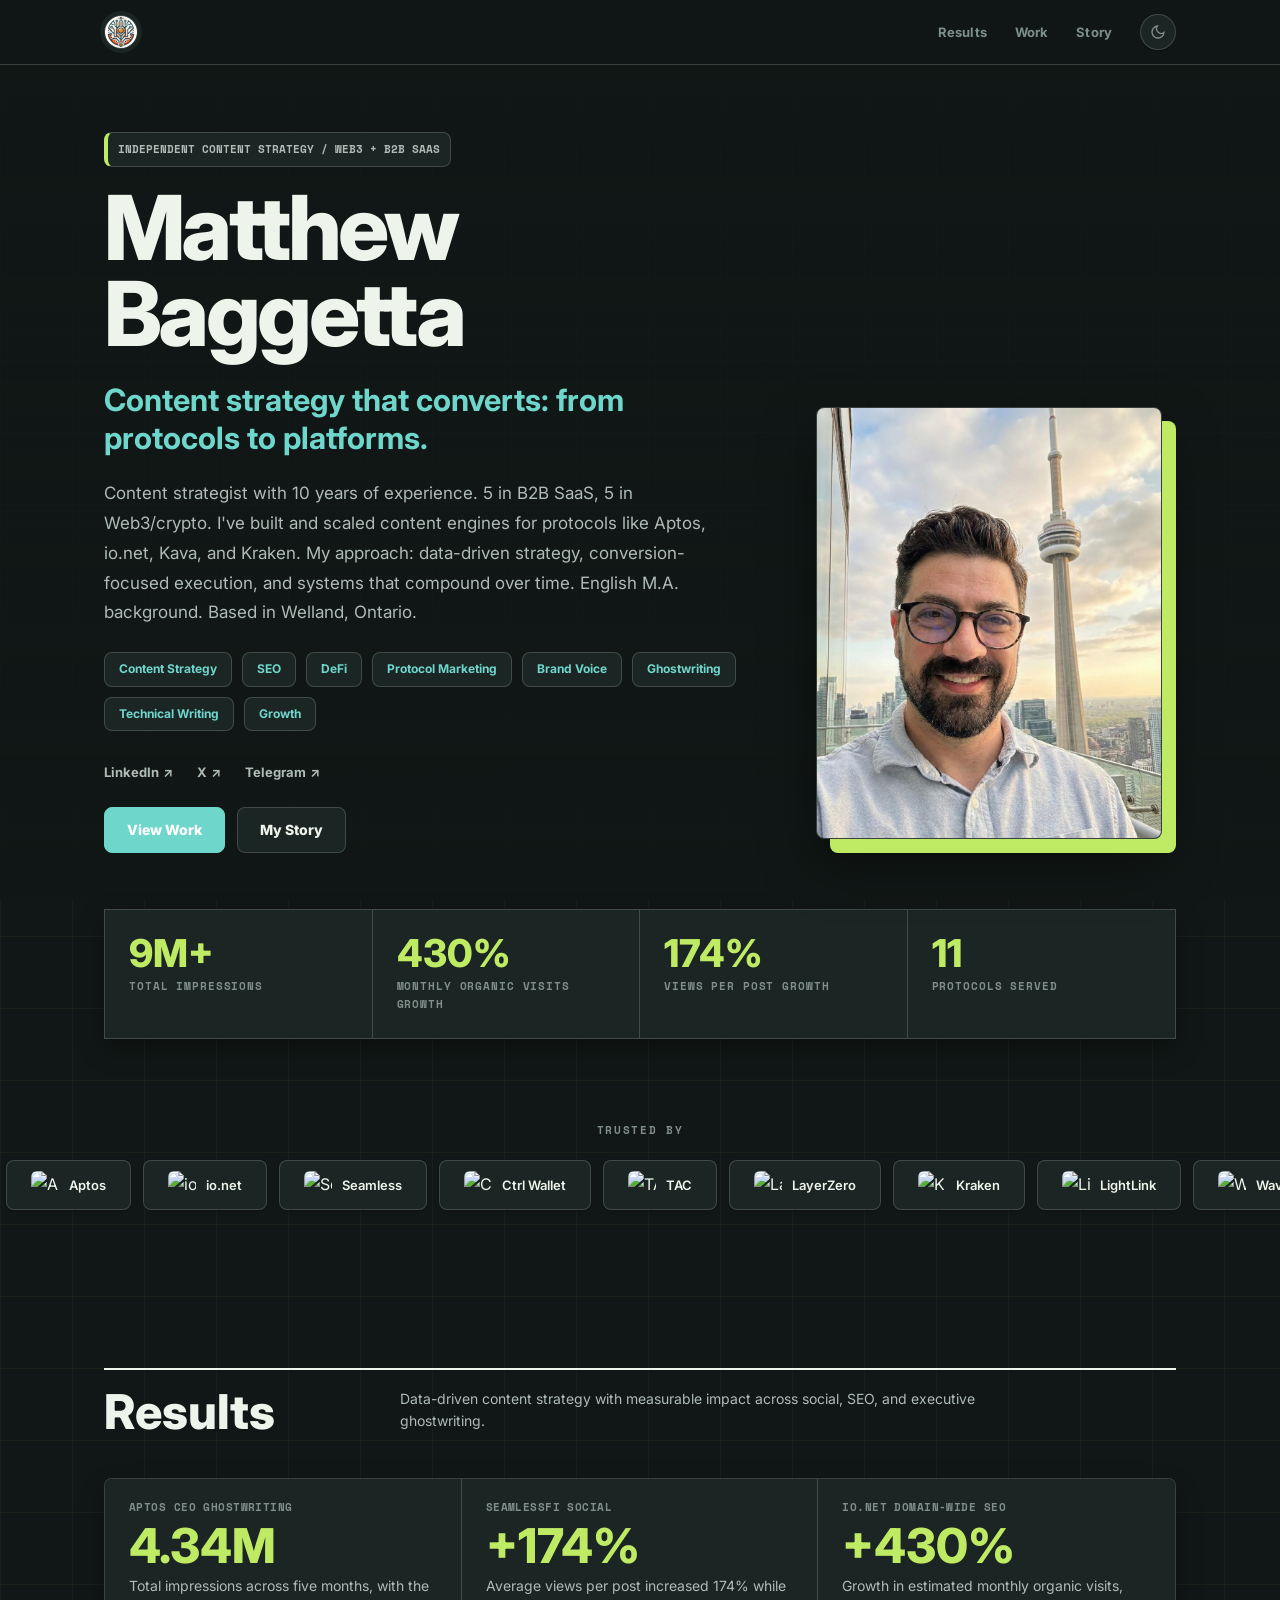
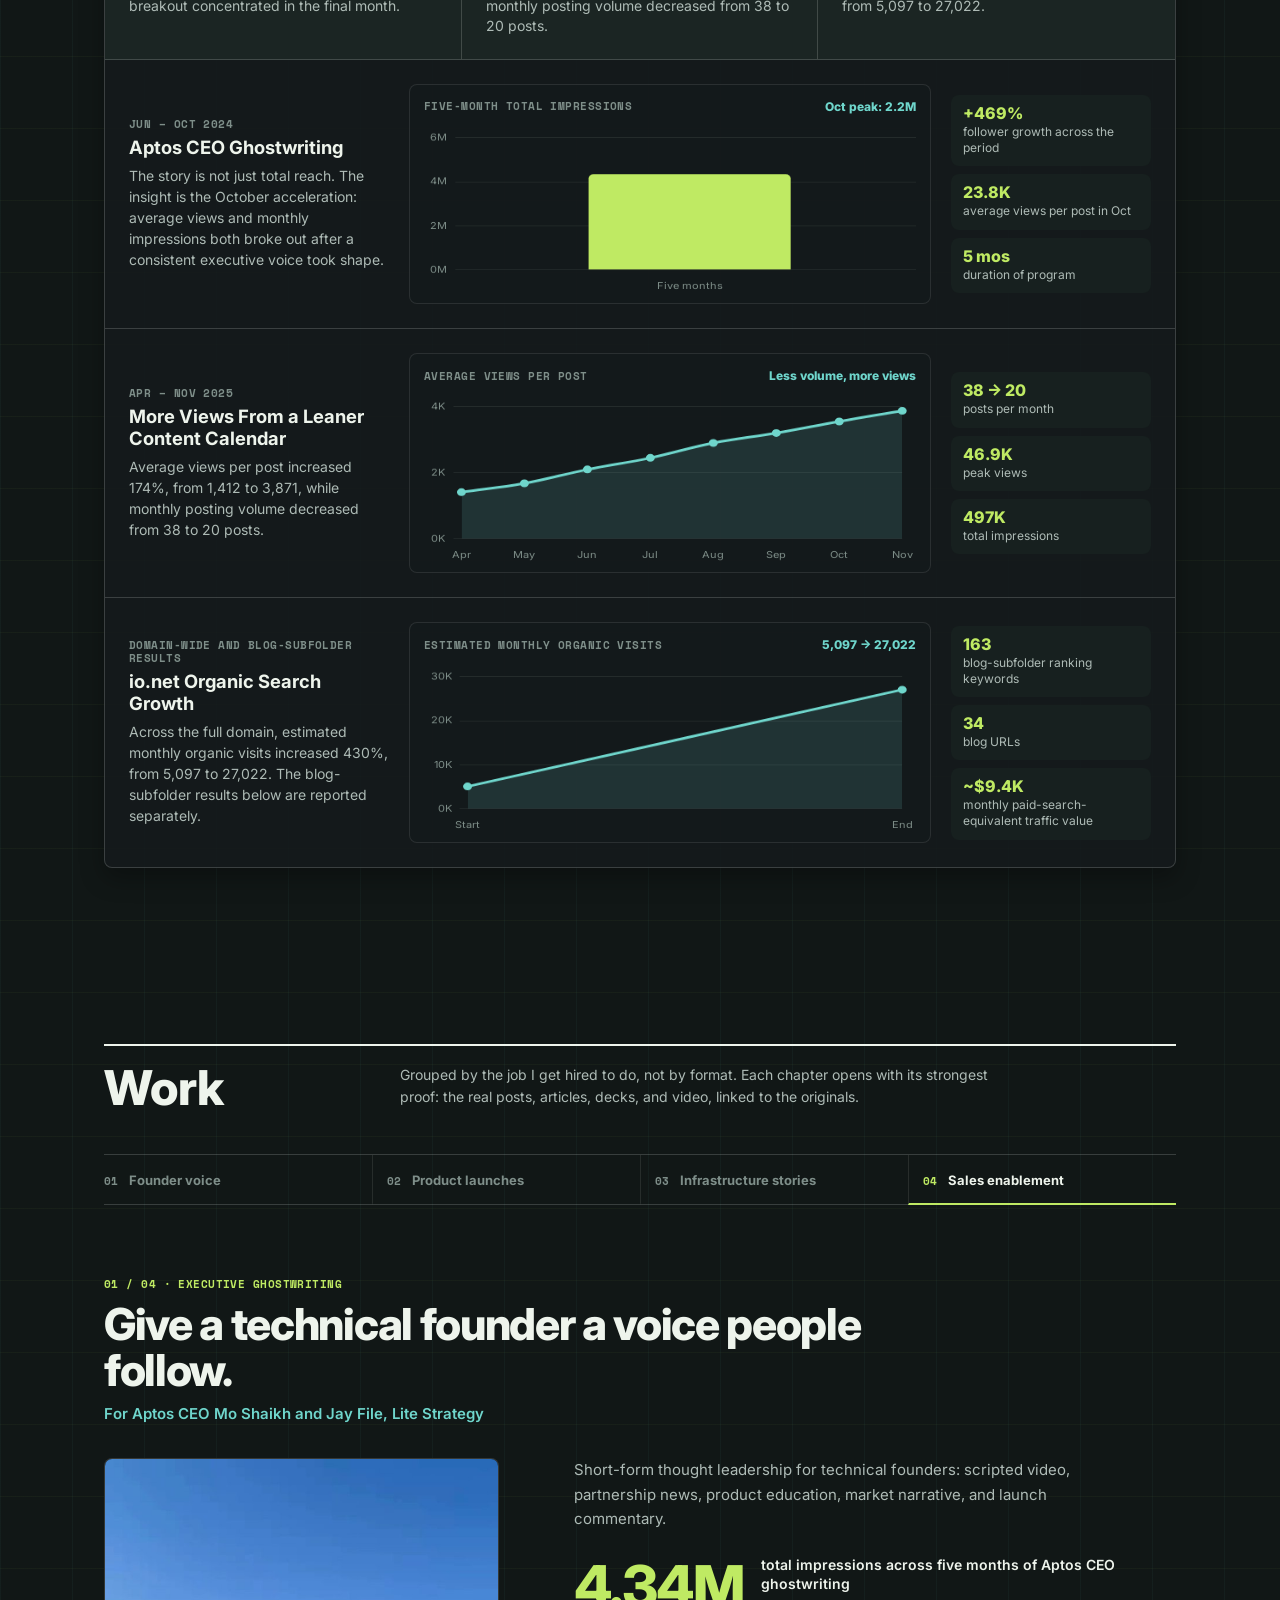
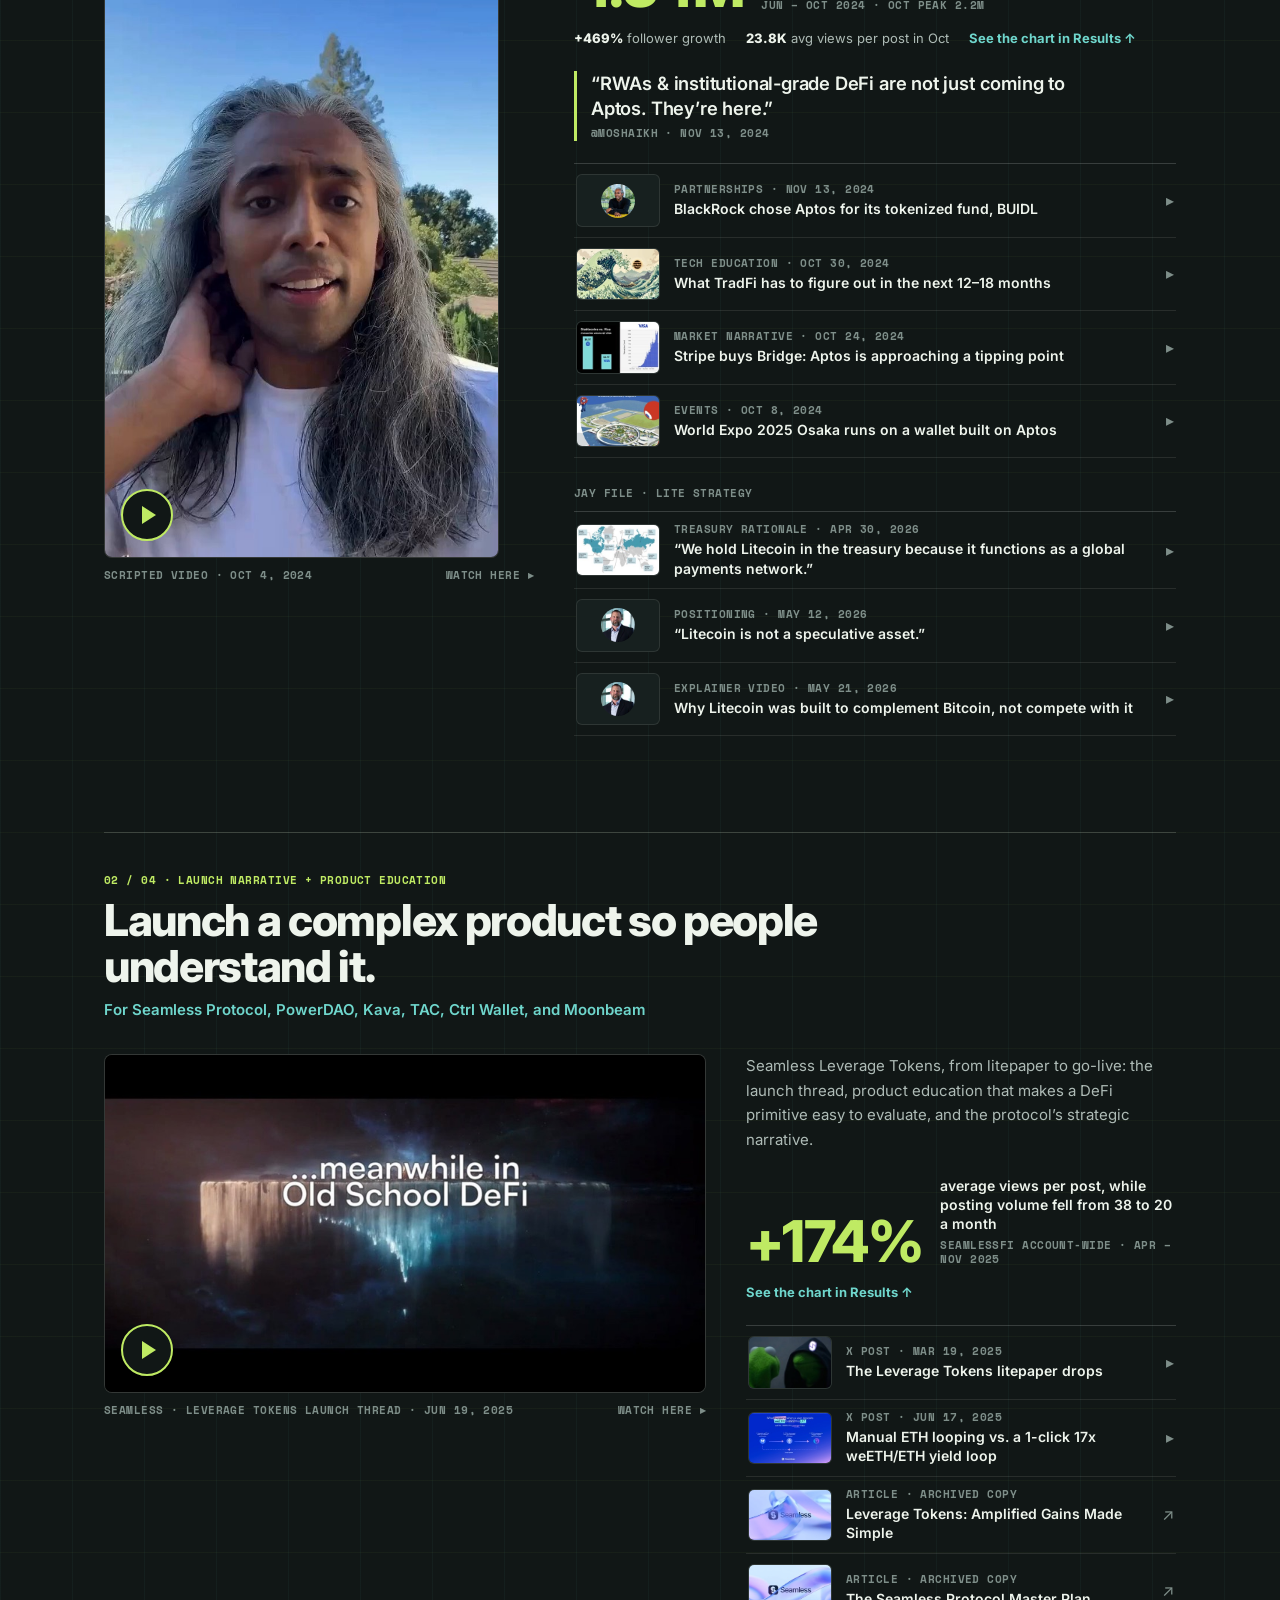
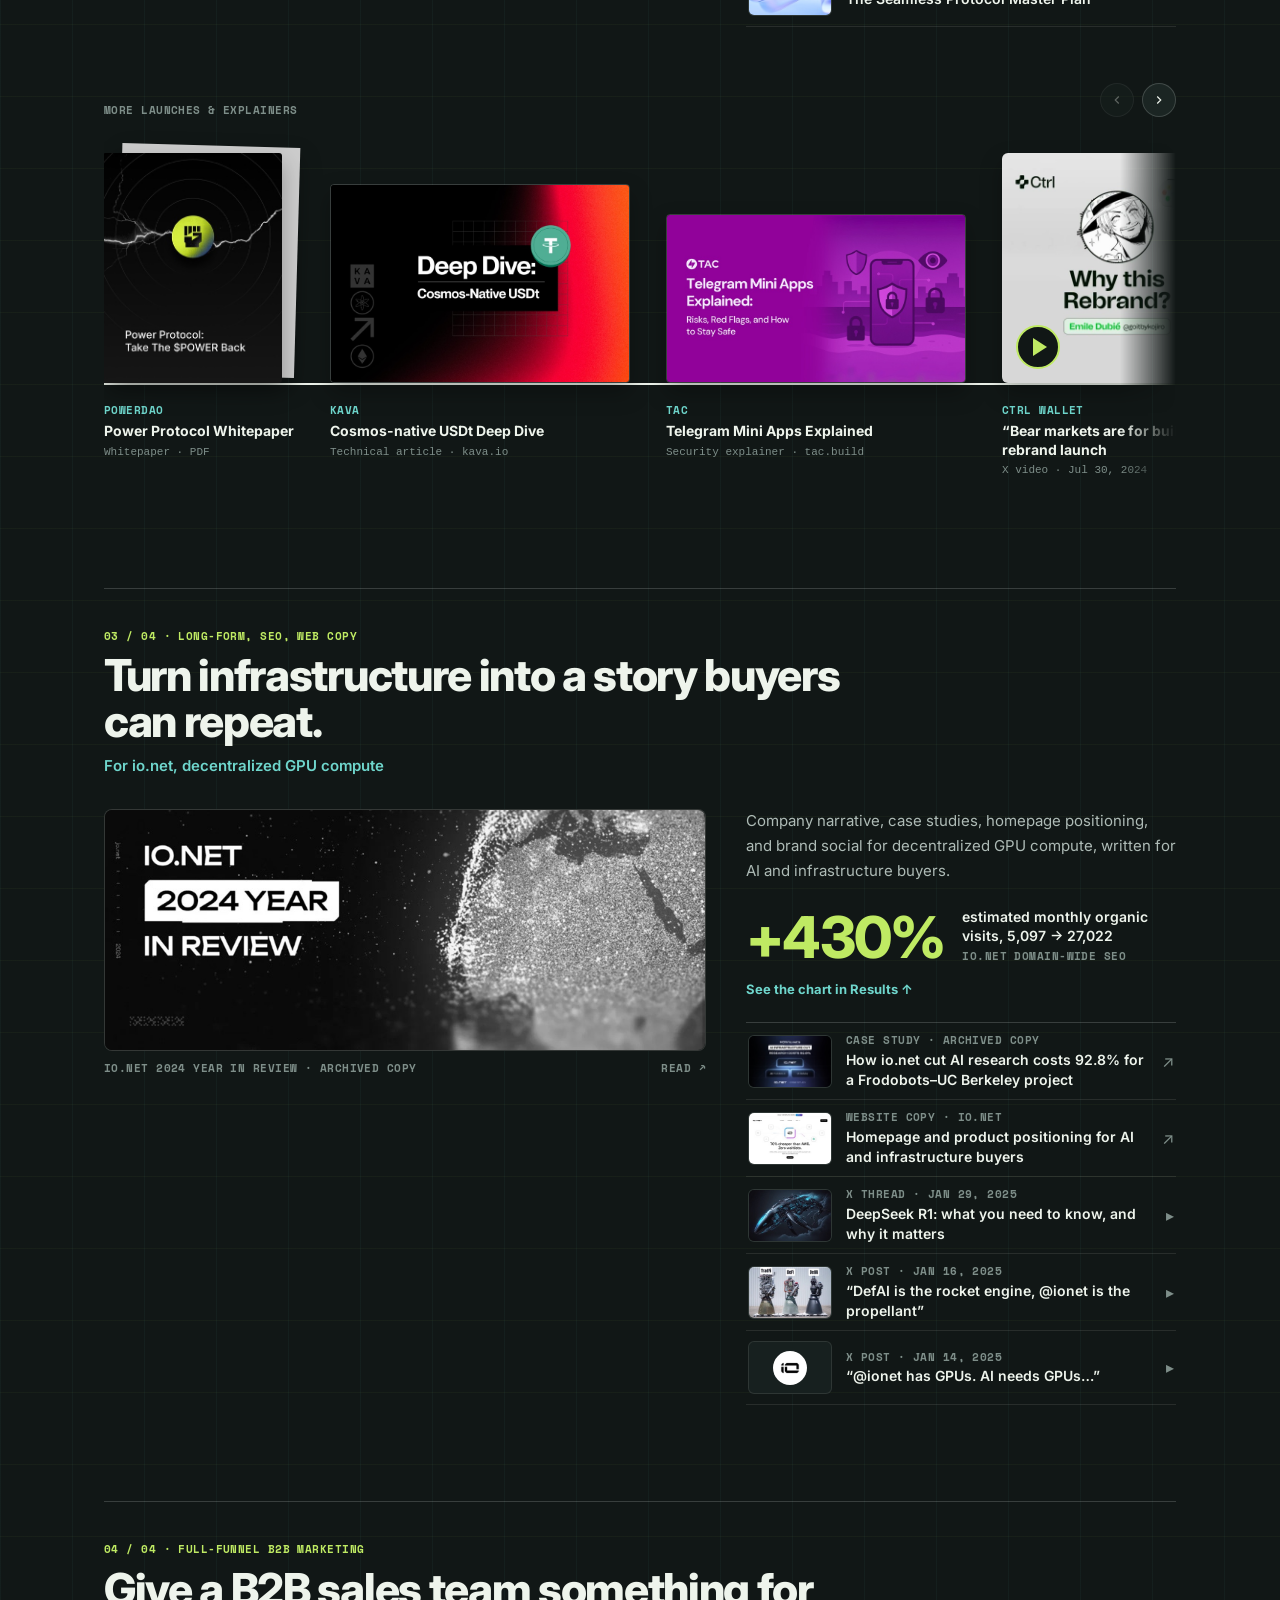
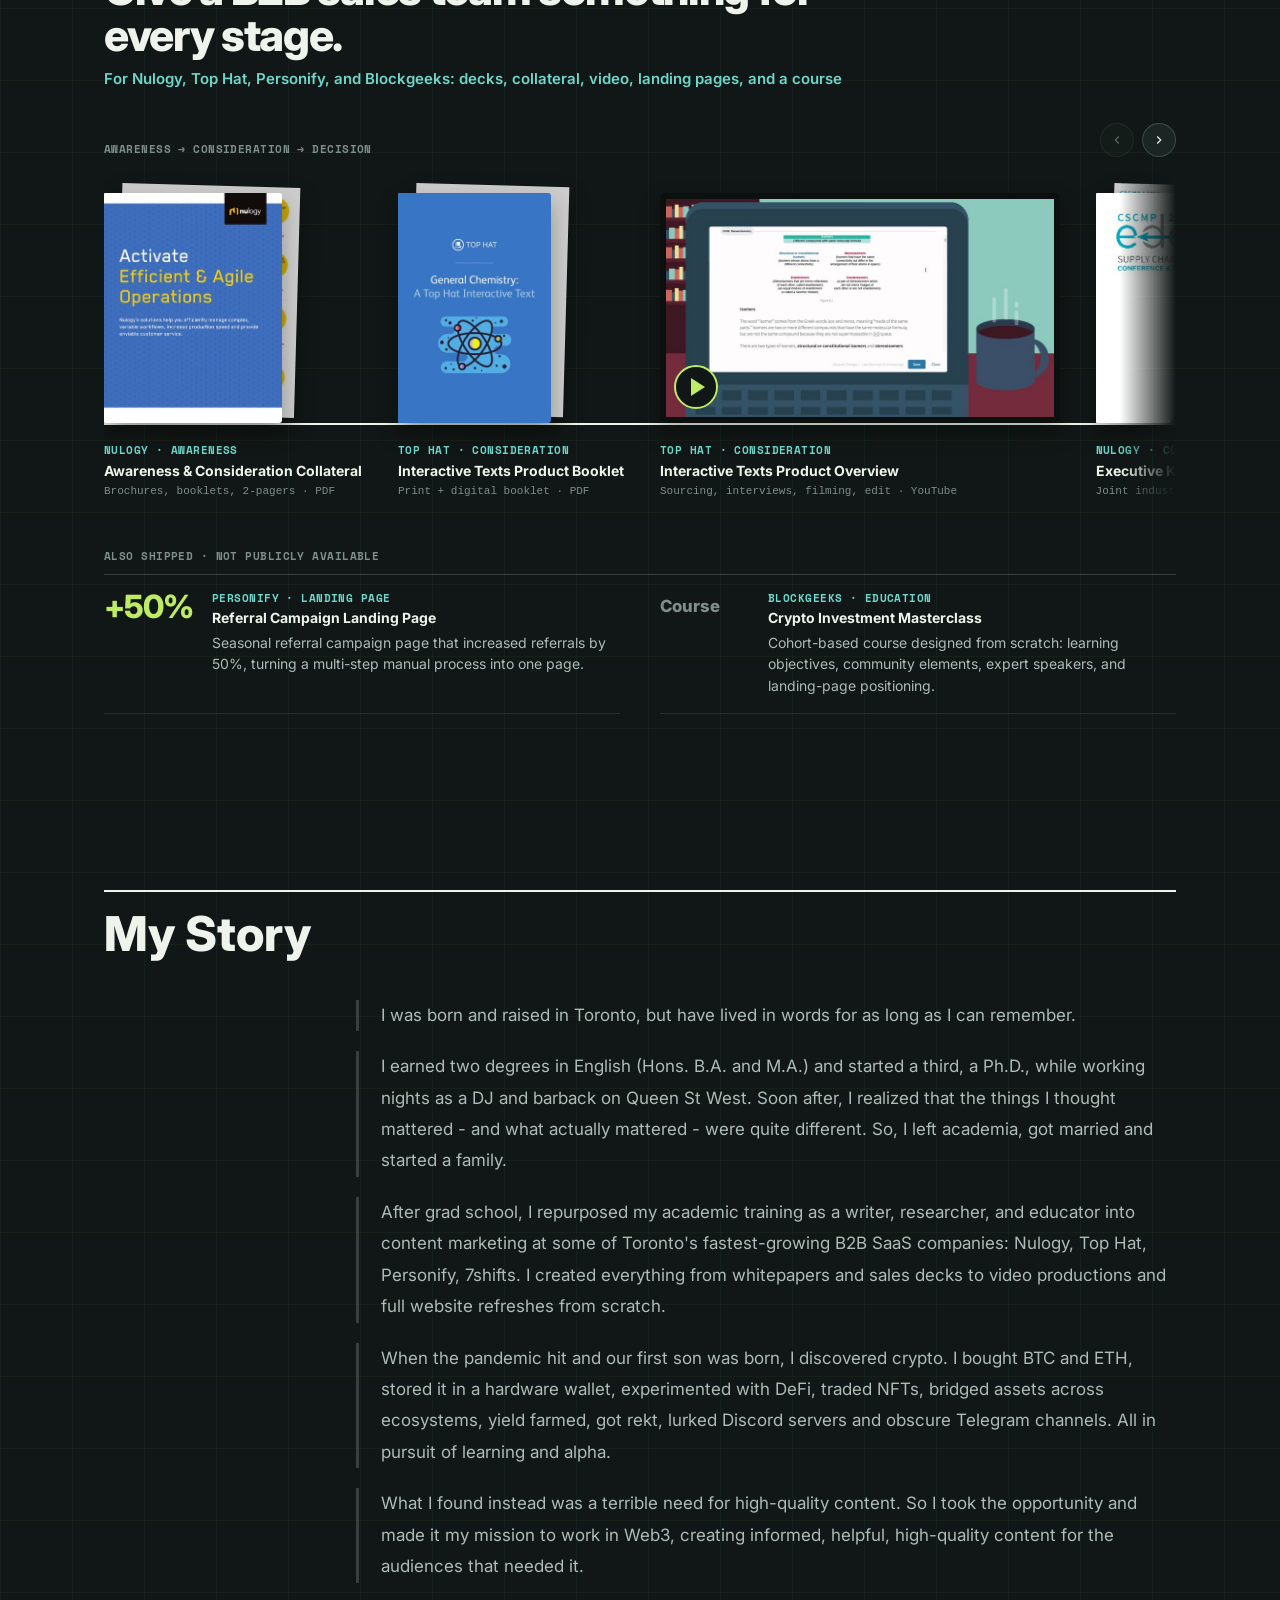
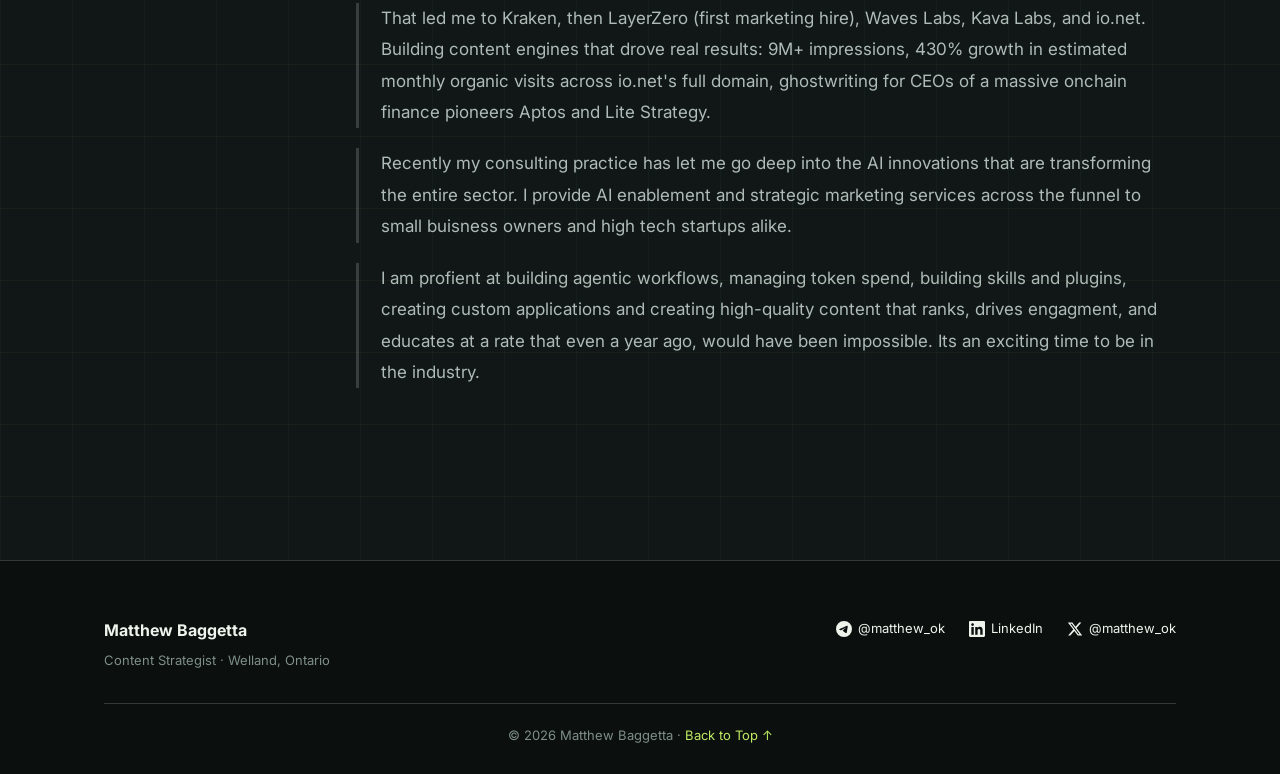
==== commit 54bb6ac9: "Show Personify and Blockgeeks as a text note, not dead shelf items Neither piece has a public link o" ====
--- a/index.html
+++ b/index.html
@@ -557,10 +557,10 @@
         }
         a.w-item:hover .w-under { transform: translate(20px, -6px) rotate(3deg); }
         .w-obj--web > img { border-radius: 4px; border: 1px solid var(--border); height: auto; max-height: 100%; width: 300px; }
-        .w-obj--post > img, .w-obj--logo > img { border-radius: 6px; }
+        .w-obj--post > img { border-radius: 6px; }
         .w-obj--video > img { border-radius: 6px; border: 6px solid #0B0F0E; }
         .w-obj--video .w-play, .w-obj--post .w-play { left: 14px; bottom: 14px; width: 44px; height: 44px; }
-        .w-obj--quote, .w-obj--stat {
+        .w-obj--quote {
             width: 230px; flex-direction: column; align-items: stretch; justify-content: space-between;
             padding: 16px; border: 1px solid var(--border); border-radius: 6px; background: var(--bg-card);
             box-shadow: 0 10px 22px rgba(0, 0, 0, 0.18);
@@ -568,9 +568,19 @@
         .w-q-who { display: flex; align-items: center; gap: 8px; color: var(--text-muted); text-transform: none; }
         .w-q-who img { width: 22px; height: 22px; border-radius: 50%; }
         .w-q { font-size: 1.05rem; font-weight: 600; line-height: 1.35; letter-spacing: -0.01em; color: var(--text-primary); }
-        .w-stat-fig { font-weight: 800; font-size: 4.6rem; line-height: 0.85; letter-spacing: -0.05em; color: var(--warm-accent); margin-top: auto; }
-        .w-stat-l { font-size: 1.1rem; font-weight: 700; color: var(--text-primary); margin-top: 6px; }
-        .w-stat-foot { color: var(--text-muted); border-top: 1px solid var(--border-subtle); padding-top: 10px; margin-top: 14px; }
+        /* Work with no public artifact: plain text, nothing that looks clickable */
+        .w-offline { margin-top: 36px; }
+        .w-offline ul {
+            list-style: none; margin-top: 10px; border-top: 1px solid var(--border);
+            display: grid; grid-template-columns: repeat(2, minmax(0, 1fr)); gap: 0 40px;
+        }
+        .w-offline li {
+            display: grid; grid-template-columns: 92px minmax(0, 1fr); gap: 16px; align-items: start;
+            padding: 16px 0; border-bottom: 1px solid var(--border-subtle);
+        }
+        .w-offline-fig { font-weight: 800; font-size: 2rem; line-height: 1; letter-spacing: -0.03em; color: var(--warm-accent); }
+        .w-offline-fig--word { font-size: 1.05rem; line-height: 1.9; letter-spacing: 0; color: var(--text-muted); }
+        .w-offline-desc { display: block; margin-top: 4px; font-size: 14px; line-height: 1.55; color: var(--text-secondary); }
 
         .w-cap { display: block; padding-top: 20px; max-width: 300px; }
         .w-client { display: block; color: var(--accent); }
@@ -590,8 +600,10 @@
         @media (max-width: 560px) {
             .w-shelf { --stage: 180px; gap: 28px; }
             .w-obj--web > img { width: 240px; }
-            .w-obj--quote, .w-obj--stat { width: 200px; }
-            .w-stat-fig { font-size: 3.6rem; }
+            .w-obj--quote { width: 200px; }
+            .w-offline ul { grid-template-columns: minmax(0, 1fr); }
+            .w-offline li { grid-template-columns: minmax(0, 1fr); gap: 6px; }
+            .w-offline-fig--word { line-height: 1.2; }
             .w-pieces a { grid-template-columns: 64px minmax(0, 1fr) auto; gap: 12px; }
             .w-thumb { width: 64px; }
             .w-cap { max-width: 240px; }
@@ -1767,15 +1779,14 @@
                             <span class="w-obj w-obj--deck"><span class="w-under" aria-hidden="true"><img src="assets/work/nulogy-business-case-deck-p2.jpg" width="800" height="450" alt="" loading="lazy" decoding="async"></span><img src="assets/work/nulogy-business-case-deck.jpg" width="800" height="450" alt="" loading="lazy" decoding="async"></span>
                             <span class="w-cap"><span class="w-client mono">Nulogy &middot; Decision</span><span class="w-title">Modular Business Case Deck</span><span class="w-meta mono">Develop + Prove stages &middot; PDF</span></span>
                         </a></li>
-                        <li><div class="w-item w-item--static">
-                            <span class="w-obj w-obj--stat"><span class="w-stat-fig">+50%</span><span class="w-stat-l">referrals</span><span class="w-stat-foot mono">Seasonal referral campaign</span></span>
-                            <span class="w-cap"><span class="w-client mono">Personify &middot; Landing page</span><span class="w-title">Referral Campaign Landing Page</span><span class="w-meta mono">Turned a multi-step manual process into one page &middot; not publicly linked</span></span>
-                        </div></li>
-                        <li><div class="w-item w-item--static">
-                            <span class="w-obj w-obj--logo"><img src="assets/work/blockgeeks-masterclass.jpg" width="480" height="480" alt="" loading="lazy" decoding="async"></span>
-                            <span class="w-cap"><span class="w-client mono">Blockgeeks &middot; Education</span><span class="w-title">Crypto Investment Masterclass</span><span class="w-meta mono">Cohort course built from scratch &middot; not publicly linked</span></span>
-                        </div></li>
                     </ul>
+                    <div class="w-offline">
+                        <p class="w-sublabel mono">Also shipped &middot; not publicly available</p>
+                        <ul>
+                            <li><span class="w-offline-fig">+50%</span><span><span class="w-client mono">Personify &middot; Landing page</span><span class="w-title">Referral Campaign Landing Page</span><span class="w-offline-desc">Seasonal referral campaign page that increased referrals by 50%, turning a multi-step manual process into one page.</span></span></li>
+                            <li><span class="w-offline-fig w-offline-fig--word">Course</span><span><span class="w-client mono">Blockgeeks &middot; Education</span><span class="w-title">Crypto Investment Masterclass</span><span class="w-offline-desc">Cohort-based course designed from scratch: learning objectives, community elements, expert speakers, and landing-page positioning.</span></span></li>
+                        </ul>
+                    </div>
                 </div>
             </article>
         </div>
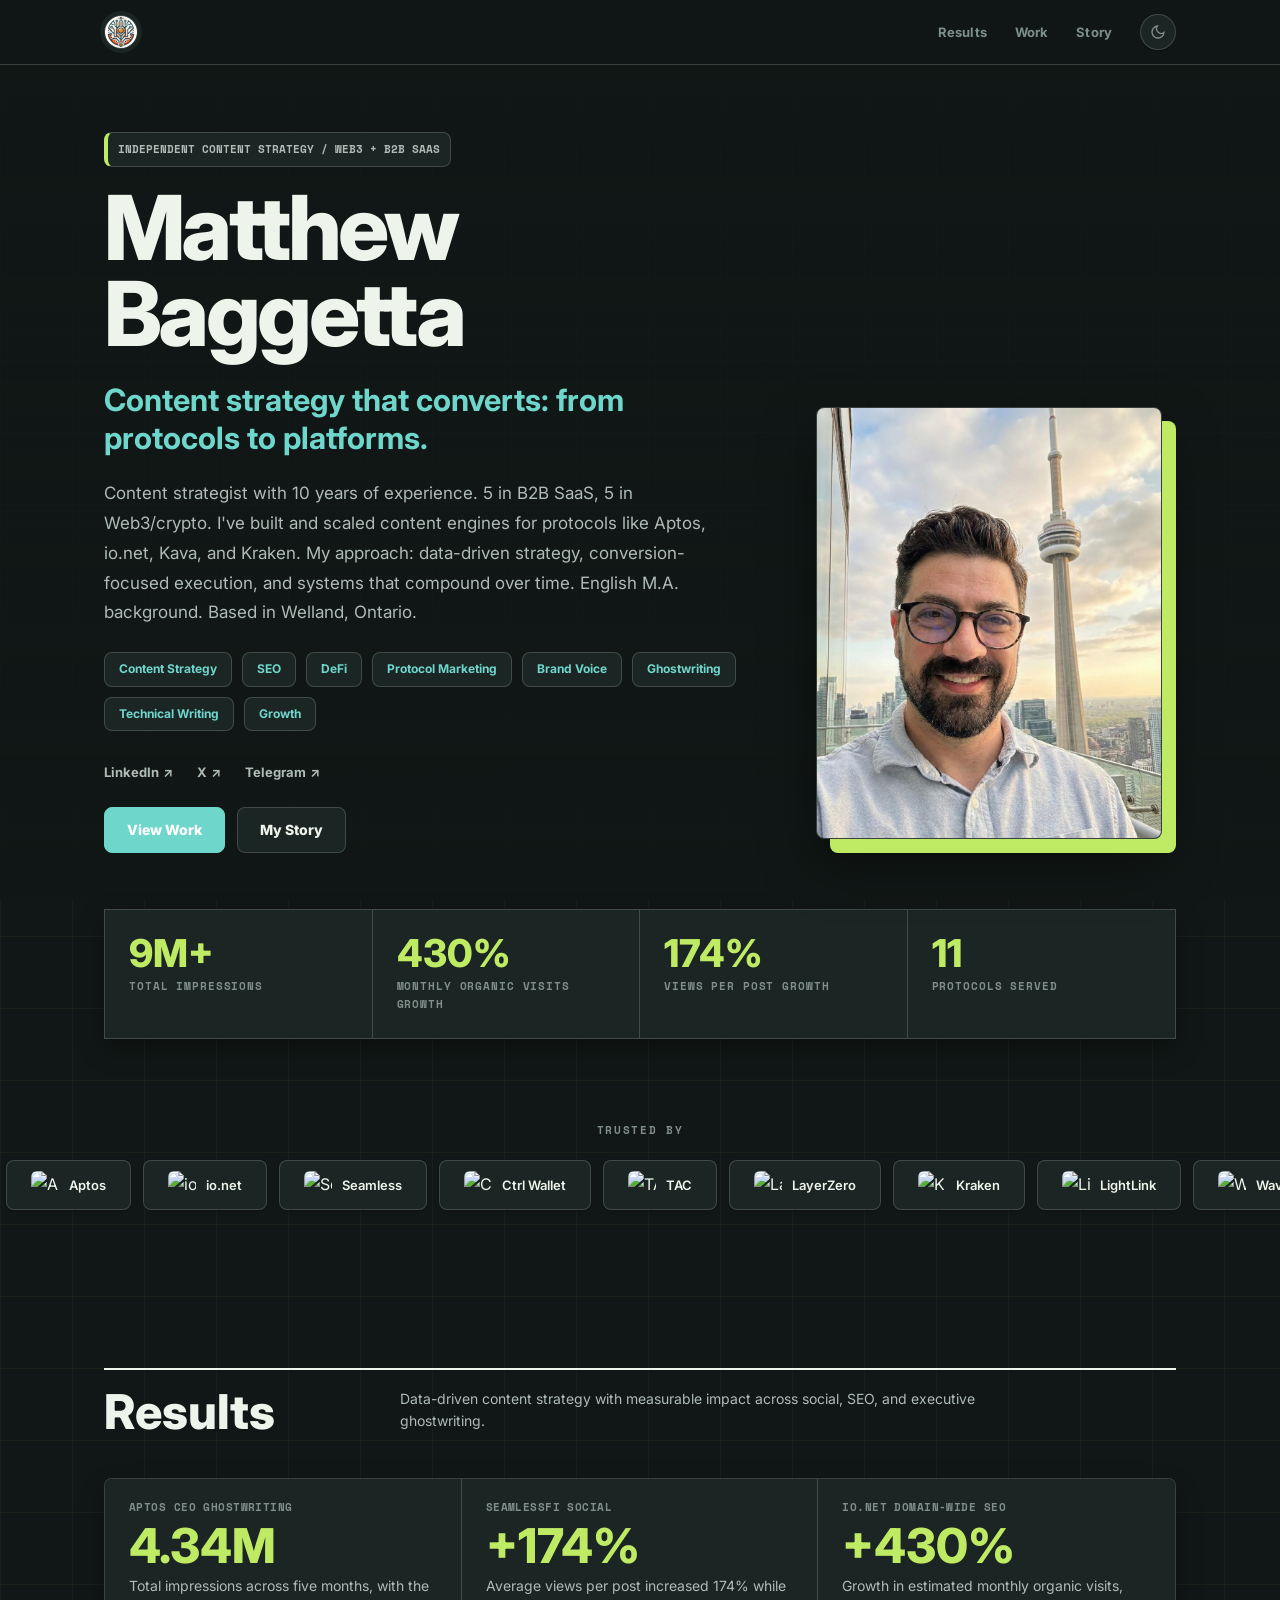
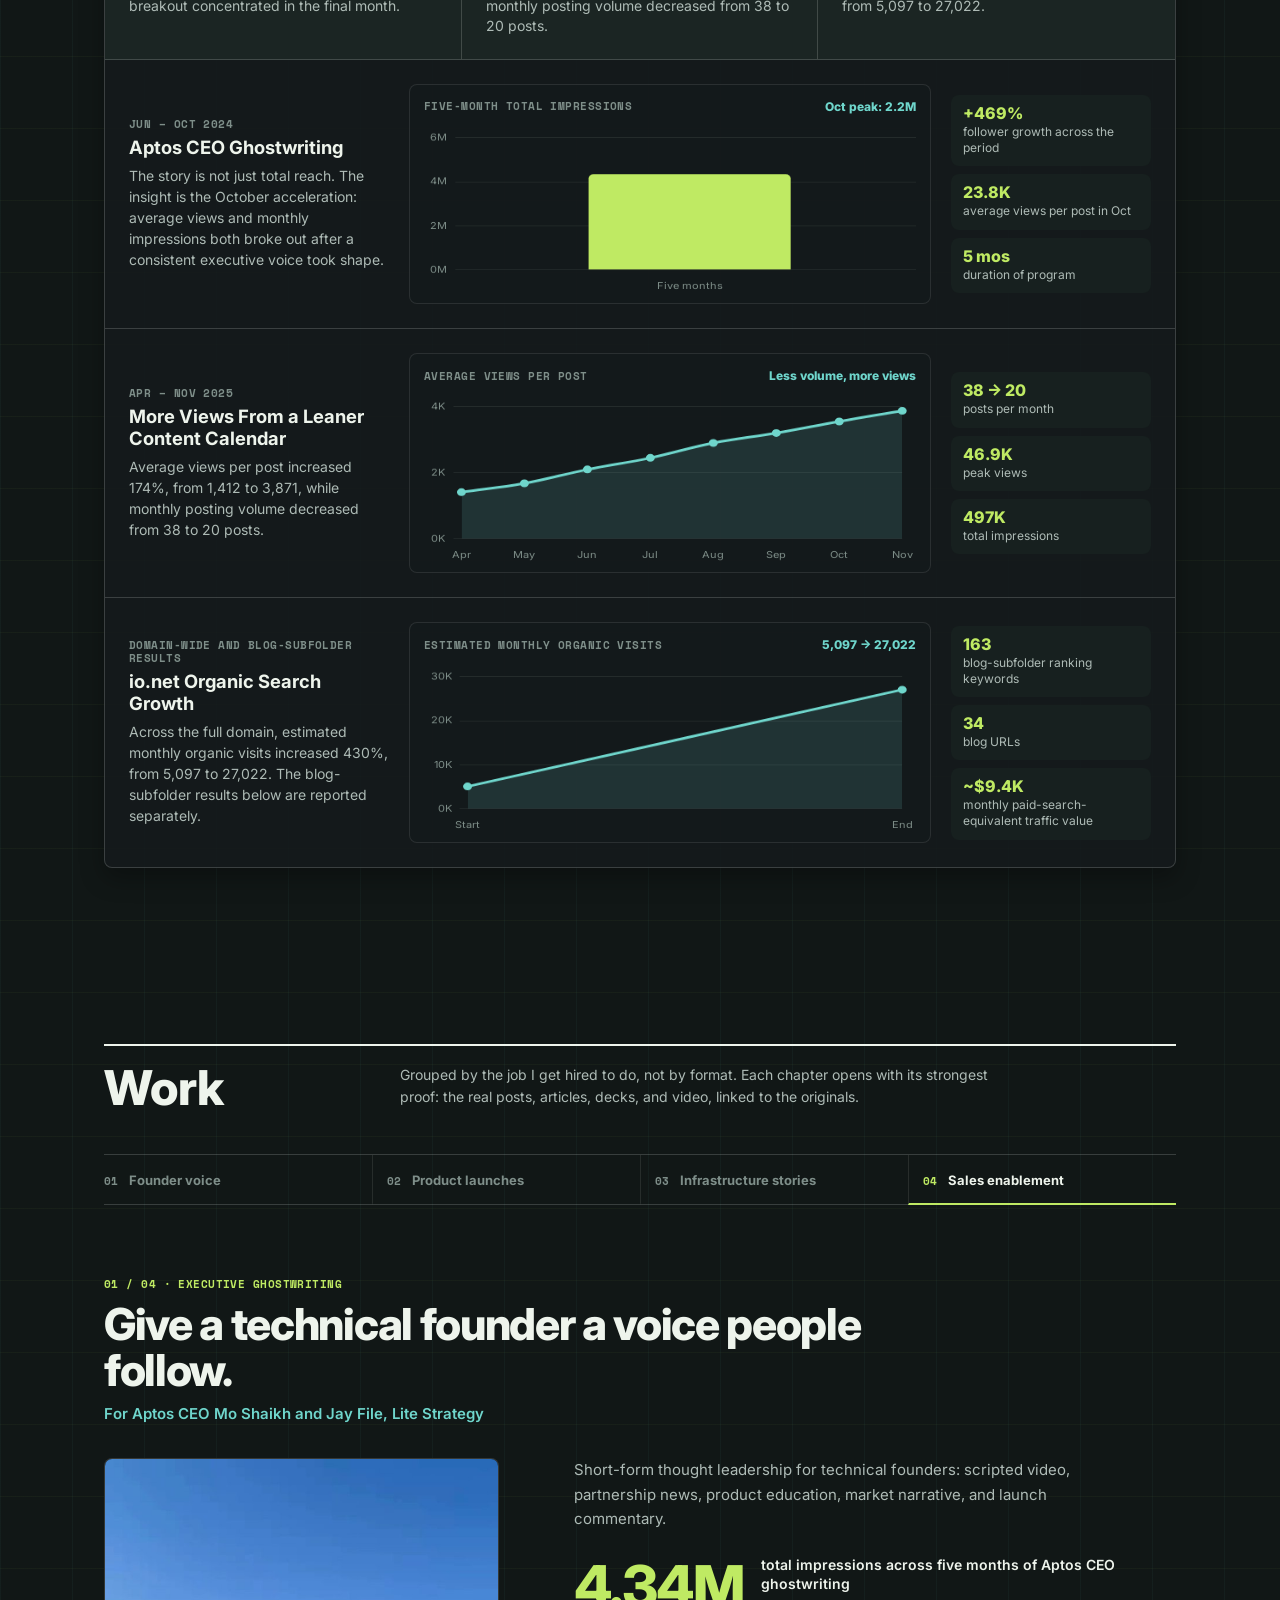
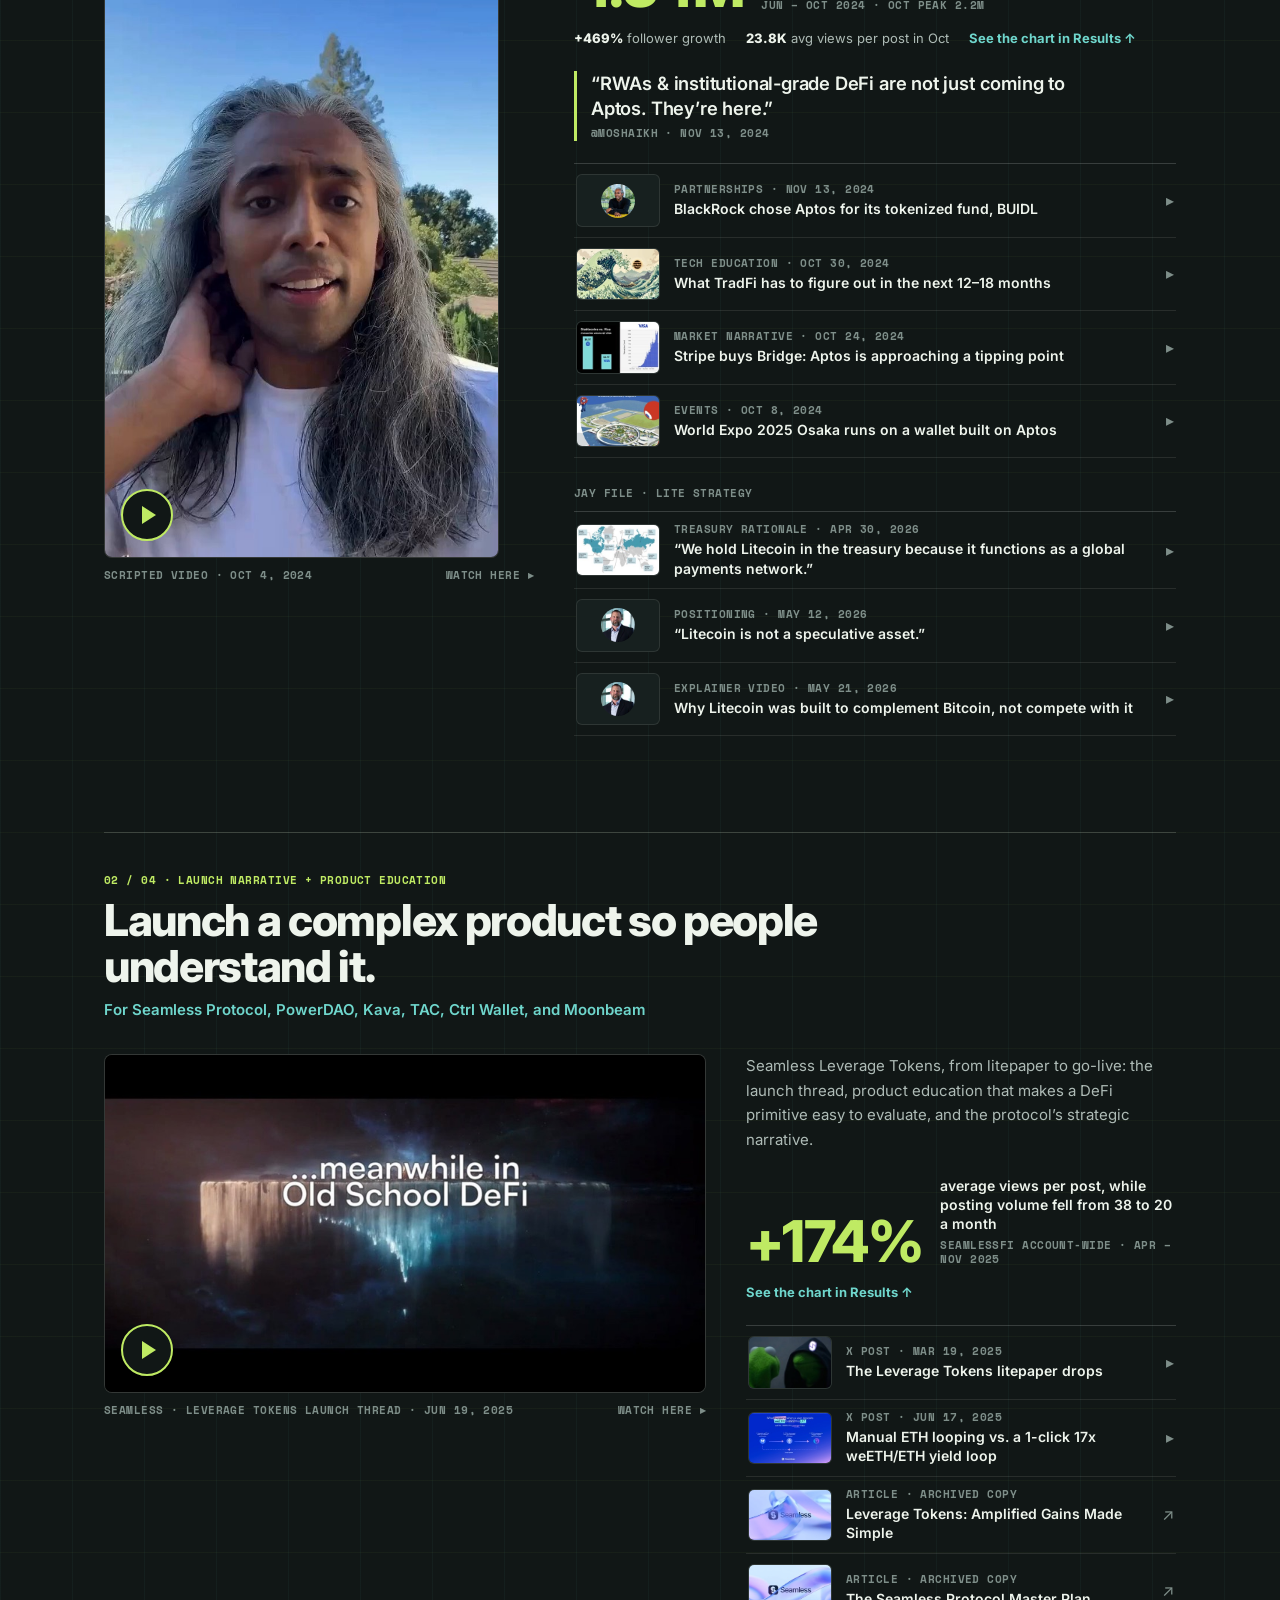
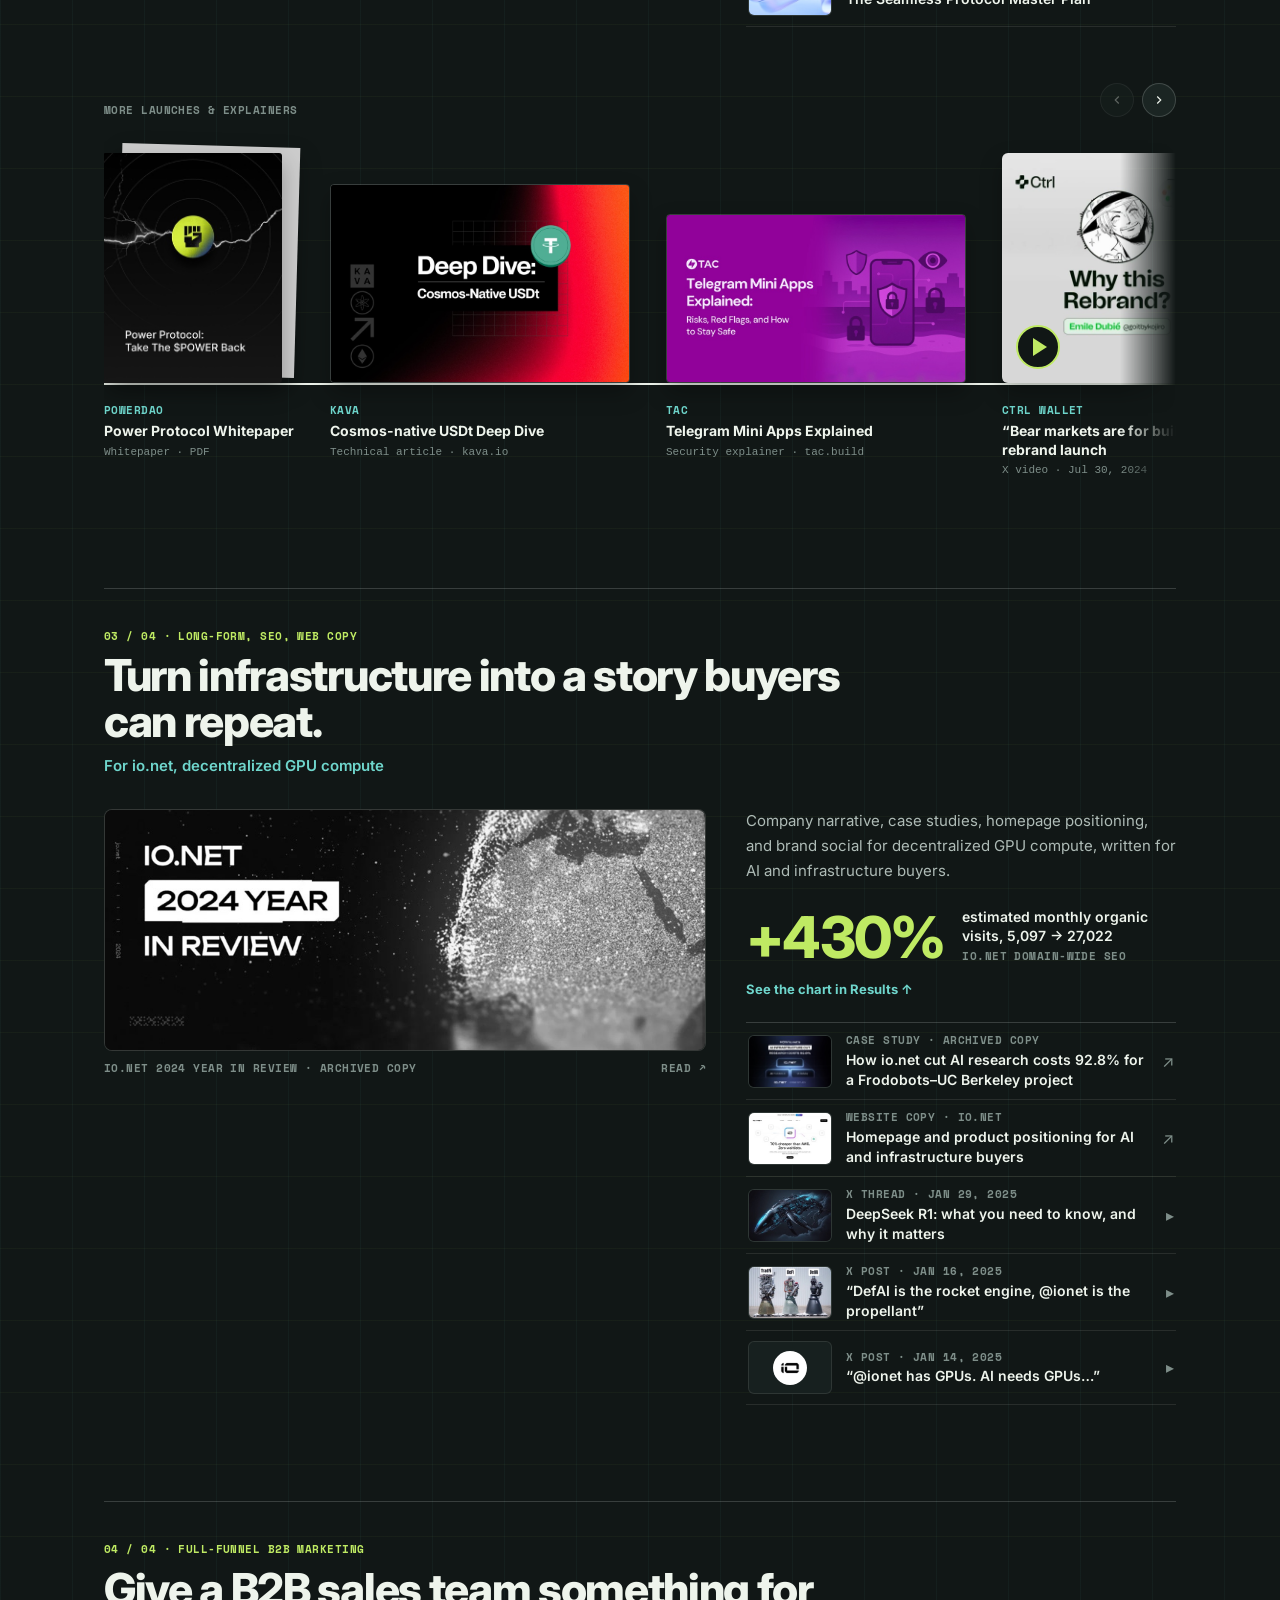
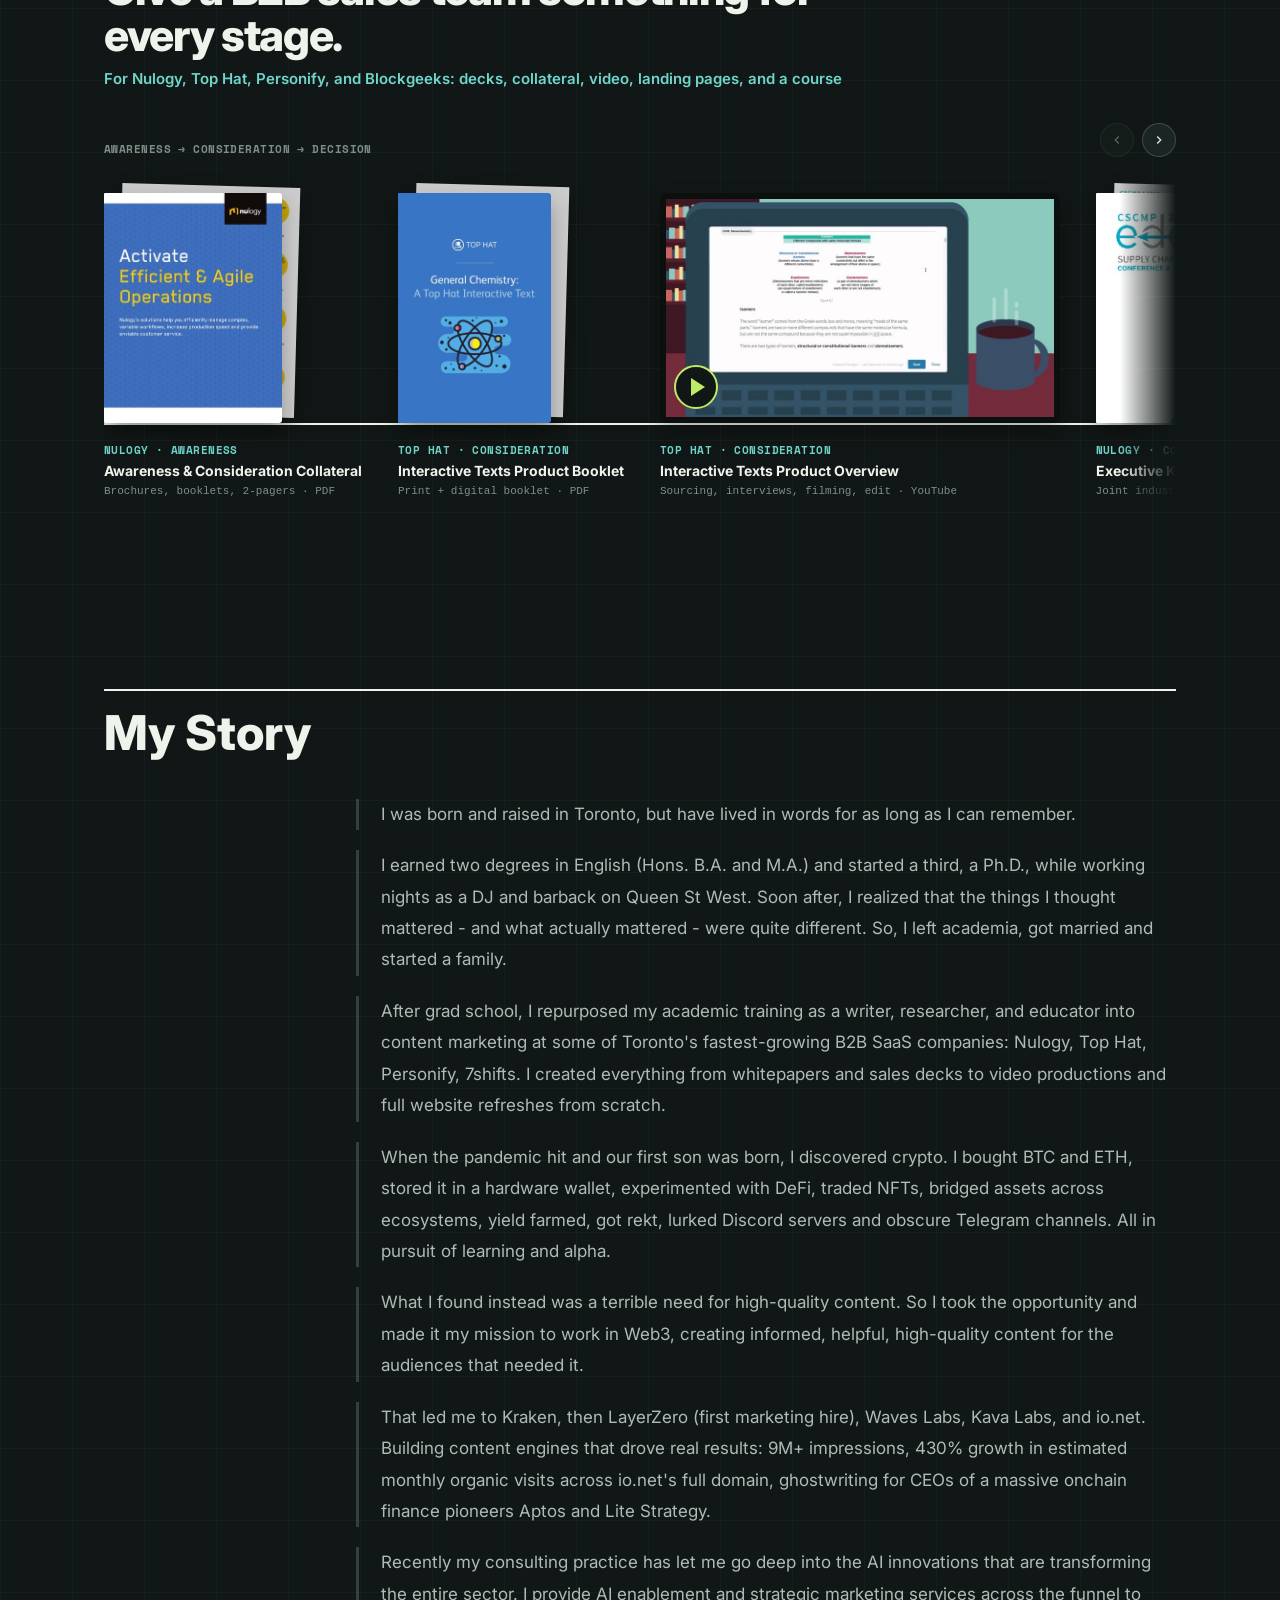
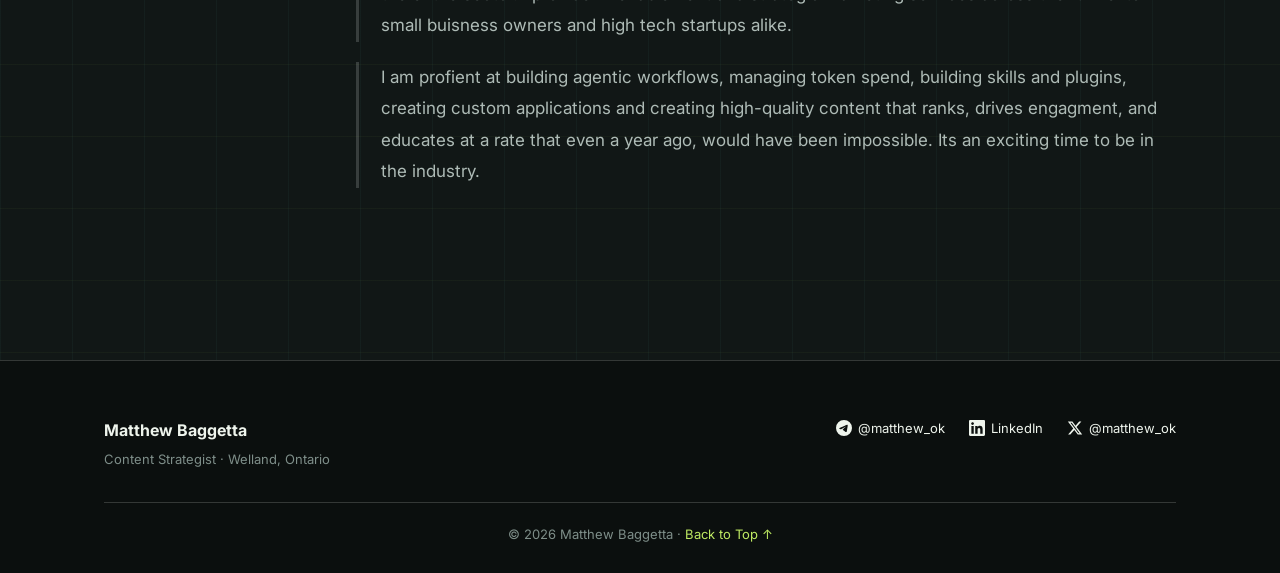
==== commit f0e64fef: "Add the real Personify and Blockgeeks artifacts to the sales shelf Both pieces were text-only becaus" ====
--- a/index.html
+++ b/index.html
@@ -568,19 +568,6 @@
         .w-q-who { display: flex; align-items: center; gap: 8px; color: var(--text-muted); text-transform: none; }
         .w-q-who img { width: 22px; height: 22px; border-radius: 50%; }
         .w-q { font-size: 1.05rem; font-weight: 600; line-height: 1.35; letter-spacing: -0.01em; color: var(--text-primary); }
-        /* Work with no public artifact: plain text, nothing that looks clickable */
-        .w-offline { margin-top: 36px; }
-        .w-offline ul {
-            list-style: none; margin-top: 10px; border-top: 1px solid var(--border);
-            display: grid; grid-template-columns: repeat(2, minmax(0, 1fr)); gap: 0 40px;
-        }
-        .w-offline li {
-            display: grid; grid-template-columns: 92px minmax(0, 1fr); gap: 16px; align-items: start;
-            padding: 16px 0; border-bottom: 1px solid var(--border-subtle);
-        }
-        .w-offline-fig { font-weight: 800; font-size: 2rem; line-height: 1; letter-spacing: -0.03em; color: var(--warm-accent); }
-        .w-offline-fig--word { font-size: 1.05rem; line-height: 1.9; letter-spacing: 0; color: var(--text-muted); }
-        .w-offline-desc { display: block; margin-top: 4px; font-size: 14px; line-height: 1.55; color: var(--text-secondary); }
 
         .w-cap { display: block; padding-top: 20px; max-width: 300px; }
         .w-client { display: block; color: var(--accent); }
@@ -601,9 +588,6 @@
             .w-shelf { --stage: 180px; gap: 28px; }
             .w-obj--web > img { width: 240px; }
             .w-obj--quote { width: 200px; }
-            .w-offline ul { grid-template-columns: minmax(0, 1fr); }
-            .w-offline li { grid-template-columns: minmax(0, 1fr); gap: 6px; }
-            .w-offline-fig--word { line-height: 1.2; }
             .w-pieces a { grid-template-columns: 64px minmax(0, 1fr) auto; gap: 12px; }
             .w-thumb { width: 64px; }
             .w-cap { max-width: 240px; }
@@ -1779,14 +1763,15 @@
                             <span class="w-obj w-obj--deck"><span class="w-under" aria-hidden="true"><img src="assets/work/nulogy-business-case-deck-p2.jpg" width="800" height="450" alt="" loading="lazy" decoding="async"></span><img src="assets/work/nulogy-business-case-deck.jpg" width="800" height="450" alt="" loading="lazy" decoding="async"></span>
                             <span class="w-cap"><span class="w-client mono">Nulogy &middot; Decision</span><span class="w-title">Modular Business Case Deck</span><span class="w-meta mono">Develop + Prove stages &middot; PDF</span></span>
                         </a></li>
+                        <li><a class="w-item" href="docs/personify-referral-race-landing-page.pdf" target="_blank" rel="noopener" data-embed="pdf" data-embed-title="The Amazing Referral Race">
+                            <span class="w-obj w-obj--doc"><span class="w-under" aria-hidden="true"><img src="assets/work/personify-referral-race-p2.jpg" width="371" height="480" alt="" loading="lazy" decoding="async"></span><img src="assets/work/personify-referral-race.jpg" width="371" height="480" alt="" loading="lazy" decoding="async"></span>
+                            <span class="w-cap"><span class="w-client mono">Personify &middot; Referral</span><span class="w-title">The Amazing Referral Race</span><span class="w-meta mono">Landing page, +50% referrals &middot; PDF</span></span>
+                        </a></li>
+                        <li><a class="w-item" href="docs/blockgeeks-crypto-investing-masterclass.pdf" target="_blank" rel="noopener" data-embed="pdf" data-embed-title="Crypto Investing Masterclass">
+                            <span class="w-obj w-obj--doc"><span class="w-under" aria-hidden="true"><img src="assets/work/blockgeeks-masterclass-p2.jpg" width="360" height="480" alt="" loading="lazy" decoding="async"></span><img src="assets/work/blockgeeks-masterclass.jpg" width="371" height="480" alt="" loading="lazy" decoding="async"></span>
+                            <span class="w-cap"><span class="w-client mono">Blockgeeks &middot; Education</span><span class="w-title">Crypto Investing Masterclass</span><span class="w-meta mono">Course landing page + curriculum &middot; PDF</span></span>
+                        </a></li>
                     </ul>
-                    <div class="w-offline">
-                        <p class="w-sublabel mono">Also shipped &middot; not publicly available</p>
-                        <ul>
-                            <li><span class="w-offline-fig">+50%</span><span><span class="w-client mono">Personify &middot; Landing page</span><span class="w-title">Referral Campaign Landing Page</span><span class="w-offline-desc">Seasonal referral campaign page that increased referrals by 50%, turning a multi-step manual process into one page.</span></span></li>
-                            <li><span class="w-offline-fig w-offline-fig--word">Course</span><span><span class="w-client mono">Blockgeeks &middot; Education</span><span class="w-title">Crypto Investment Masterclass</span><span class="w-offline-desc">Cohort-based course designed from scratch: learning objectives, community elements, expert speakers, and landing-page positioning.</span></span></li>
-                        </ul>
-                    </div>
                 </div>
             </article>
         </div>
